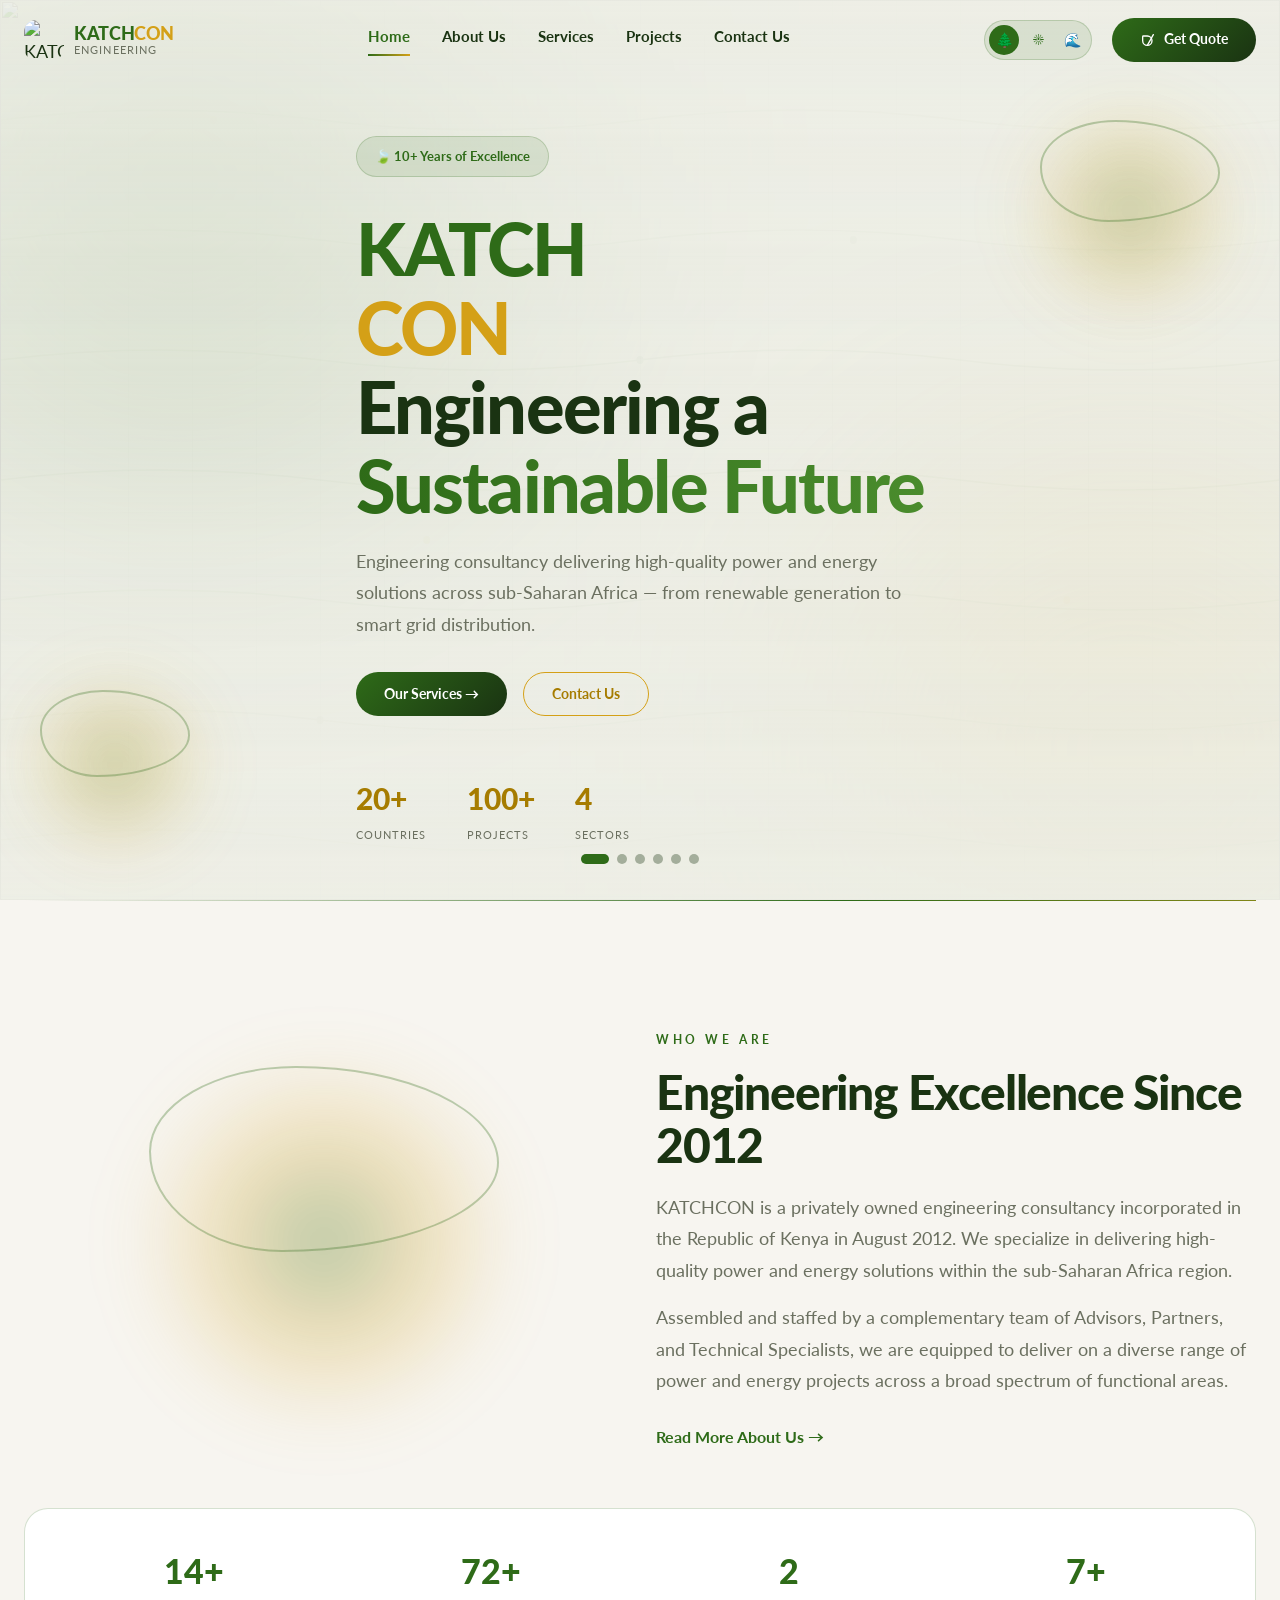
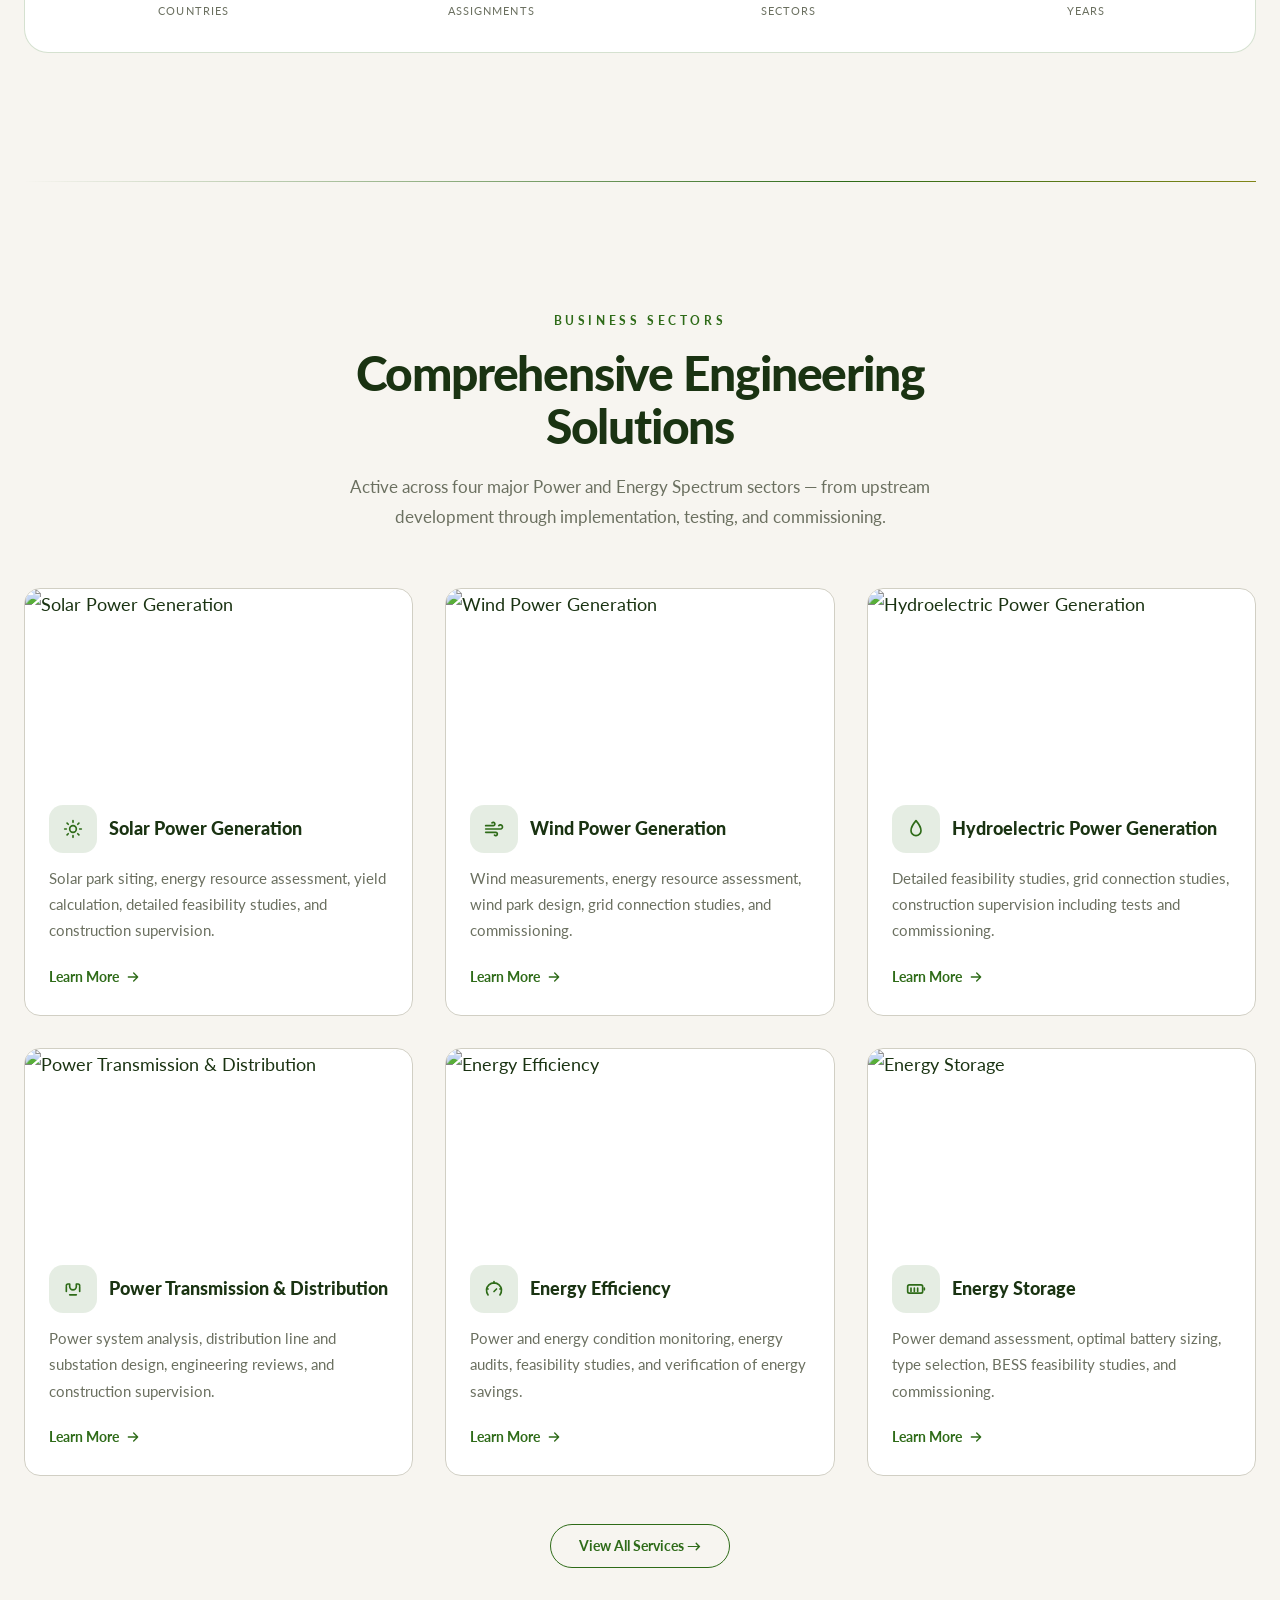
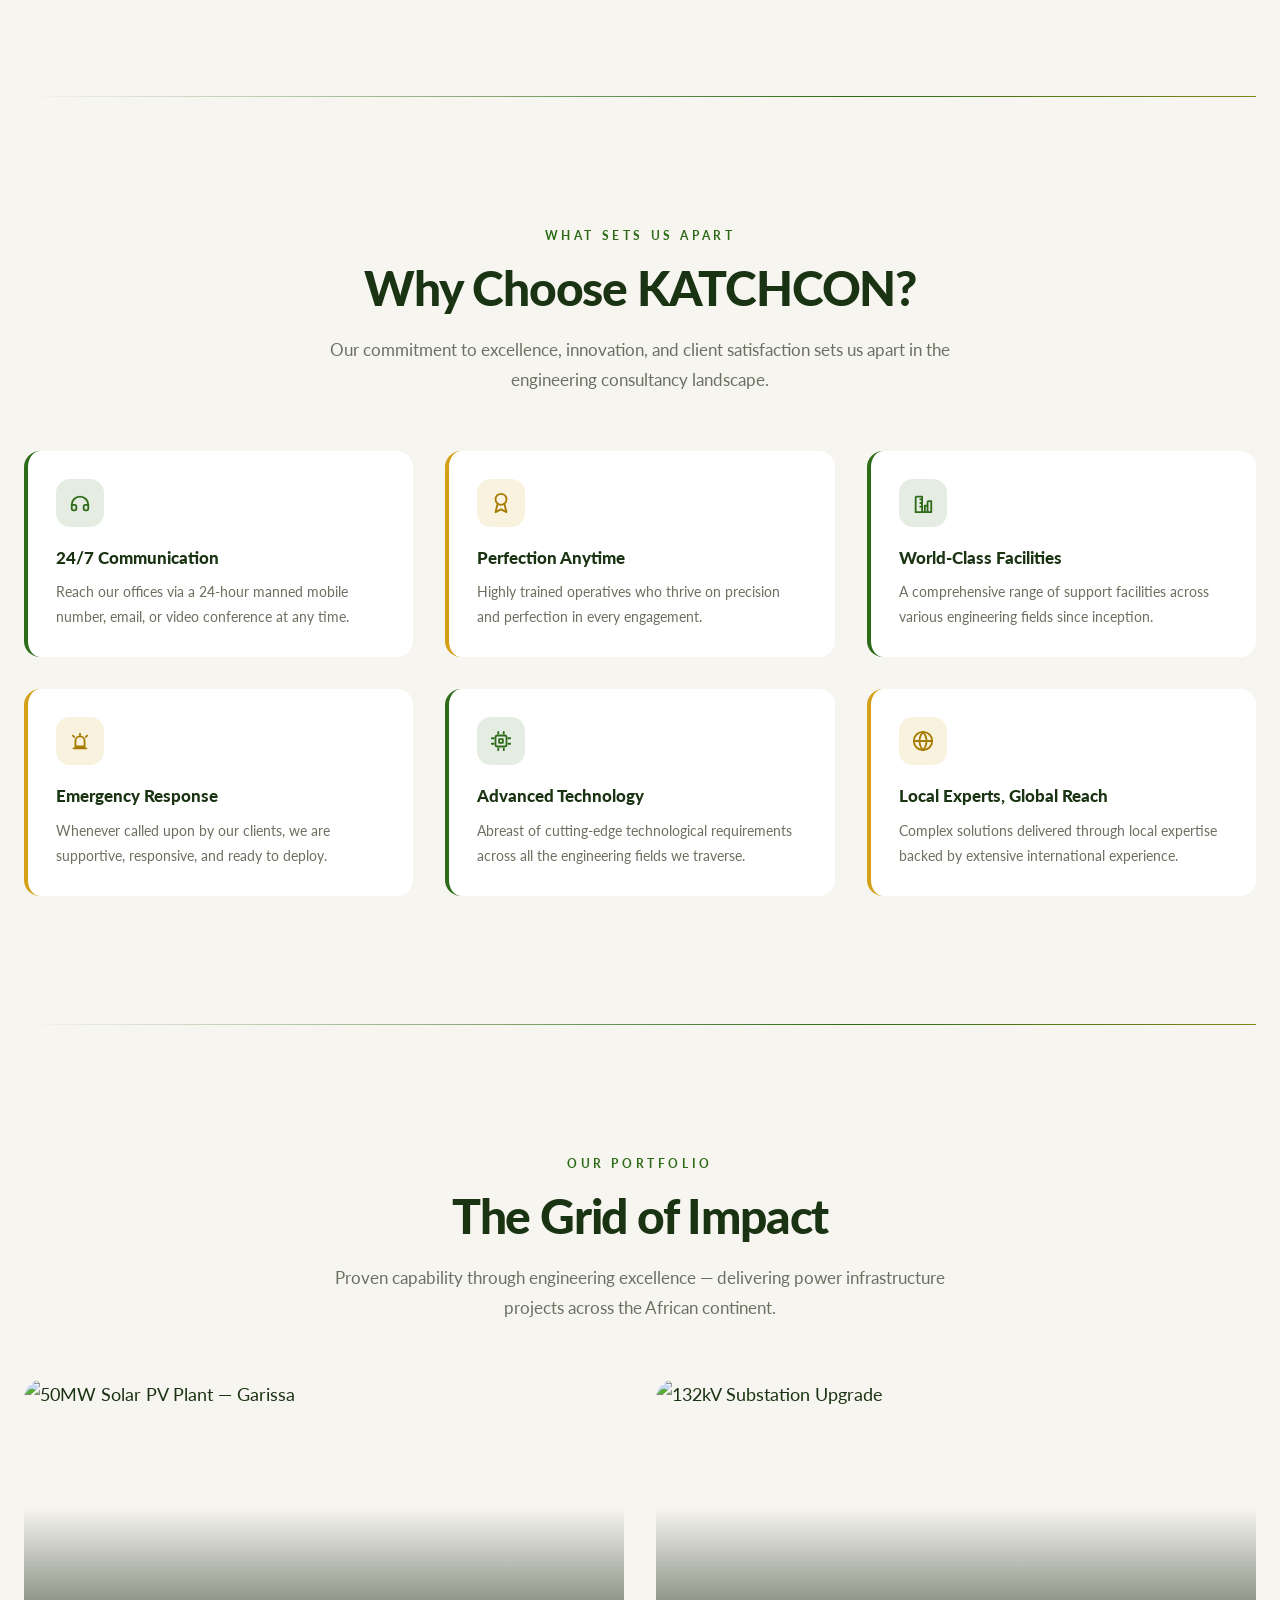
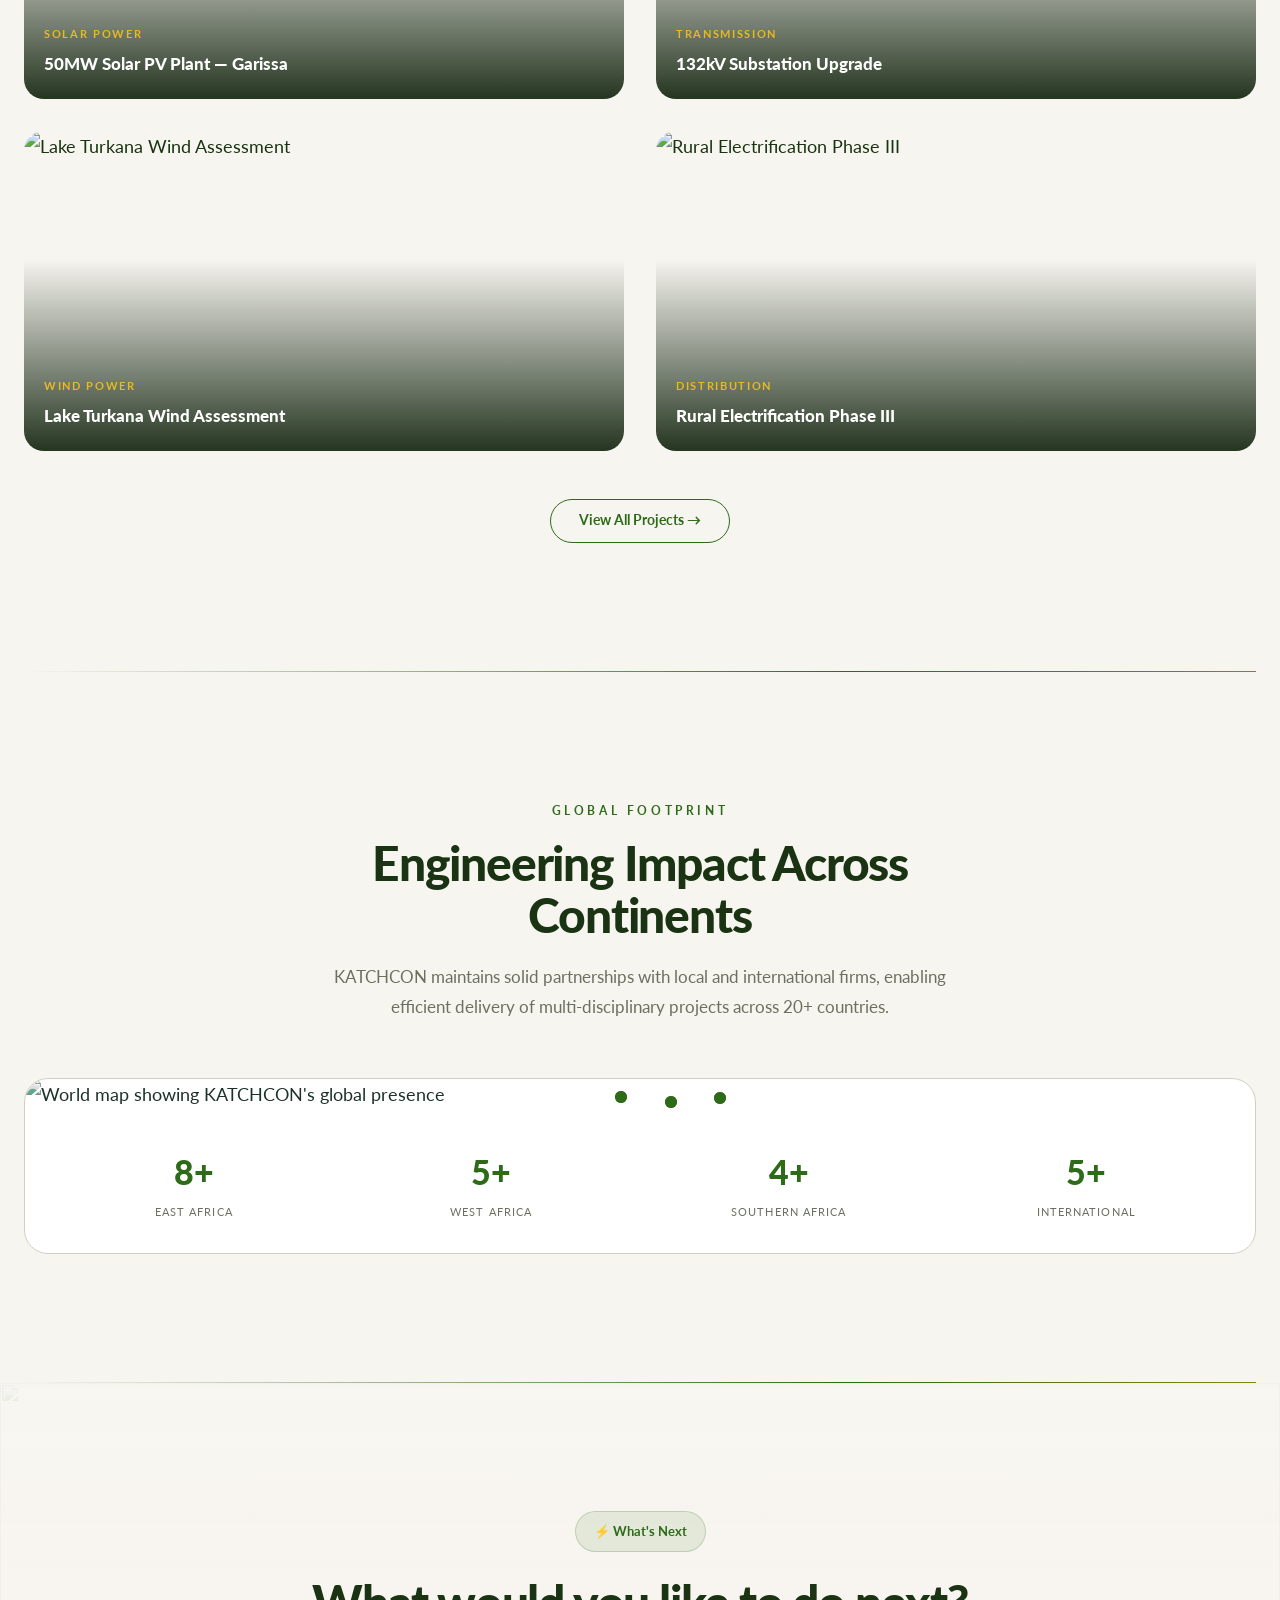
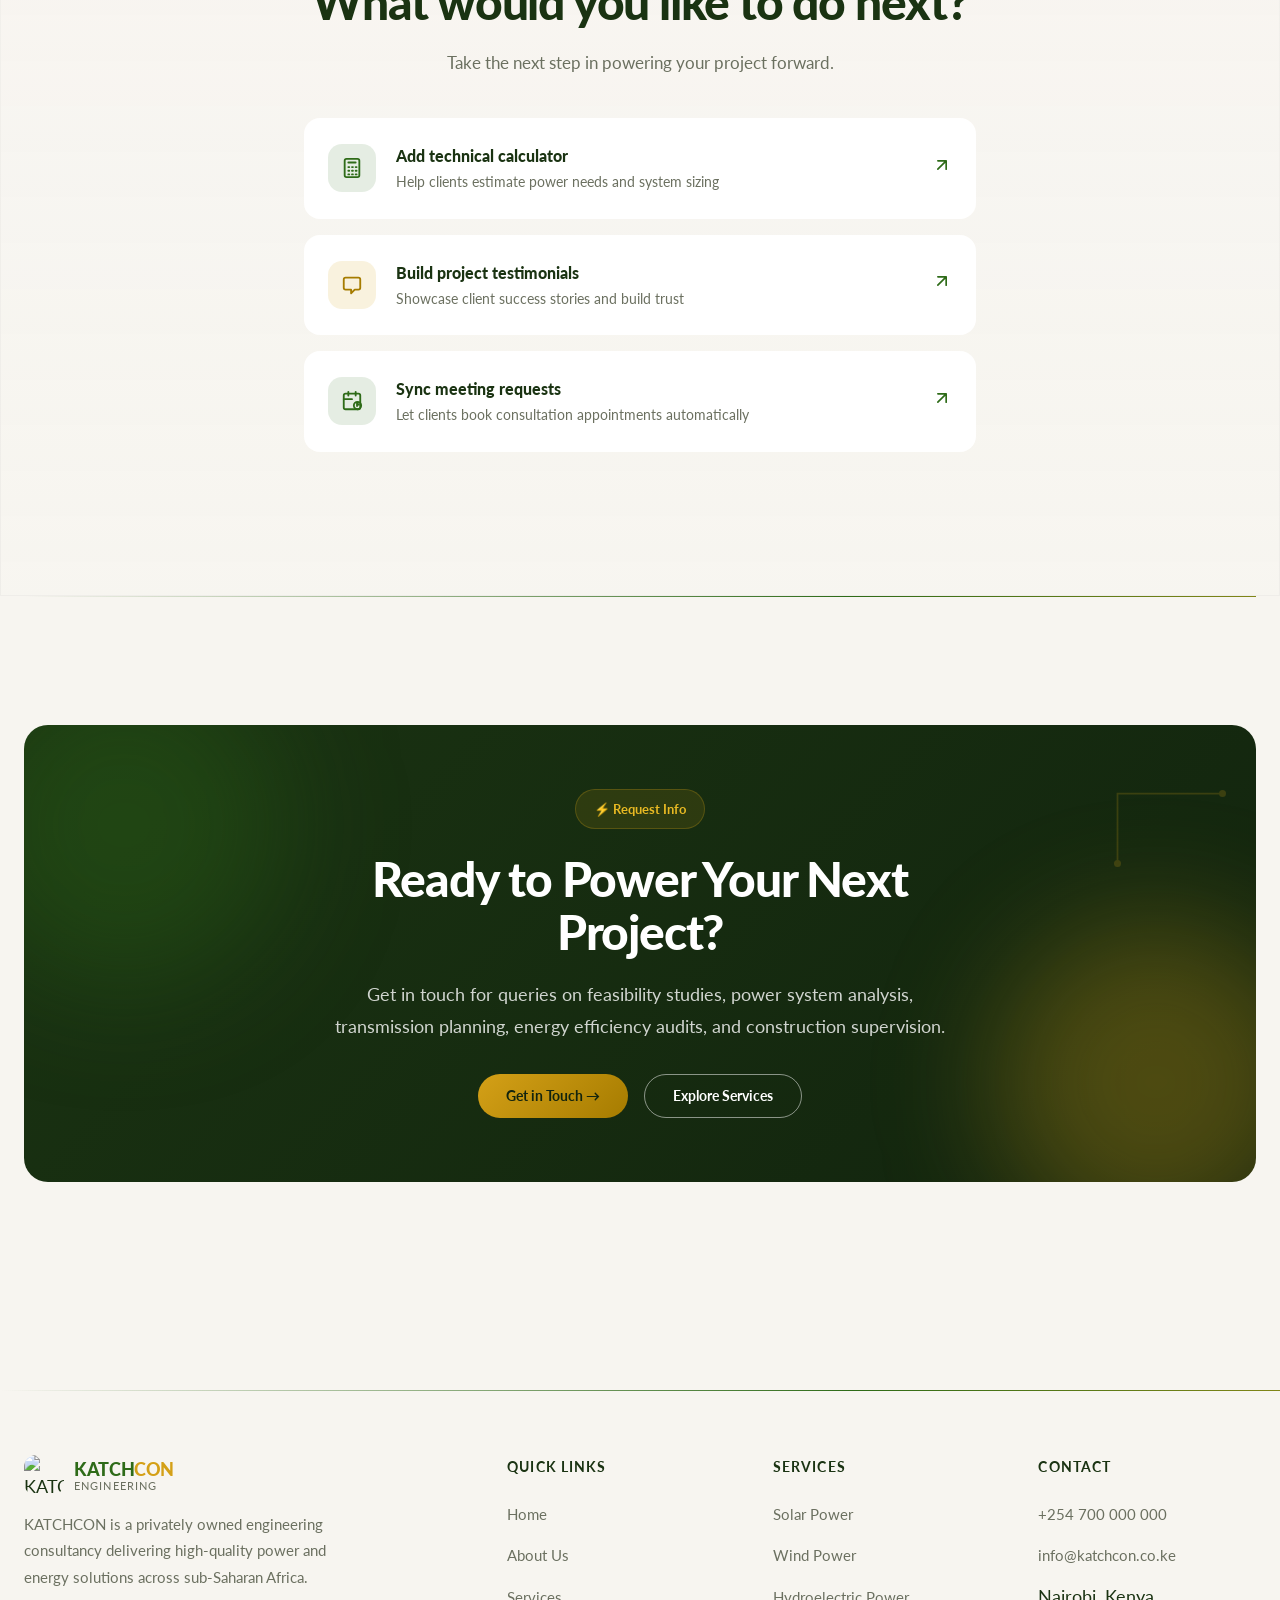
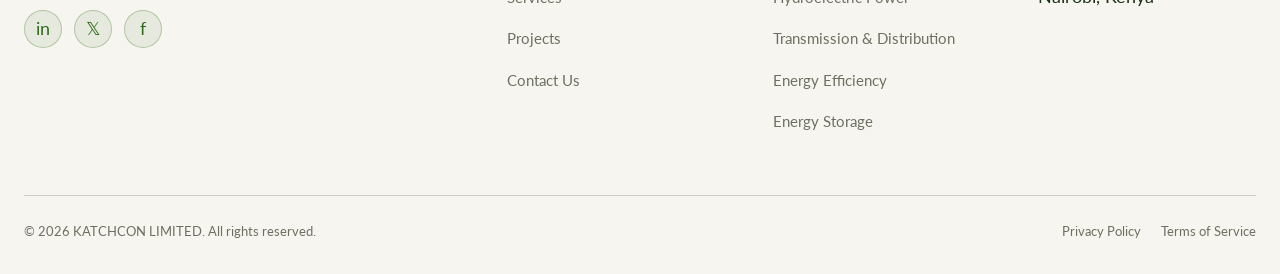
==== index.html @ cfc3e4c9 "Initial commit" ====
<!DOCTYPE html>
<html lang="en" data-theme="forest">
<head>
<meta charset="UTF-8">
<meta name="viewport" content="width=device-width, initial-scale=1.0">
<title>KATCHCON — Engineering a Sustainable Future</title>
<meta name="description" content="KATCHCON is a privately owned engineering consultancy delivering high-quality power and energy solutions across sub-Saharan Africa.">
<link rel="stylesheet" href="css/style.css">
</head>
<body>

<div id="page-backdrop" class="page-backdrop"></div>
<nav id="navbar" class="navbar"></nav>
<div id="mobile-menu" class="mobile-menu"></div>

<main>

  <!-- HERO -->
  <section class="hero" style="padding-bottom:0;">
    <div class="slideshow" data-slideshow data-interval="5000">
      <img src="https://media.base44.com/images/public/6a4498cb9123b20110361f7c/d4a37b3f8_generated_09668dba.png" alt="">
      <img src="https://media.base44.com/images/public/6a4498cb9123b20110361f7c/7ec83d310_generated_da5f3c57.png" alt="">
      <img src="https://media.base44.com/images/public/6a4498cb9123b20110361f7c/d70536437_generated_ffc3ef7c.png" alt="">
      <img src="https://media.base44.com/images/public/6a4498cb9123b20110361f7c/d83329bb3_generated_63a793bb.png" alt="">
      <img src="https://media.base44.com/images/public/6a4498cb9123b20110361f7c/970204ae5_generated_f0fd13a5.png" alt="">
      <img src="https://media.base44.com/images/public/6a452fc525159557dcc0066b/5bc7467ff_image.png" alt="">
    </div>
    <div class="hero-overlay-1"></div>
    <div class="hero-overlay-2"></div>
    <div class="slide-dots" data-slide-dots></div>

    <div class="hero-bubble bl bubble-wrap">
      <div class="bubble-glow"></div>
      <div class="bubble-morph">
        <video autoplay loop muted playsinline src="https://assets.mixkit.co/videos/51447/51447-720.mp4"></video>
      </div>
    </div>
    <div class="hero-bubble tr bubble-wrap">
      <div class="bubble-glow"></div>
      <div class="bubble-morph">
        <video autoplay loop muted playsinline src="https://assets.mixkit.co/active_storage/video_items/100174/1721166924/100174-video-720.mp4"></video>
      </div>
    </div>

    <div class="container">
      <div class="hero-content reveal is-visible">
        <span class="pill-badge">🍃 10+ Years of Excellence</span>
        <h1 class="h1-hero">
          <span><span class="text-teal">KATCH</span><span class="text-amber">CON</span></span>
          <span>Engineering a</span>
          <span class="text-gradient-teal">Sustainable Future</span>
        </h1>
        <p class="lead">Engineering consultancy delivering high-quality power and energy solutions across sub-Saharan Africa — from renewable generation to smart grid distribution.</p>
        <div class="hero-buttons">
          <a href="services.html" class="btn btn-primary">Our Services &rarr;</a>
          <a href="contact.html" class="btn btn-outline-amber">Contact Us</a>
        </div>
        <div class="hero-stats">
          <div class="stat-item" style="text-align:left;"><div class="stat-num">20+</div><div class="caption">Countries</div></div>
          <div class="stat-item" style="text-align:left;"><div class="stat-num">100+</div><div class="caption">Projects</div></div>
          <div class="stat-item" style="text-align:left;"><div class="stat-num">4</div><div class="caption">Sectors</div></div>
        </div>
      </div>
    </div>
  </section>
  <div class="container"><div class="spark-line"></div></div>

  <!-- ABOUT PREVIEW -->
  <section>
    <div class="container">
      <div class="grid grid-2" style="align-items:center;">
        <div class="bubble-wrap reveal" style="width:350px;height:350px;margin:0 auto;">
          <div class="bubble-glow"></div>
          <div class="bubble-morph">
            <video autoplay loop muted playsinline src="https://assets.mixkit.co/videos/2213/2213-720.mp4"></video>
          </div>
        </div>
        <div class="reveal">
          <span class="mono-label">Who We Are</span>
          <h2 class="h2-section">Engineering Excellence Since 2012</h2>
          <p style="margin-bottom:16px;color:var(--muted-foreground);">KATCHCON is a privately owned engineering consultancy incorporated in the Republic of Kenya in August 2012. We specialize in delivering high-quality power and energy solutions within the sub-Saharan Africa region.</p>
          <p style="margin-bottom:24px;color:var(--muted-foreground);">Assembled and staffed by a complementary team of Advisors, Partners, and Technical Specialists, we are equipped to deliver on a diverse range of power and energy projects across a broad spectrum of functional areas.</p>
          <a href="about.html" class="learn-more" style="font-size:16px;">Read More About Us &rarr;</a>
        </div>
      </div>

      <div class="stat-card reveal">
        <div class="grid grid-4" style="gap:24px;">
          <div class="stat-item"><div class="stat-num" data-counter="20" data-suffix="+">0+</div><div class="caption">Countries</div></div>
          <div class="stat-item"><div class="stat-num" data-counter="100" data-suffix="+">0+</div><div class="caption">Assignments</div></div>
          <div class="stat-item"><div class="stat-num" data-counter="4" data-suffix="">0</div><div class="caption">Sectors</div></div>
          <div class="stat-item"><div class="stat-num" data-counter="10" data-suffix="+">0+</div><div class="caption">Years</div></div>
        </div>
      </div>
    </div>
  </section>
  <div class="container"><div class="spark-line"></div></div>

  <!-- SERVICES PREVIEW -->
  <section>
    <div class="container">
      <div class="section-eyebrow-block reveal">
        <span class="mono-label">Business Sectors</span>
        <h2 class="h2-section">Comprehensive Engineering Solutions</h2>
        <p class="section-desc" style="margin:0 auto;">Active across four major Power and Energy Spectrum sectors — from upstream development through implementation, testing, and commissioning.</p>
      </div>
      <div class="grid grid-3" id="home-services-grid"></div>
      <div class="text-center" style="margin-top:48px;">
        <a href="services.html" class="btn btn-outline-teal">View All Services &rarr;</a>
      </div>
    </div>
  </section>
  <div class="container"><div class="spark-line"></div></div>

  <!-- WHY CHOOSE -->
  <section>
    <div class="container">
      <div class="section-eyebrow-block reveal">
        <span class="mono-label">What Sets Us Apart</span>
        <h2 class="h2-section">Why Choose KATCHCON?</h2>
        <p class="section-desc" style="margin:0 auto;">Our commitment to excellence, innovation, and client satisfaction sets us apart in the engineering consultancy landscape.</p>
      </div>
      <div class="grid grid-3">
        <div class="why-card reveal">
          <div class="icon-box"></div>
          <h3>24/7 Communication</h3>
          <p>Reach our offices via a 24-hour manned mobile number, email, or video conference at any time.</p>
        </div>
        <div class="why-card amber reveal">
          <div class="icon-box amber"></div>
          <h3>Perfection Anytime</h3>
          <p>Highly trained operatives who thrive on precision and perfection in every engagement.</p>
        </div>
        <div class="why-card reveal">
          <div class="icon-box"></div>
          <h3>World-Class Facilities</h3>
          <p>A comprehensive range of support facilities across various engineering fields since inception.</p>
        </div>
        <div class="why-card amber reveal">
          <div class="icon-box amber"></div>
          <h3>Emergency Response</h3>
          <p>Whenever called upon by our clients, we are supportive, responsive, and ready to deploy.</p>
        </div>
        <div class="why-card reveal">
          <div class="icon-box"></div>
          <h3>Advanced Technology</h3>
          <p>Abreast of cutting-edge technological requirements across all the engineering fields we traverse.</p>
        </div>
        <div class="why-card amber reveal">
          <div class="icon-box amber"></div>
          <h3>Local Experts, Global Reach</h3>
          <p>Complex solutions delivered through local expertise backed by extensive international experience.</p>
        </div>
      </div>
    </div>
  </section>
  <div class="container"><div class="spark-line"></div></div>

  <!-- PROJECTS PREVIEW -->
  <section>
    <div class="container">
      <div class="section-eyebrow-block reveal">
        <span class="mono-label">Our Portfolio</span>
        <h2 class="h2-section">The Grid of Impact</h2>
        <p class="section-desc" style="margin:0 auto;">Proven capability through engineering excellence — delivering power infrastructure projects across the African continent.</p>
      </div>
      <div class="grid grid-2" id="home-projects-grid"></div>
      <div class="text-center" style="margin-top:48px;">
        <a href="projects.html" class="btn btn-outline-teal">View All Projects &rarr;</a>
      </div>
    </div>
  </section>
  <div class="container"><div class="spark-line"></div></div>

  <!-- GLOBAL PRESENCE -->
  <section>
    <div class="container">
      <div class="section-eyebrow-block reveal">
        <span class="mono-label">Global Footprint</span>
        <h2 class="h2-section">Engineering Impact Across Continents</h2>
        <p class="section-desc" style="margin:0 auto;">KATCHCON maintains solid partnerships with local and international firms, enabling efficient delivery of multi-disciplinary projects across 20+ countries.</p>
      </div>
      <div class="map-card reveal">
        <div class="map-img-wrap">
          <img src="https://media.base44.com/images/public/user_69940e0c1c22747178fc9be6/b13801039_90c0b82c-6672-42cb-bd36-f2db80b11b0f.jpg" alt="World map showing KATCHCON's global presence">
          <div class="map-dot" style="top:42%;left:56%;"></div>
          <div class="map-dot" style="top:55%;left:52%;"></div>
          <div class="map-dot" style="top:38%;left:48%;"></div>
        </div>
        <div class="stat-strip">
          <div class="stat-item"><div class="stat-num">8+</div><div class="caption">East Africa</div></div>
          <div class="stat-item"><div class="stat-num">5+</div><div class="caption">West Africa</div></div>
          <div class="stat-item"><div class="stat-num">4+</div><div class="caption">Southern Africa</div></div>
          <div class="stat-item"><div class="stat-num">5+</div><div class="caption">International</div></div>
        </div>
      </div>
    </div>
  </section>
  <div class="container"><div class="spark-line"></div></div>

  <!-- WHAT'S NEXT -->
  <section class="whatsnext">
    <div class="slideshow" data-slideshow data-interval="4000">
      <img src="https://media.base44.com/images/public/6a4498cb9123b20110361f7c/a88240d4d_generated_image.png" alt="">
      <img src="https://media.base44.com/images/public/6a4498cb9123b20110361f7c/742d67929_generated_44b79995.png" alt="">
      <img src="https://media.base44.com/images/public/6a4498cb9123b20110361f7c/e5f0abab4_generated_138702e0.png" alt="">
      <img src="https://media.base44.com/images/public/6a4498cb9123b20110361f7c/970204ae5_generated_f0fd13a5.png" alt="">
      <img src="https://media.base44.com/images/public/6a4498cb9123b20110361f7c/d83329bb3_generated_63a793bb.png" alt="">
      <img src="https://media.base44.com/images/public/6a4498cb9123b20110361f7c/367742b2c_generated_582930e1.png" alt="">
      <img src="https://media.base44.com/images/public/6a4498cb9123b20110361f7c/d2e6eae6e_generated_d76d0dca.png" alt="">
    </div>
    <div class="overlay"></div>
    <div class="container center-col reveal">
      <span class="pill-badge">⚡ What's Next</span>
      <h2 class="h2-section">What would you like to do next?</h2>
      <p class="section-desc" style="margin:0 auto 40px;">Take the next step in powering your project forward.</p>
      <div style="text-align:left;">
        <a href="calculator.html" class="next-row">
          <div class="icon-box"></div>
          <div><h4>Add technical calculator</h4><p>Help clients estimate power needs and system sizing</p></div>
          <span class="arrow"></span>
        </a>
        <a href="projects.html" class="next-row">
          <div class="icon-box amber"></div>
          <div><h4>Build project testimonials</h4><p>Showcase client success stories and build trust</p></div>
          <span class="arrow"></span>
        </a>
        <a href="contact.html" class="next-row">
          <div class="icon-box"></div>
          <div><h4>Sync meeting requests</h4><p>Let clients book consultation appointments automatically</p></div>
          <span class="arrow"></span>
        </a>
      </div>
    </div>
  </section>
  <div class="container"><div class="spark-line"></div></div>

  <!-- CLOSING CTA -->
  <section>
    <div class="container">
      <div class="cta-dark reveal">
        <div class="glow-blob teal"></div>
        <div class="glow-blob amber"></div>
        <svg class="corner-circuit" viewBox="0 0 160 160" fill="none"><path d="M20 140 V60 H140" stroke="var(--amber)" stroke-width="2"/><circle cx="20" cy="140" r="4" fill="var(--amber)"/><circle cx="140" cy="60" r="4" fill="var(--amber)"/></svg>
        <div class="content">
          <span class="pill-badge amber">⚡ Request Info</span>
          <h2 class="h2-section">Ready to Power Your Next Project?</h2>
          <p>Get in touch for queries on feasibility studies, power system analysis, transmission planning, energy efficiency audits, and construction supervision.</p>
          <div class="buttons">
            <a href="contact.html" class="btn btn-amber">Get in Touch &rarr;</a>
            <a href="services.html" class="btn btn-outline-white">Explore Services</a>
          </div>
        </div>
      </div>
    </div>
  </section>

</main>

<footer id="footer"></footer>

<script src="js/icons.js"></script>
<script src="js/data.js"></script>
<script src="js/layout.js"></script>
<script src="js/theme.js"></script>
<script src="js/main.js"></script>
<script>
  window.ACTIVE_PAGE = "home";

  // populate why-choose icon boxes (in DOM order: teal,amber,teal,amber,teal,amber)
  document.addEventListener("DOMContentLoaded", () => {
    const whyIcons = ["headphones","award","building2","siren","cpu","globe"];
    document.querySelectorAll(".why-card .icon-box").forEach((el, i) => { el.innerHTML = icon(whyIcons[i], 22); });
    document.querySelectorAll(".next-row .icon-box")[0].innerHTML = icon("calculator", 22);
    document.querySelectorAll(".next-row .icon-box")[1].innerHTML = icon("quote", 22);
    document.querySelectorAll(".next-row .icon-box")[2].innerHTML = icon("calendarClock", 22);
    document.querySelectorAll(".next-row .arrow").forEach(el => el.innerHTML = icon("arrowUpRight", 20));

    // Services preview grid
    const grid = document.getElementById("home-services-grid");
    grid.innerHTML = SERVICES.map(s => `
      <div class="card service-card">
        <div class="service-card-img"><img src="${s.image}" alt="${s.title}"></div>
        <div class="service-card-body">
          <div class="title-row"><div class="icon-box">${icon(s.icon, 20)}</div><h3>${s.title}</h3></div>
          <p>${s.preview}</p>
          <a href="service-detail.html?slug=${s.slug}" class="learn-more">Learn More ${icon('arrowRight',16)}</a>
        </div>
      </div>`).join("");

    // Projects preview (first 4)
    const pgrid = document.getElementById("home-projects-grid");
    pgrid.innerHTML = PROJECTS.slice(0,4).map(p => `
      <div class="project-card energy-trace">
        <img src="${p.image}" alt="${p.title}">
        <div class="project-grad"><span class="cat">${p.category}</span><h3>${p.title}</h3></div>
        <div class="project-hover">
          <div class="stat"><div>${icon('zap',18)}</div><div class="num">${p.capacity}</div></div>
          <div class="divider"></div>
          <div class="stat"><div>${icon('mapPin',18)}</div><div class="num" style="font-size:14px;">${p.location} &middot; ${p.year}</div></div>
        </div>
      </div>`).join("");
  });
</script>
</body>
</html>
---- css/style.css ----
/* =========================================================
   KATCHCON — style.css
   ========================================================= */

@import url('https://fonts.googleapis.com/css2?family=Lato:wght@300;400;700;900&display=swap');

/* ---------- Color system / themes ---------- */
:root, [data-theme="forest"] {
  --background:#F7F5F0; --foreground:#1A3312; --surface:#FFFFFF; --obsidian:#12240E;
  --teal:#2E6B18; --teal-light:#4A8C2D; --teal-dark:#1A3312;
  --amber:#D4A017; --amber-light:#E8B923; --amber-dark:#A67C00;
  --muted:#E8E5DC; --muted-foreground:#6B7060; --border:#D1CFC4;
  --destructive:#E5484D; --radius:8px;
}
[data-theme="solar"] {
  --background:#FBF3E7; --foreground:#3B2410; --surface:#FFFFFF; --obsidian:#2B1708;
  --teal:#C1440E; --teal-light:#E0702F; --teal-dark:#7A2E0A;
  --amber:#E8A33D; --amber-light:#F4C267; --amber-dark:#B87A1E;
  --muted:#F0E2CC; --muted-foreground:#8A6B48; --border:#E3CBA5; --destructive:#E5484D;
}
[data-theme="ocean"] {
  --background:#F0F7F7; --foreground:#0B2E3A; --surface:#FFFFFF; --obsidian:#06212B;
  --teal:#0F6E8C; --teal-light:#2E93B0; --teal-dark:#083446;
  --amber:#2FBFA3; --amber-light:#5CD9BE; --amber-dark:#1F8F79;
  --muted:#DCEEF0; --muted-foreground:#547E87; --border:#BFE0E6; --destructive:#E5484D;
}

/* ---------- Reset ---------- */
* { box-sizing: border-box; margin: 0; padding: 0; }
html { scroll-behavior: smooth; }
body {
  font-family: 'Lato', 'Segoe UI', Arial, sans-serif;
  font-size: 18px;
  line-height: 1.75;
  -webkit-font-smoothing: antialiased;
  background: var(--background);
  color: var(--foreground);
  overflow-x: hidden;
  transition: background .4s ease, color .4s ease;
}
img { max-width: 100%; display: block; }
a { color: inherit; text-decoration: none; }
button, input, select, textarea { font-family: inherit; font-size: inherit; color: inherit; }
ul { list-style: none; }
h1,h2,h3,h4 { font-family: 'Lato', 'Segoe UI', Arial, sans-serif; }

/* Scrollbar */
::-webkit-scrollbar { width: 6px; height: 6px; }
::-webkit-scrollbar-track { background: var(--background); }
::-webkit-scrollbar-thumb { background: var(--teal); border-radius: 4px; }

/* ---------- Layout helpers ---------- */
.container { max-width: 1280px; margin: 0 auto; padding: 0 24px; }
.container-sm { max-width: 896px; margin: 0 auto; padding: 0 24px; }
main { position: relative; z-index: 1; }
section { padding: 96px 0; position: relative; }
@media (min-width: 1024px) { section { padding: 128px 0; } }
.section-tight { padding: 64px 0; }
.text-center { text-align: center; }
.grid { display: grid; gap: 32px; }
.grid-2 { grid-template-columns: 1fr; }
.grid-3 { grid-template-columns: 1fr; }
.grid-4 { grid-template-columns: repeat(2, 1fr); }
@media (min-width: 768px) { .grid-4 { grid-template-columns: repeat(4, 1fr); } }
@media (min-width: 1024px) {
  .grid-2 { grid-template-columns: 1fr 1fr; }
  .grid-3 { grid-template-columns: repeat(3, 1fr); }
}
.flex { display: flex; }
.flex-center { display: flex; align-items: center; }
.gap-3 { gap: 12px; } .gap-4 { gap: 16px; } .gap-6 { gap: 24px; }

/* ---------- Utility color classes ---------- */
.text-teal{color:var(--teal);} .text-amber{color:var(--amber);} .text-amber-dark{color:var(--amber-dark);}
.text-obsidian{color:var(--obsidian);} .text-muted-fg{color:var(--muted-foreground);} .text-white{color:#fff;}
.bg-cream{background:var(--background);} .bg-surface{background:var(--surface);} .bg-teal{background:var(--teal);}
.bg-teal-10{background:color-mix(in srgb, var(--teal) 10%, transparent);}
.bg-teal-20{background:color-mix(in srgb, var(--teal) 20%, transparent);}
.bg-amber-10{background:color-mix(in srgb, var(--amber) 10%, transparent);}
.bg-amber-20{background:color-mix(in srgb, var(--amber) 20%, transparent);}
.border-teal-10{border-color:color-mix(in srgb, var(--teal) 10%, transparent);}
.border-teal-20{border-color:color-mix(in srgb, var(--teal) 20%, transparent);}
.border-teal-30{border-color:color-mix(in srgb, var(--teal) 30%, transparent);}
.border-amber-20{border-color:color-mix(in srgb, var(--amber) 20%, transparent);}
.border-amber-40{border-color:color-mix(in srgb, var(--amber) 40%, transparent);}
.text-gradient-teal{background:linear-gradient(90deg,var(--teal),var(--teal-light));-webkit-background-clip:text;background-clip:text;color:transparent;}

/* ---------- Typography ---------- */
.mono-label{font-size:12px;letter-spacing:.3em;text-transform:uppercase;color:var(--teal);font-weight:700;margin-bottom:16px;display:block;}
.caption{font-size:11px;letter-spacing:.1em;text-transform:uppercase;color:var(--muted-foreground);}
.h1-hero{font-size:36px;font-weight:900;line-height:1.1;letter-spacing:-0.025em;}
.h2-section{font-size:30px;font-weight:900;line-height:1.1;letter-spacing:-0.025em;margin-bottom:20px;}
.section-desc{color:var(--muted-foreground);font-size:17px;max-width:640px;}
.section-head{max-width:720px;margin:0 auto 56px;}
@media(min-width:1024px){.h1-hero{font-size:72px;} .h2-section{font-size:48px;}}
p { color: var(--foreground); }

/* ---------- Buttons ---------- */
.btn{
  display:inline-flex;align-items:center;justify-content:center;gap:8px;
  min-height:44px;padding:0 28px;border-radius:9999px;font-weight:700;font-size:14px;
  border:none;cursor:pointer;transition:transform .25s ease, box-shadow .25s ease, opacity .25s ease;
  white-space:nowrap;
}
.btn:hover{ transform: translateY(-1px); }
.btn-primary{ background:linear-gradient(135deg,var(--teal),var(--teal-dark)); color:#fff; }
.btn-primary:hover{ box-shadow:0 8px 24px color-mix(in srgb, var(--teal) 45%, transparent); }
.btn-amber{ background:linear-gradient(135deg,var(--amber),var(--amber-dark)); color:var(--obsidian); }
.btn-amber:hover{ box-shadow:0 8px 24px color-mix(in srgb, var(--amber) 45%, transparent); }
.btn-outline-teal{ background:transparent; border:1.5px solid var(--teal); color:var(--teal); }
.btn-outline-teal:hover{ background:color-mix(in srgb, var(--teal) 10%, transparent); }
.btn-outline-amber{ background:transparent; border:1.5px solid var(--amber); color:var(--amber-dark); }
.btn-outline-amber:hover{ background:color-mix(in srgb, var(--amber) 10%, transparent); }
.btn-outline-white{ background:transparent; border:1.5px solid rgba(255,255,255,.5); color:#fff; }
.btn-outline-white:hover{ background:rgba(255,255,255,.1); }
.btn-block{ width:100%; }

.pill-badge{
  display:inline-flex;align-items:center;gap:8px;padding:8px 18px;border-radius:9999px;
  background:color-mix(in srgb, var(--teal) 10%, transparent);
  border:1px solid color-mix(in srgb, var(--teal) 20%, transparent);
  font-size:13px;font-weight:700;color:var(--teal);margin-bottom:24px;
}
.pill-badge.amber{ background:color-mix(in srgb, var(--amber) 12%, transparent); border-color:color-mix(in srgb, var(--amber) 25%, transparent); color:var(--amber-light); }

.field{
  width:100%;background:var(--muted);border:1px solid var(--border);border-radius:12px;
  padding:12px 16px;transition:box-shadow .2s ease, border-color .2s ease; color:var(--foreground);
}
.field:focus{ outline:none; border-color:var(--teal); box-shadow:0 0 0 3px color-mix(in srgb, var(--teal) 25%, transparent); }
label{ font-size:13px; font-weight:700; margin-bottom:6px; display:block; }

/* ---------- Animations ---------- */
.circuit-grid{
  background-image:
    linear-gradient(color-mix(in srgb, var(--teal) 4%, transparent) 1px, transparent 1px),
    linear-gradient(90deg, color-mix(in srgb, var(--teal) 4%, transparent) 1px, transparent 1px);
  background-size:64px 64px;
}
.spark-line{
  height:1px;width:100%;
  background:linear-gradient(90deg,transparent,var(--teal),var(--amber),transparent);
  background-size:200% 100%;animation:sparkFlow 3s linear infinite;
}
@keyframes sparkFlow{0%{background-position:-200% 0;}100%{background-position:200% 0;}}

.energy-trace{position:relative;}
.energy-trace::after{
  content:"";position:absolute;inset:-2px;border-radius:inherit;
  border:1px solid color-mix(in srgb, var(--amber) 40%, transparent);pointer-events:none;
  animation:energyTrace 3s ease-in-out infinite;
}
@keyframes energyTrace{
  0%,100%{border-color:color-mix(in srgb, var(--amber) 25%, transparent);box-shadow:0 0 0 rgba(0,0,0,0);}
  50%{border-color:color-mix(in srgb, var(--amber) 70%, transparent);box-shadow:0 0 24px color-mix(in srgb, var(--amber) 25%, transparent);}
}

.bubble-morph{
  border-radius:42% 58% 62% 38%/46% 52% 48% 54%;animation:bubbleMorph 8s ease-in-out infinite;
  overflow:hidden; position:relative; border:2px solid color-mix(in srgb, var(--teal) 30%, transparent);
}
@keyframes bubbleMorph{
  0%,100%{border-radius:42% 58% 62% 38%/46% 52% 48% 54%;}
  25%{border-radius:52% 48% 42% 58%/56% 38% 62% 44%;}
  50%{border-radius:38% 62% 52% 48%/44% 58% 42% 56%;}
  75%{border-radius:58% 42% 48% 52%/52% 44% 56% 48%;}
}
.bubble-wrap{ position:relative; }
.bubble-glow{
  position:absolute;inset:-18px;border-radius:50%;
  background:radial-gradient(circle, color-mix(in srgb, var(--teal) 35%, transparent), color-mix(in srgb, var(--amber) 25%, transparent), transparent 70%);
  filter:blur(32px);z-index:-1;
}
.bubble-morph img, .bubble-morph video{ width:100%; height:100%; object-fit:cover; }

.reveal{opacity:0;transform:translateY(30px);transition:opacity .7s cubic-bezier(.16,1,.3,1),transform .7s cubic-bezier(.16,1,.3,1);}
.reveal.is-visible{opacity:1;transform:translateY(0);}

.map-dot{position:absolute;width:12px;height:12px;border-radius:50%;background:var(--teal);}
.map-dot::after{content:"";position:absolute;inset:0;border-radius:50%;background:var(--teal);animation:pingDot 2s ease-out infinite;}
@keyframes pingDot{0%{transform:scale(1);opacity:.7;}100%{transform:scale(3);opacity:0;}}

@media(prefers-reduced-motion:reduce){
  *,*::before,*::after{animation:none!important;transition:none!important;}
  .reveal{opacity:1;transform:none;} html{scroll-behavior:auto;}
}

/* ---------- Page backdrop ---------- */
.page-backdrop{ position:fixed; inset:0; z-index:-1; overflow:hidden; pointer-events:none; }
.page-backdrop .circuit-grid{ position:absolute; inset:0; opacity:.6; }
.glow-blob{ position:absolute; border-radius:50%; filter:blur(140px); }
.glow-blob.teal{ width:600px;height:600px; top:-120px; left:-120px; background:color-mix(in srgb, var(--teal) 35%, transparent); }
.glow-blob.amber{ width:500px;height:500px; bottom:-100px; right:-100px; background:color-mix(in srgb, var(--amber) 30%, transparent); }
.page-backdrop svg{ position:absolute; inset:0; width:100%; height:100%; opacity:.06; }

/* ---------- Navbar ---------- */
nav.navbar{
  position:fixed; top:0; left:0; right:0; height:80px; z-index:50;
  display:flex; align-items:center; background:transparent; transition:background .3s ease, box-shadow .3s ease, border-color .3s ease;
  border-bottom:1px solid transparent;
}
nav.navbar.scrolled{
  background:color-mix(in srgb, var(--background) 95%, transparent);
  backdrop-filter:blur(16px); -webkit-backdrop-filter:blur(16px);
  border-bottom-color:color-mix(in srgb, var(--teal) 20%, transparent);
  box-shadow:0 4px 24px rgba(0,0,0,.05);
}
.navbar .container{ display:flex; align-items:center; justify-content:space-between; width:100%; }
.logo{ display:flex; align-items:center; gap:10px; }
.logo img{ width:40px; height:40px; border-radius:12px; object-fit:cover; }
.logo-text{ display:flex; flex-direction:column; line-height:1; }
.logo-text .name{ font-weight:900; font-size:18px; letter-spacing:-.02em; }
.logo-text .caption{ margin-top:2px; }
.nav-links{ display:none; align-items:center; gap:32px; }
.nav-links a{ position:relative; font-weight:700; font-size:15px; padding-bottom:6px; color:var(--foreground); transition:color .2s ease; }
.nav-links a:hover{ color:var(--teal); }
.nav-links a.active{ color:var(--teal); }
.nav-links a.active::after{
  content:""; position:absolute; left:0; right:0; bottom:0; height:2px;
  background:linear-gradient(90deg,var(--teal),var(--amber));
}
.nav-right{ display:none; align-items:center; gap:20px; }
@media (min-width:768px){ .nav-links{ display:flex; } .nav-right{ display:flex; } }

.theme-switch{
  display:flex; align-items:center; gap:4px; padding:4px; border-radius:9999px;
  background:color-mix(in srgb, var(--teal) 10%, transparent);
  border:1px solid color-mix(in srgb, var(--teal) 20%, transparent);
}
.theme-switch button{
  width:30px;height:30px;border-radius:50%;border:none;background:transparent;cursor:pointer;
  display:flex;align-items:center;justify-content:center;font-size:14px;color:var(--teal);
  transition:background .2s ease, color .2s ease;
}
.theme-switch button.active{ background:var(--teal); color:#fff; }

.hamburger{ display:flex; width:40px; height:40px; align-items:center; justify-content:center; background:none; border:none; cursor:pointer; }
@media (min-width:768px){ .hamburger{ display:none; } }
.hamburger span, .hamburger span::before, .hamburger span::after{
  content:""; display:block; width:22px; height:2px; background:var(--foreground); position:relative; transition:.25s ease;
}
.hamburger span::before{ position:absolute; top:-7px; }
.hamburger span::after{ position:absolute; top:7px; }
.hamburger.open span{ background:transparent; }
.hamburger.open span::before{ top:0; transform:rotate(45deg); }
.hamburger.open span::after{ top:0; transform:rotate(-45deg); }

.mobile-menu{
  position:fixed; top:80px; left:0; right:0; z-index:49; max-height:0; overflow:hidden;
  background:color-mix(in srgb, var(--background) 98%, transparent); backdrop-filter:blur(16px);
  border-bottom:1px solid color-mix(in srgb, var(--teal) 20%, transparent);
  transition:max-height .35s ease;
}
.mobile-menu.open{ max-height:480px; }
.mobile-menu .container{ padding:20px 24px 28px; display:flex; flex-direction:column; gap:18px; }
.mobile-menu a{ font-weight:700; font-size:16px; }
.mobile-menu a.active{ color:var(--teal); }
@media (min-width:768px){ .mobile-menu{ display:none; } }

/* ---------- Footer ---------- */
footer{ padding-top:0; margin-top:80px; }
footer .container{ padding-top:64px; padding-bottom:32px; }
.footer-grid{ display:grid; gap:40px; grid-template-columns:1fr; }
@media (min-width:768px){ .footer-grid{ grid-template-columns:2fr 1fr 1fr 1fr; gap:48px; } }
.footer-grid h4{ font-size:14px; text-transform:uppercase; letter-spacing:.08em; margin-bottom:18px; color:var(--foreground); }
.footer-grid ul li{ margin-bottom:10px; }
.footer-grid ul li a{ color:var(--muted-foreground); font-size:15px; transition:color .2s ease; }
.footer-grid ul li a:hover{ color:var(--teal); }
.footer-about p{ color:var(--muted-foreground); font-size:15px; margin:16px 0 20px; max-width:320px; }
.social-icons{ display:flex; gap:12px; }
.social-icons a{
  width:38px;height:38px;border-radius:50%; display:flex; align-items:center; justify-content:center;
  border:1px solid color-mix(in srgb, var(--teal) 30%, transparent); color:var(--teal);
  background:color-mix(in srgb, var(--teal) 8%, transparent); transition:background .2s ease, color .2s ease;
}
.social-icons a:hover{ background:var(--teal); color:#fff; }
.footer-bottom{
  border-top:1px solid var(--border); margin-top:48px; padding-top:24px;
  display:flex; flex-direction:column; gap:12px; font-size:13px; color:var(--muted-foreground);
}
@media (min-width:640px){ .footer-bottom{ flex-direction:row; justify-content:space-between; } }
.footer-bottom .legal-links{ display:flex; gap:20px; }
.footer-bottom a:hover{ color:var(--teal); }

/* ---------- Icon circle helper ---------- */
.icon-box{
  width:48px;height:48px;border-radius:14px;display:flex;align-items:center;justify-content:center;
  background:color-mix(in srgb, var(--teal) 12%, transparent); color:var(--teal); flex-shrink:0;
}
.icon-box.amber{ background:color-mix(in srgb, var(--amber) 14%, transparent); color:var(--amber-dark); }
.icon-circle{
  width:44px;height:44px;border-radius:50%;display:flex;align-items:center;justify-content:center;
  background:color-mix(in srgb, var(--teal) 12%, transparent); color:var(--teal); flex-shrink:0;
}

/* ---------- Hero (crossfade slideshow) ---------- */
.hero{
  position:relative; min-height:100vh; padding-top:80px; display:flex; align-items:center; overflow:hidden;
}
.slideshow{ position:absolute; inset:0; z-index:0; }
.slideshow img{ position:absolute; inset:0; width:100%; height:100%; object-fit:cover; opacity:0; transition:opacity 2s ease; }
.slideshow img.active{ opacity:1; }
.hero-overlay-1{
  position:absolute; inset:0; z-index:1;
  background:linear-gradient(to bottom, color-mix(in srgb, var(--background) 90%, transparent), color-mix(in srgb, var(--background) 60%, transparent), color-mix(in srgb, var(--background) 92%, transparent));
}
.hero-overlay-2{ position:absolute; inset:0; z-index:1; background:color-mix(in srgb, var(--teal) 5%, transparent); }
.slide-dots{ position:absolute; bottom:36px; left:50%; transform:translateX(-50%); z-index:3; display:flex; gap:8px; }
.slide-dots button{ height:10px; width:10px; border-radius:9999px; background:color-mix(in srgb, var(--foreground) 35%, transparent); border:none; cursor:pointer; transition:all .3s ease; padding:0; }
.slide-dots button.active{ width:28px; background:var(--teal); }
.hero-content{ position:relative; z-index:2; max-width:768px; }
.hero-content .h1-hero{ margin:8px 0 20px; }
.hero-content .h1-hero span{ display:block; }
.hero-content p.lead{ font-size:18px; color:var(--muted-foreground); max-width:560px; margin-bottom:32px; }
.hero-buttons{ display:flex; flex-wrap:wrap; gap:16px; margin-bottom:56px; }
.hero-stats{ display:flex; gap:40px; flex-wrap:wrap; }
.hero-stats .stat-num{ font-size:30px; font-weight:900; color:var(--amber-dark); }
.hero-bubble{ position:absolute; z-index:2; display:none; }
@media (min-width:1024px){ .hero-bubble{ display:block; } }
.hero-bubble.bl{ bottom:60px; left:40px; width:150px; height:150px; }
.hero-bubble.tr{ top:120px; right:60px; width:180px; height:180px; }

/* ---------- Section header ---------- */
.section-eyebrow-block{ text-align:center; max-width:720px; margin:0 auto 56px; }

/* ---------- Stat bar card ---------- */
.stat-card{
  background:var(--surface); border:1px solid color-mix(in srgb, var(--teal) 20%, transparent);
  border-radius:24px; padding:32px; margin-top:56px;
}
.stat-card .stat-num, .stat-strip .stat-num{ font-size:34px; font-weight:900; color:var(--teal); }
.stat-item{ text-align:center; }

/* ---------- Service / capability cards ---------- */
.card{ background:var(--surface); border-radius:16px; overflow:hidden; border:1px solid var(--border); transition:transform .3s ease, box-shadow .3s ease; }
.card:hover{ transform:translateY(-4px); box-shadow:0 16px 40px rgba(0,0,0,.08); }
.service-card-img{ height:192px; overflow:hidden; }
.service-card-img img{ width:100%; height:100%; object-fit:cover; transition:transform .5s ease; }
.card:hover .service-card-img img{ transform:scale(1.1); }
.service-card-body{ padding:24px; }
.service-card-body .title-row{ display:flex; align-items:center; gap:12px; margin-bottom:12px; }
.service-card-body h3{ font-size:18px; font-weight:900; }
.service-card-body p{ color:var(--muted-foreground); font-size:15px; margin-bottom:16px; }
.learn-more{ display:inline-flex; align-items:center; gap:6px; color:var(--teal); font-weight:700; font-size:14px; }
.learn-more svg{ transition:transform .2s ease; }
.card:hover .learn-more svg{ transform:translateX(4px); }

/* ---------- Why choose cards ---------- */
.why-card{ background:var(--surface); border-radius:16px; padding:28px; border-left:4px solid var(--teal); }
.why-card.amber{ border-left-color:var(--amber); }
.why-card h3{ font-size:17px; font-weight:900; margin:16px 0 8px; }
.why-card p{ color:var(--muted-foreground); font-size:14px; }

/* ---------- Global presence ---------- */
.map-card{ background:var(--surface); border:1px solid var(--border); border-radius:24px; overflow:hidden; }
.map-img-wrap{ position:relative; max-height:480px; overflow:hidden; }
.map-img-wrap img{ width:100%; height:100%; object-fit:cover; filter:saturate(.6) sepia(.2) hue-rotate(60deg); }
.stat-strip{ display:grid; grid-template-columns:repeat(2,1fr); gap:24px; padding:32px; }
@media(min-width:768px){ .stat-strip{ grid-template-columns:repeat(4,1fr); } }

/* ---------- What's Next panel ---------- */
.whatsnext{ position:relative; overflow:hidden; }
.whatsnext .slideshow img{ transition:opacity 2s ease; }
.whatsnext .overlay{ position:absolute; inset:0; background:linear-gradient(to bottom, color-mix(in srgb, var(--background) 92%, transparent), color-mix(in srgb, var(--background) 85%, transparent)); z-index:1; }
.whatsnext .container{ position:relative; z-index:2; }
.next-row{
  display:flex; align-items:center; gap:20px; background:var(--surface); border-radius:16px; padding:24px;
  margin-bottom:16px; transition:transform .25s ease, box-shadow .25s ease;
}
.next-row:hover{ transform:translateY(-2px); box-shadow:0 12px 30px rgba(0,0,0,.08); }
.next-row .arrow{ margin-left:auto; transition:transform .25s ease; color:var(--teal); }
.next-row:hover .arrow{ transform:translate(4px,-4px); }
.next-row h4{ font-size:16px; font-weight:900; }
.next-row p{ font-size:14px; color:var(--muted-foreground); }

/* ---------- Closing CTA ---------- */
.cta-dark{
  position:relative; overflow:hidden; border-radius:24px;
  background:linear-gradient(135deg, var(--teal-dark), var(--obsidian));
  padding:64px 32px; text-align:center;
}
.cta-dark .glow-blob.teal{ width:320px;height:320px; top:-60px; left:-60px; filter:blur(60px); }
.cta-dark .glow-blob.amber{ width:320px;height:320px; bottom:-60px; right:-60px; filter:blur(60px); }
.cta-dark .content{ position:relative; z-index:2; max-width:640px; margin:0 auto; }
.cta-dark h2{ color:#fff; }
.cta-dark p{ color:rgba(255,255,255,.8); margin-bottom:32px; }
.cta-dark .buttons{ display:flex; flex-wrap:wrap; gap:16px; justify-content:center; }
.corner-circuit{ position:absolute; top:16px; right:16px; width:140px; height:140px; opacity:.2; z-index:1; }

/* ---------- About page ---------- */
.mission-card{ background:var(--surface); border-radius:20px; padding:32px; border-top:6px solid var(--teal); }
.mission-card.amber{ border-top-color:var(--amber); }
.mission-card h3{ font-size:22px; font-weight:900; margin:16px 0 12px; }
.mission-card p{ color:var(--muted-foreground); }

.value-card{ background:var(--surface); border-radius:16px; padding:28px; text-align:left; }
.value-card h3{ font-size:17px; font-weight:900; margin:16px 0 8px; }
.value-card p{ color:var(--muted-foreground); font-size:14px; }

/* ---------- Services page rows ---------- */
.service-row{ display:grid; grid-template-columns:1fr; gap:40px; align-items:center; margin-bottom:80px; }
@media(min-width:1024px){ .service-row{ grid-template-columns:1fr 1fr; } }
.service-row .img-col img{ width:100%; height:320px; object-fit:cover; border-radius:24px; }
.service-row.reverse .img-col{ order:2; }
.service-row .big-num{ font-size:60px; font-weight:900; color:color-mix(in srgb, var(--teal) 10%, transparent); line-height:1; }
.service-row .title-row{ display:flex; align-items:center; gap:16px; margin:8px 0 16px; }
.service-row h2{ font-size:24px; font-weight:900; }
.service-row p.desc{ color:var(--muted-foreground); margin-bottom:20px; }
.cap-grid{ display:grid; grid-template-columns:1fr; gap:10px; margin-bottom:24px; }
@media(min-width:480px){ .cap-grid{ grid-template-columns:1fr 1fr; } }
.cap-grid li{ display:flex; align-items:center; gap:8px; font-size:14px; color:var(--foreground); }
.cap-dot{ width:6px;height:6px;border-radius:50%;background:var(--amber); flex-shrink:0; }

/* ---------- Service detail ---------- */
.back-link{ display:inline-flex; align-items:center; gap:8px; font-weight:700; color:var(--teal); margin-bottom:32px; }
.detail-hero{ display:grid; grid-template-columns:1fr; gap:40px; align-items:center; }
@media(min-width:1024px){ .detail-hero{ grid-template-columns:1fr 1fr; } }
.detail-num{ font-size:72px; font-weight:900; color:color-mix(in srgb, var(--teal) 10%, transparent); line-height:1; }
.checklist li{ display:flex; gap:12px; align-items:flex-start; margin-bottom:16px; }
.check-badge{ width:24px;height:24px; border-radius:50%; background:color-mix(in srgb, var(--amber) 25%, transparent); color:var(--amber-dark); display:flex; align-items:center; justify-content:center; flex-shrink:0; margin-top:2px; }
.cap-card{ background:var(--surface); border-radius:20px; padding:28px; border:1px solid var(--border); }
.cap-num-list li{ display:flex; align-items:center; gap:14px; padding:10px 0; border-bottom:1px solid var(--border); font-size:15px; }
.cap-num-list li:last-child{ border-bottom:none; }
.cap-num-list .idx{ color:var(--teal); font-weight:900; font-size:13px; }
.prevnext{ display:flex; justify-content:space-between; gap:20px; margin-top:56px; flex-wrap:wrap; }
.prevnext a{ flex:1; min-width:200px; padding:20px; background:var(--surface); border:1px solid var(--border); border-radius:16px; }
.prevnext .pn-cap{ display:block; margin-bottom:6px; }
.prevnext.next-link{ text-align:right; }
.prevnext a:hover{ border-color:var(--teal); }

/* ---------- Projects page ---------- */
.filter-bar{ display:flex; flex-wrap:wrap; gap:10px; justify-content:center; }
.filter-pill{
  padding:8px 18px; border-radius:9999px; font-size:13px; font-weight:700; cursor:pointer;
  border:1px solid var(--border); background:transparent; color:var(--muted-foreground); transition:all .2s ease;
}
.filter-pill.active{ background:var(--teal); border-color:var(--teal); color:#fff; }
.project-grid{ display:grid; grid-template-columns:1fr; gap:28px; }
@media(min-width:640px){ .project-grid{ grid-template-columns:1fr 1fr; } }
@media(min-width:1024px){ .project-grid{ grid-template-columns:repeat(3,1fr); } }
.project-card{ position:relative; border-radius:20px; overflow:hidden; height:320px; }
.project-card img{ width:100%; height:100%; object-fit:cover; transition:transform .5s ease, filter .5s ease; }
.project-card:hover img{ transform:scale(1.05); filter:grayscale(1); }
.project-grad{
  position:absolute; inset:0; display:flex; flex-direction:column; justify-content:flex-end; padding:20px;
  background:linear-gradient(to top, color-mix(in srgb, var(--obsidian) 92%, transparent), transparent 60%);
}
.project-grad .cat{ color:var(--amber-light); font-size:11px; letter-spacing:.15em; text-transform:uppercase; font-weight:700; margin-bottom:6px; }
.project-grad h3{ color:#fff; font-size:17px; font-weight:900; }
.project-hover{
  position:absolute; inset:0; background:color-mix(in srgb, var(--obsidian) 86%, transparent);
  display:flex; align-items:center; justify-content:center; gap:24px; opacity:0; transition:opacity .3s ease;
}
.project-card:hover .project-hover{ opacity:1; }
.project-hover .stat{ text-align:center; color:#fff; }
.project-hover .stat .num{ font-size:22px; font-weight:900; }
.project-hover .divider{ width:1px; height:48px; background:rgba(255,255,255,.3); }

/* ---------- Contact page ---------- */
.contact-row{ display:flex; align-items:center; gap:16px; margin-bottom:20px; }
.contact-row .label-txt{ font-weight:700; }
.form-card{ position:relative; background:var(--surface); border-radius:24px; padding:36px; border:1px solid var(--border); overflow:hidden; }
.form-card svg.corner{ position:absolute; top:16px; right:16px; width:120px; height:120px; opacity:.1; }
.form-grid{ display:grid; grid-template-columns:1fr; gap:20px; margin-bottom:20px; }
@media(min-width:640px){ .form-grid{ grid-template-columns:1fr 1fr; } }
.form-field{ display:flex; flex-direction:column; }
.submit-row{ display:flex; align-items:center; gap:16px; margin-top:8px; }
.submit-line{ flex:1; height:1px; background:linear-gradient(90deg, transparent, var(--amber)); }
.submit-line.right{ background:linear-gradient(90deg, var(--amber), transparent); }
.submit-btn{
  width:56px;height:56px;border-radius:50%; border:none; cursor:pointer; flex-shrink:0;
  display:flex; align-items:center; justify-content:center; background:var(--muted); color:var(--muted-foreground);
  transition:background .3s ease, color .3s ease;
}
.submit-btn.ready{ background:linear-gradient(135deg,var(--teal),var(--teal-dark)); color:#fff; cursor:pointer; }
.helper-text{ text-align:center; font-size:13px; margin-top:14px; color:var(--muted-foreground); }
.helper-text.ready{ color:var(--teal); font-weight:700; }
.spinner{ width:18px;height:18px;border-radius:50%;border:2px solid rgba(255,255,255,.4);border-top-color:#fff;animation:spin .7s linear infinite; }
@keyframes spin{ to{ transform:rotate(360deg); } }
.success-state{ text-align:center; padding:40px 0; }
.success-badge{ width:64px;height:64px;border-radius:50%; background:color-mix(in srgb, var(--teal) 15%, transparent); color:var(--teal); display:flex; align-items:center; justify-content:center; margin:0 auto 20px; }
.toast{
  position:fixed; bottom:24px; right:24px; z-index:60; background:var(--obsidian); color:#fff; border-radius:14px;
  padding:16px 20px; display:flex; align-items:center; gap:14px; transform:translateY(200%); opacity:0;
  transition:transform .4s ease, opacity .4s ease; max-width:320px;
}
.toast.show{ transform:translateY(0); opacity:1; }
.toast .icon{ color:var(--amber-light); flex-shrink:0; }
.toast .msg small{ display:block; color:rgba(255,255,255,.6); font-weight:400; font-size:12px; margin-top:2px; }

/* ---------- Calculator page ---------- */
.calc-grid{ display:grid; grid-template-columns:1fr; gap:32px; align-items:start; }
@media(min-width:1024px){ .calc-grid{ grid-template-columns:2fr 1fr; } }
.calc-card{ background:var(--surface); border:1px solid var(--border); border-radius:20px; padding:28px; margin-bottom:24px; }
.calc-card h2{ font-size:20px; font-weight:900; }
.calc-header-row{ display:flex; align-items:center; justify-content:space-between; margin-bottom:20px; }
.load-table{ width:100%; border-collapse:collapse; }
.load-table th{ text-align:left; font-size:12px; text-transform:uppercase; letter-spacing:.05em; color:var(--muted-foreground); padding:8px 6px; display:none; }
@media(min-width:768px){ .load-table th{ display:table-cell; } }
.load-table td{ padding:8px 6px; vertical-align:middle; }
.load-table input{ width:100%; }
.load-table .total-cell{ font-weight:900; color:var(--teal); white-space:nowrap; }
.load-table .del-btn{ background:none; border:none; cursor:pointer; color:var(--destructive); padding:6px; }
.preset-row{ display:flex; flex-wrap:wrap; gap:8px; margin-top:20px; }
.preset-pill{
  font-size:12px; padding:6px 14px; border-radius:9999px; border:1px solid var(--border); background:var(--muted);
  cursor:pointer; color:var(--foreground); transition:all .2s ease;
}
.preset-pill:hover{ border-color:var(--teal); color:var(--teal); }
.voltage-toggle{ display:flex; gap:10px; margin:10px 0 24px; }
.voltage-toggle button{
  flex:1; padding:10px; border-radius:12px; border:1px solid var(--border); background:var(--muted);
  font-weight:700; cursor:pointer; color:var(--foreground); transition:all .2s ease;
}
.voltage-toggle button.active{ background:var(--teal); border-color:var(--teal); color:#fff; }
input[type=range]{ width:100%; accent-color:var(--teal); }
.results-panel{
  position:sticky; top:100px; background:linear-gradient(160deg,var(--surface), color-mix(in srgb, var(--teal) 4%, transparent));
  border:1px solid color-mix(in srgb, var(--teal) 20%, transparent); border-radius:20px; padding:28px;
}
.result-row{ display:flex; align-items:center; gap:14px; padding:16px 0; border-bottom:1px solid var(--border); }
.result-row:last-of-type{ border-bottom:none; }
.result-row .r-label{ font-size:13px; color:var(--muted-foreground); }
.result-row .r-num{ font-size:22px; font-weight:900; color:var(--teal); }
.result-row .r-sub{ font-size:12px; color:var(--muted-foreground); }
.calc-footnote{ text-align:center; font-size:13px; color:var(--muted-foreground); margin-top:16px; }

/* ---------- Misc ---------- */
.divider-wrap{ padding: 0; }
.center-col{ max-width:720px; margin:0 auto; text-align:center; }
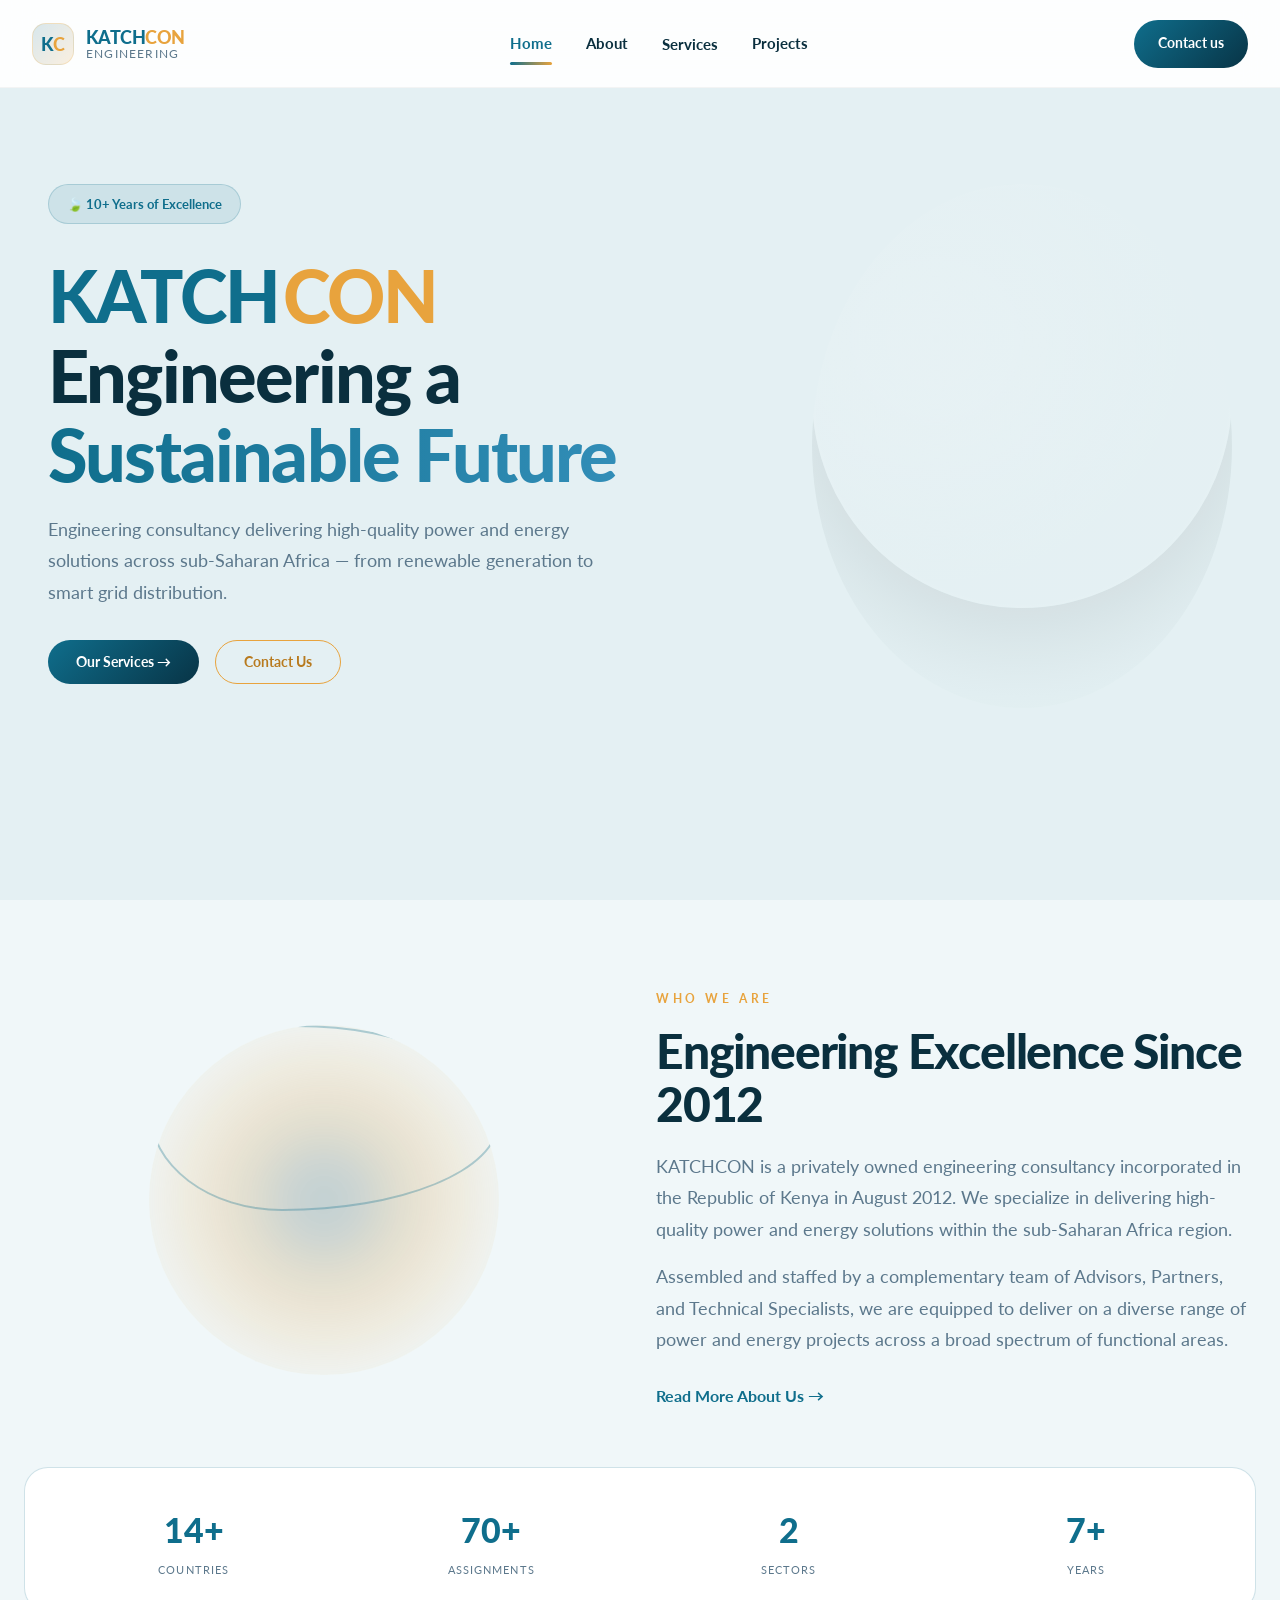
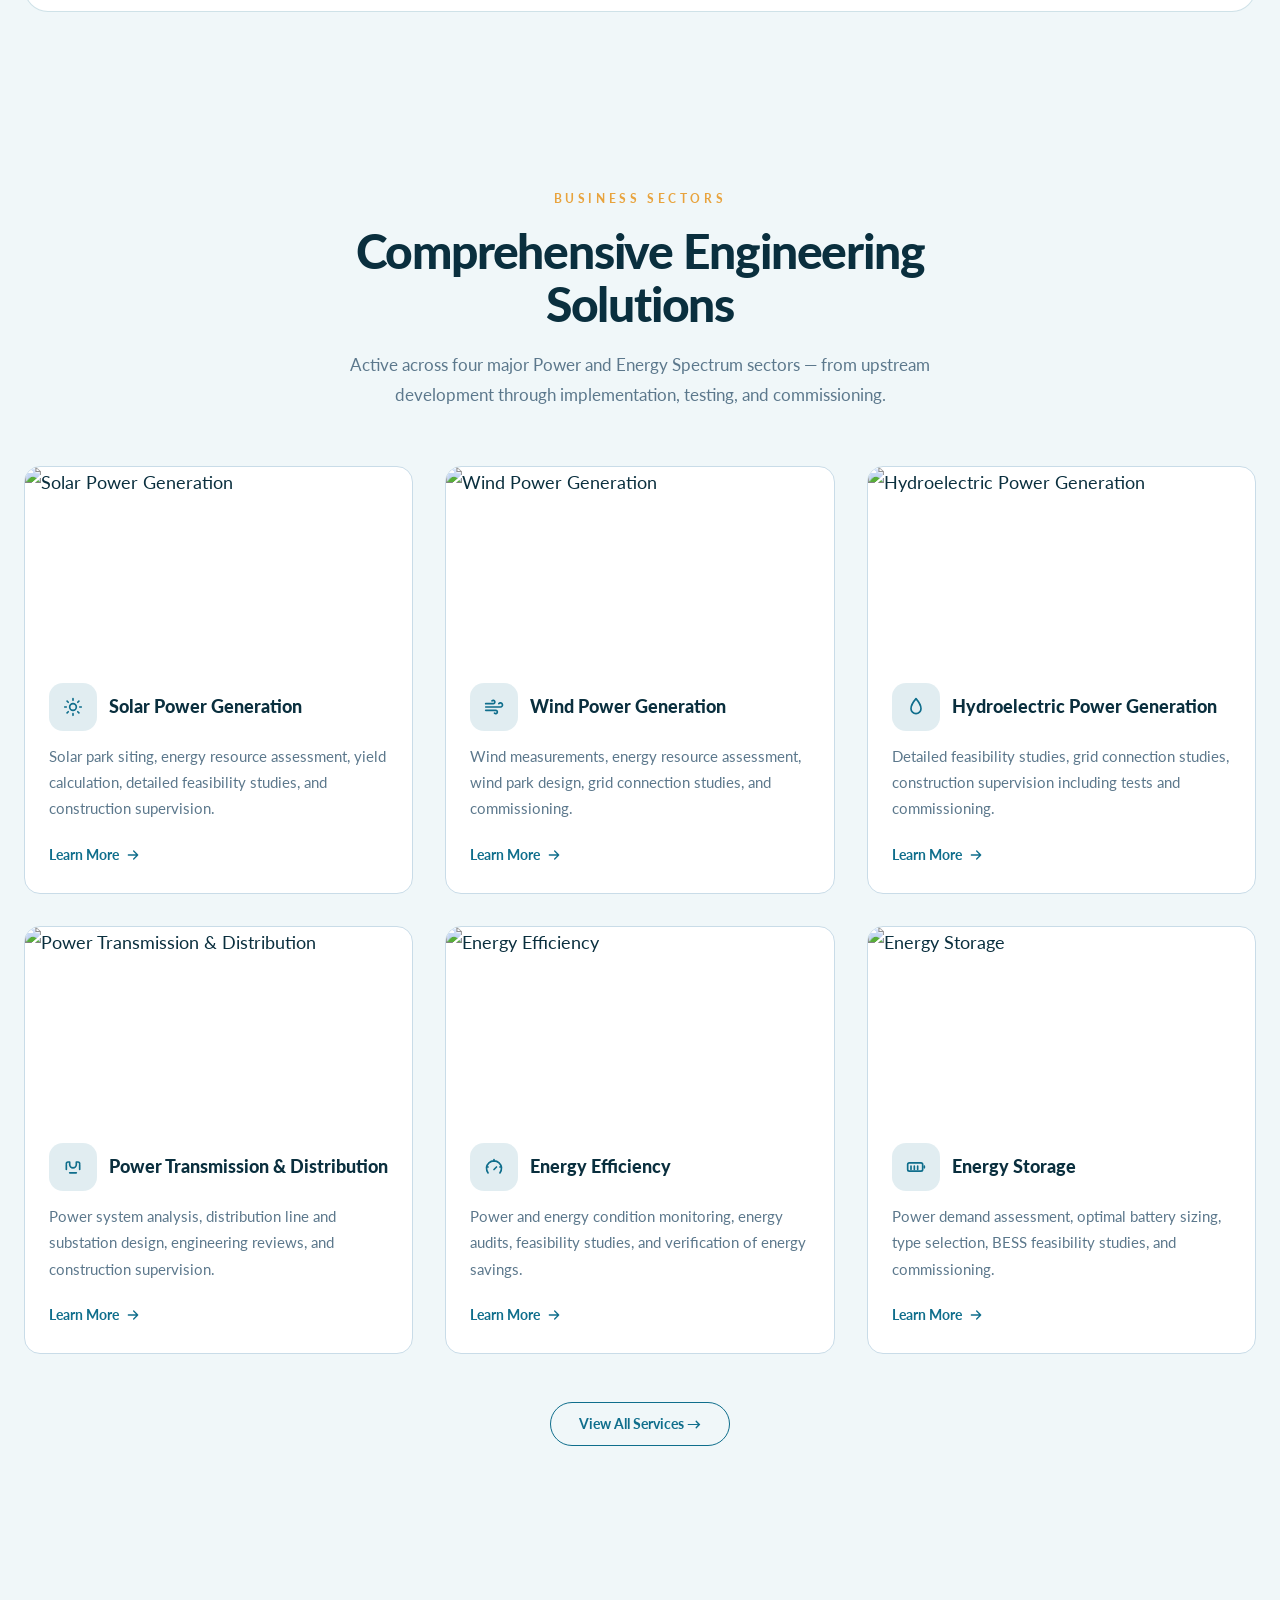
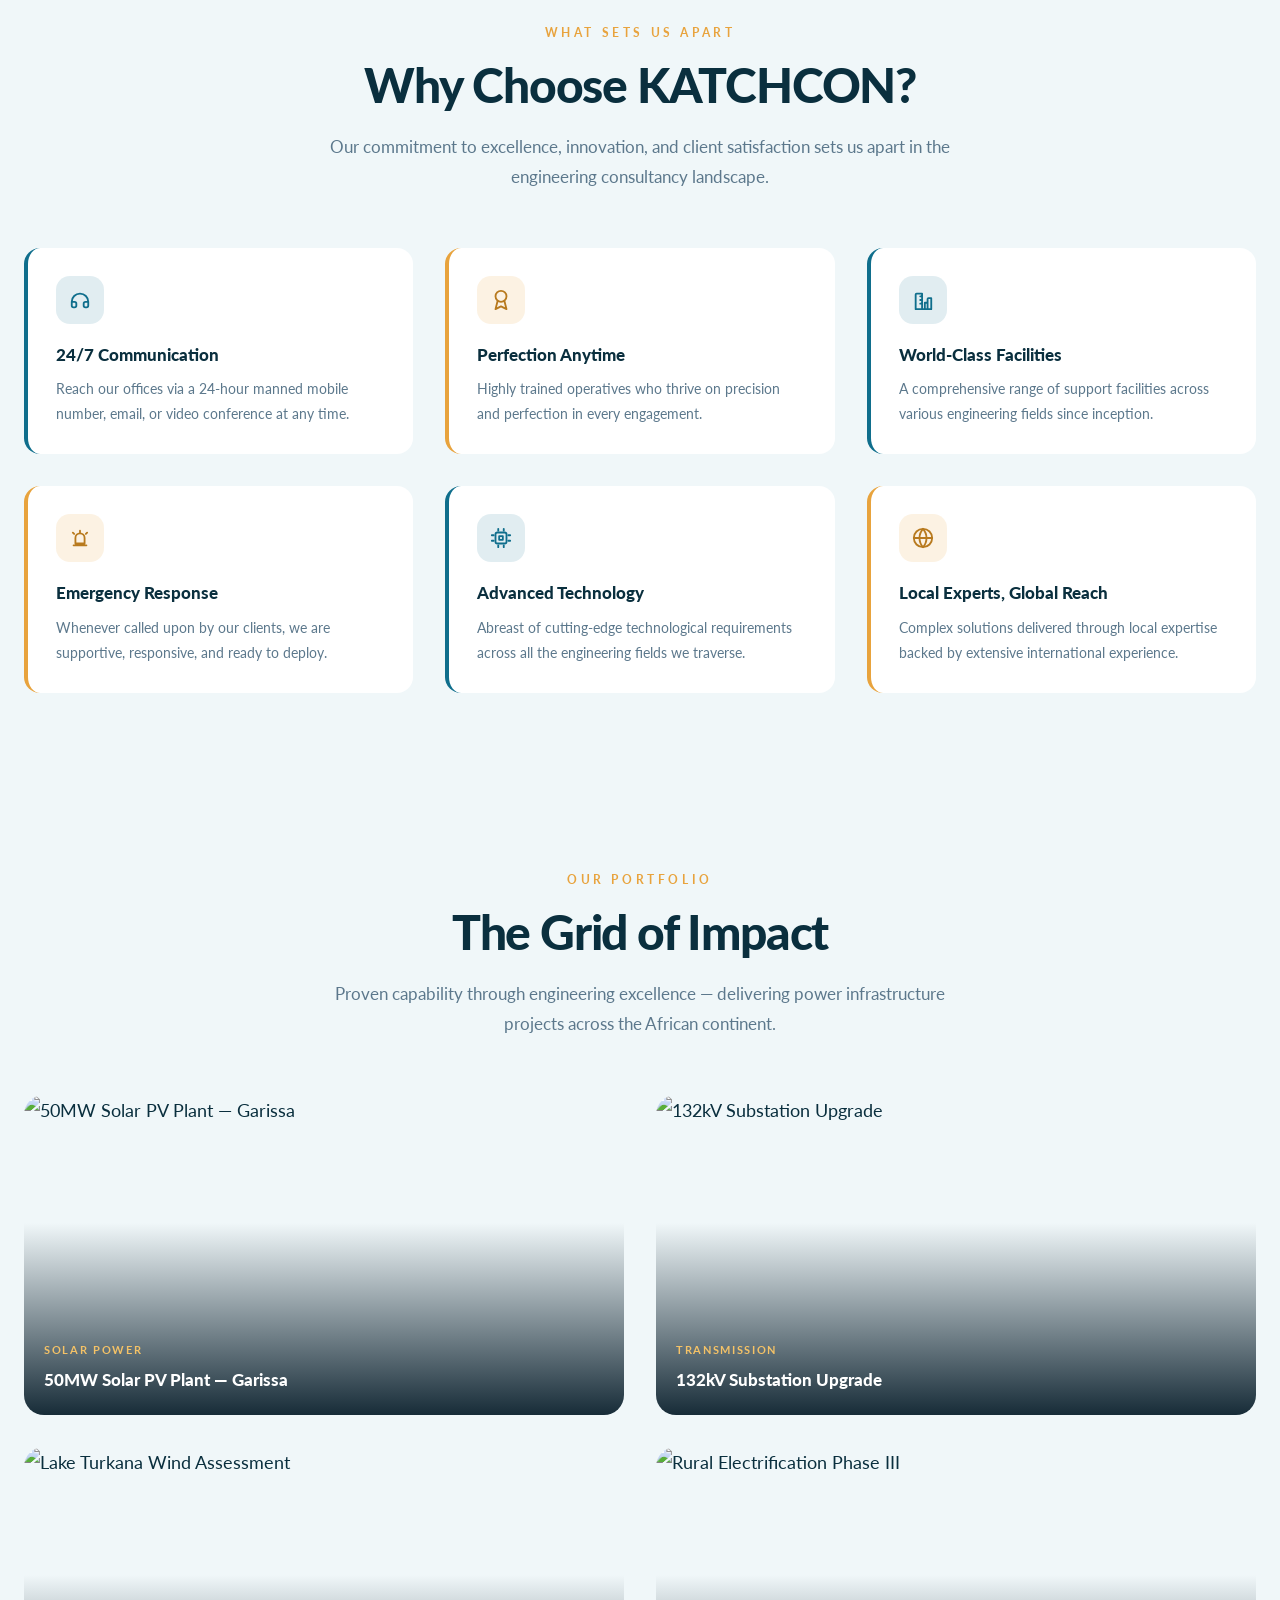
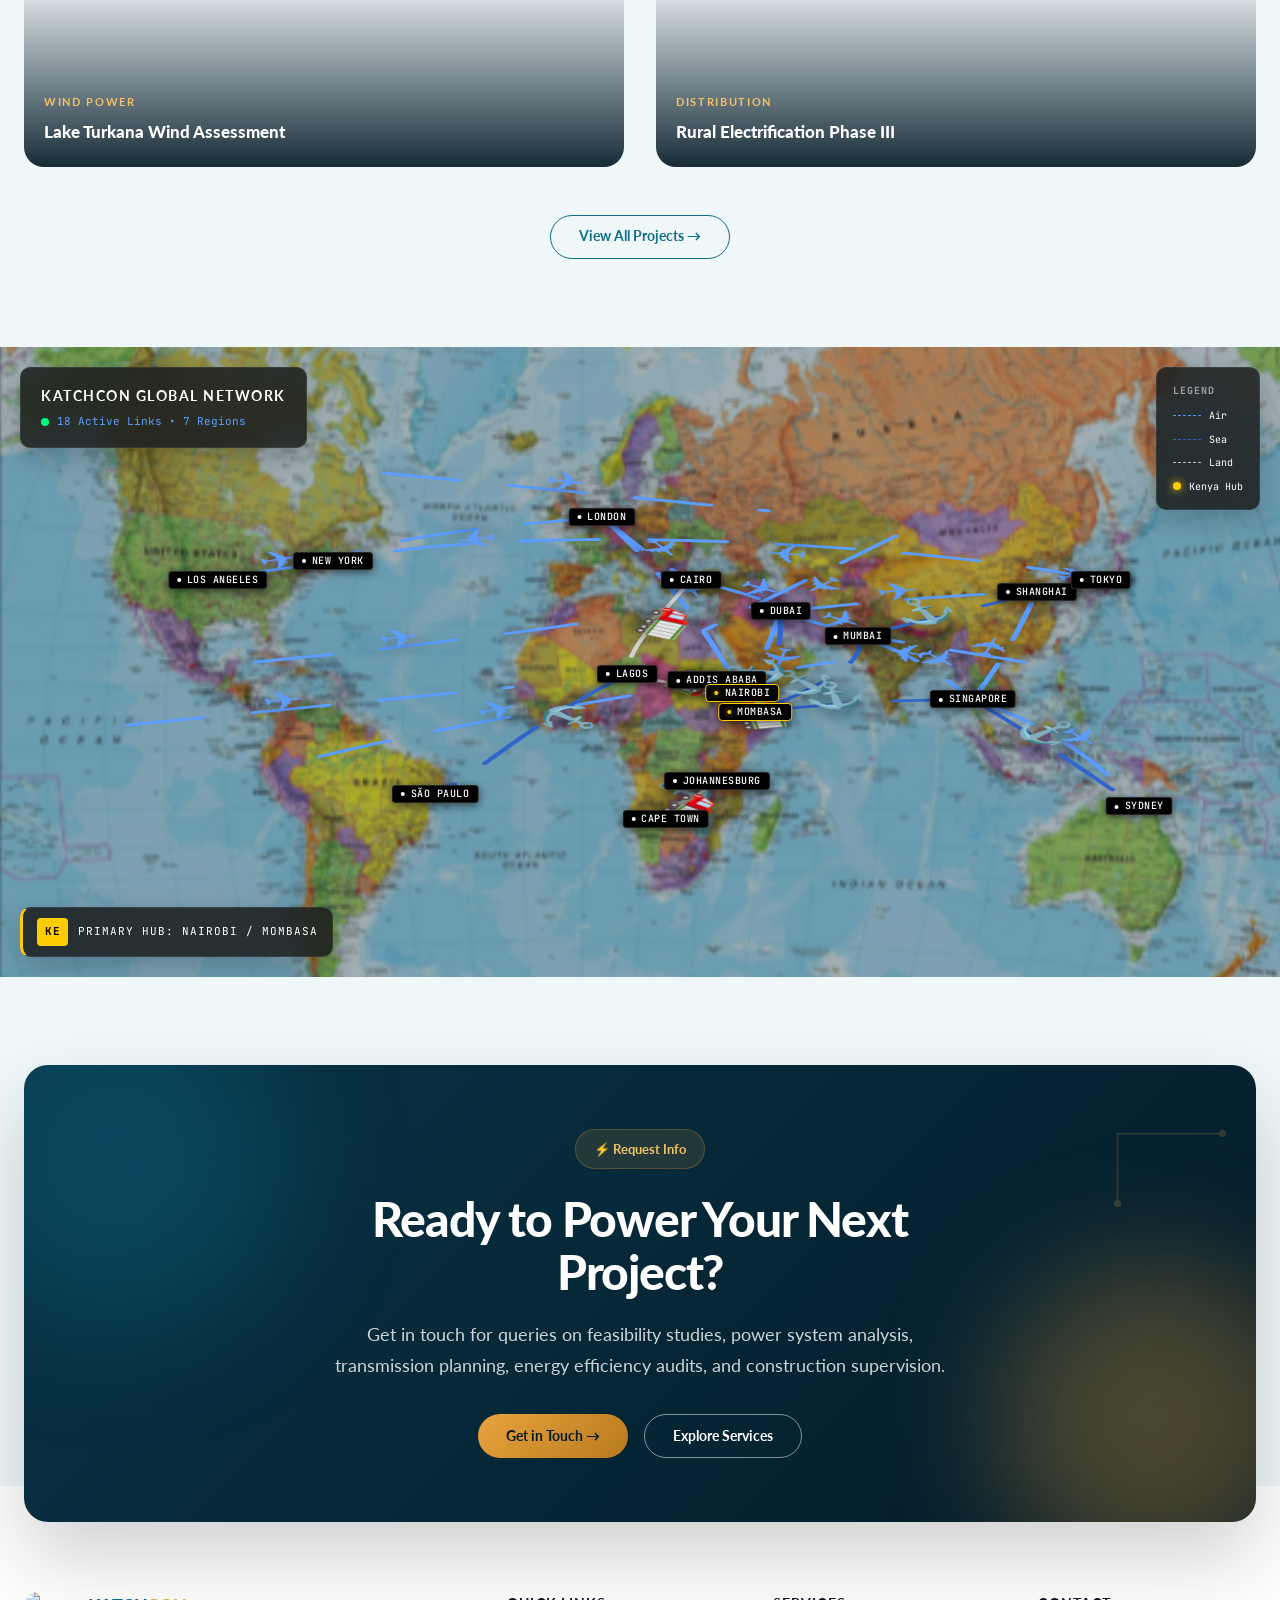
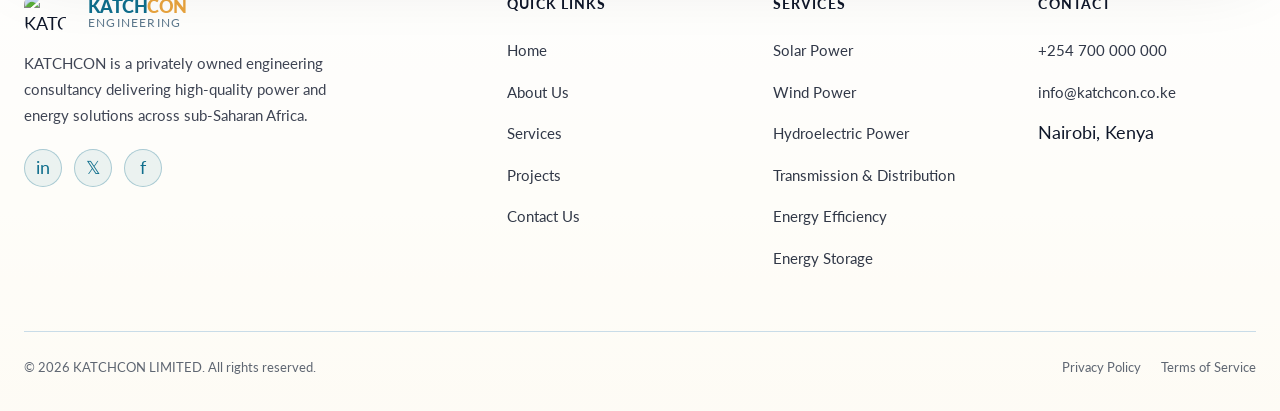
==== commit 703c552d: "Update footer (logo + colors), map background (use map.png), and enhance SVG link animations" ====
--- a/index.html
+++ b/index.html
@@ -1,13 +1,366 @@
 <!DOCTYPE html>
-<html lang="en" data-theme="forest">
+<html lang="en" data-theme="ocean">
 <head>
 <meta charset="UTF-8">
 <meta name="viewport" content="width=device-width, initial-scale=1.0">
 <title>KATCHCON — Engineering a Sustainable Future</title>
 <meta name="description" content="KATCHCON is a privately owned engineering consultancy delivering high-quality power and energy solutions across sub-Saharan Africa.">
 <link rel="stylesheet" href="css/style.css">
+<link href="https://fonts.googleapis.com/css2?family=JetBrains+Mono:wght@400;500;700&display=swap" rel="stylesheet">
+<style>
+  .katchcon-map-demo {
+    font-family: 'JetBrains Mono', 'Fira Code', 'Courier New', monospace;
+    color: #ffffff;
+    background: #0b0d0e;
+    padding: 0;
+    margin: 0;
+  }
+
+  .katchcon-map-demo .map-container {
+    --bg-panel: rgba(26, 29, 29, 0.85);
+    --text-white: #ffffff;
+    --text-muted: #a0a0a0;
+    --link-air: #5c9dff;
+    --link-sea: #3366cc;
+    --link-land: #d1d1d1;
+    --hub-yellow: #ffcc00;
+    --badge-bg: #000000;
+    width: 100vw;
+    height: 70vh;
+    min-height: 500px;
+    position: relative;
+    overflow: hidden;
+    background: #0d1011;
+  }
+
+  .katchcon-map-demo .map-container::before {
+    content: "";
+    position: absolute;
+    inset: 0;
+    background: radial-gradient(circle at 60% 45%, rgba(255, 204, 0, 0.06), transparent 35%);
+    z-index: 0;
+    pointer-events: none;
+  }
+
+  .katchcon-map-demo .map-bg {
+    position: absolute;
+    inset: 0;
+    z-index: 0;
+    /* use the local map image (map.png) in the project root */
+    background-image: url('map.png');
+    background-size: cover;
+    background-position: center;
+    filter: brightness(0.95) contrast(1.02) saturate(1);
+    transform: scale(1.02);
+  }
+
+  .katchcon-map-demo .map-overlay {
+    position: absolute;
+    inset: 0;
+    z-index: 1;
+    /* lighter overlay so the map is visible */
+    background: rgba(10, 10, 15, 0.28);
+  }
+
+  .katchcon-map-demo .links-overlay {
+    position: absolute;
+    inset: 0;
+    width: 100%;
+    height: 100%;
+    z-index: 2;
+    pointer-events: none;
+  }
+
+  .katchcon-map-demo .links-overlay path {
+    fill: none;
+    stroke-linecap: round;
+    stroke-linejoin: round;
+    /* higher contrast but keep strokes thin */
+    opacity: 1;
+  }
+
+  .katchcon-map-demo .link-air {
+    stroke: var(--link-air);
+    stroke-width: 0.45; /* thin */
+    stroke-dasharray: 6 4; /* clear dash spacing */
+    opacity: 1;
+    animation: dashFlow 1.8s linear infinite;
+    filter: drop-shadow(0 1px 2px rgba(92,157,255,0.18));
+  }
+
+  .katchcon-map-demo .link-sea {
+    stroke: var(--link-sea);
+    stroke-width: 0.45;
+    stroke-dasharray: 7 4;
+    opacity: 1;
+    animation: dashFlow 2.8s linear infinite;
+    filter: drop-shadow(0 1px 2px rgba(51,102,204,0.16));
+  }
+
+  .katchcon-map-demo .link-land {
+    stroke: var(--link-land);
+    stroke-width: 0.38;
+    stroke-dasharray: 5 3;
+    opacity: 0.95;
+    animation: dashFlow 2.2s linear infinite;
+    filter: drop-shadow(0 1px 2px rgba(209,209,209,0.12));
+  }
+
+  /* slightly larger emoji markers with subtle shadow for readability */
+  .katchcon-map-demo .links-overlay text { font-size: 4px; filter: drop-shadow(0 1px 1px rgba(0,0,0,0.45)); }
+
+  .katchcon-map-demo .markers {
+    position: absolute;
+    inset: 0;
+    z-index: 3;
+  }
+
+  .katchcon-map-demo .city-marker {
+    position: absolute;
+    transform: translate(-50%, -50%);
+    background: #000000;
+    color: #ffffff;
+    padding: 3px 8px;
+    border-radius: 4px;
+    font-size: 10px;
+    line-height: 1;
+    letter-spacing: 0.5px;
+    text-transform: uppercase;
+    font-weight: 500;
+    white-space: nowrap;
+    border: 1px solid rgba(255, 255, 255, 0.15);
+    box-shadow: 0 2px 8px rgba(0, 0, 0, 0.6);
+    cursor: pointer;
+    transition: transform 0.2s ease, border-color 0.2s ease, box-shadow 0.2s ease;
+    user-select: none;
+  }
+
+  .katchcon-map-demo .city-marker .marker-dot {
+    display: inline-block;
+    width: 4px;
+    height: 4px;
+    border-radius: 50%;
+    background: #ffffff;
+    margin-right: 6px;
+    vertical-align: middle;
+  }
+
+  .katchcon-map-demo .city-marker.hub {
+    border-color: var(--hub-yellow);
+  }
+
+  .katchcon-map-demo .city-marker.hub .marker-dot {
+    background: var(--hub-yellow);
+    box-shadow: 0 0 6px var(--hub-yellow);
+  }
+
+  .katchcon-map-demo .city-marker:hover,
+  .katchcon-map-demo .city-marker.is-active {
+    transform: translate(-50%, -50%) scale(1.1);
+    border-color: var(--hub-yellow);
+    box-shadow: 0 0 0 1px rgba(255, 204, 0, 0.2), 0 2px 8px rgba(0, 0, 0, 0.6);
+  }
+
+  .katchcon-map-demo .city-badge {
+    position: absolute;
+    transform: translate(-50%, -50%);
+    background: var(--badge-bg);
+    color: var(--hub-yellow);
+    font-size: 7px;
+    font-weight: 700;
+    letter-spacing: 1px;
+    padding: 2px 5px;
+    border-radius: 3px;
+    border: 1px solid var(--hub-yellow);
+    white-space: nowrap;
+    pointer-events: none;
+  }
+
+  /* Hide the 'KATCHCON' badges on the map */
+  .katchcon-map-demo .city-badge { display: none !important; }
+
+  .katchcon-map-demo .panel {
+    position: absolute;
+    z-index: 10;
+    background: var(--bg-panel);
+    backdrop-filter: blur(12px);
+    -webkit-backdrop-filter: blur(12px);
+    border: 1px solid rgba(255, 255, 255, 0.08);
+    border-radius: 10px;
+    box-shadow: 0 10px 30px rgba(0, 0, 0, 0.2);
+  }
+
+  .katchcon-map-demo .info-panel {
+    top: 20px;
+    left: 20px;
+    padding: 16px 20px;
+  }
+
+  .katchcon-map-demo .info-panel h3 {
+    margin: 0;
+    font-size: 14px;
+    font-weight: 700;
+    color: var(--text-white);
+    letter-spacing: 1.5px;
+  }
+
+  .katchcon-map-demo .info-panel .subtitle-row {
+    display: flex;
+    align-items: center;
+    gap: 8px;
+    margin-top: 4px;
+    color: var(--link-air);
+    font-size: 11px;
+  }
+
+  .katchcon-map-demo .info-panel .pulse-dot {
+    width: 8px;
+    height: 8px;
+    border-radius: 50%;
+    background: #00ff88;
+    box-shadow: 0 0 0 0 rgba(0, 255, 136, 0.4);
+    animation: pulse 2s infinite;
+  }
+
+  .katchcon-map-demo .legend-panel {
+    top: 20px;
+    right: 20px;
+    padding: 14px 16px;
+  }
+
+  .katchcon-map-demo .legend-panel .legend-title {
+    margin: 0 0 8px;
+    font-size: 10px;
+    font-weight: 700;
+    color: var(--text-muted);
+    letter-spacing: 1px;
+    text-transform: uppercase;
+  }
+
+  .katchcon-map-demo .legend-row {
+    display: flex;
+    align-items: center;
+    gap: 8px;
+    font-size: 10px;
+    color: var(--text-white);
+    margin-bottom: 6px;
+  }
+
+  .katchcon-map-demo .legend-row:last-child {
+    margin-bottom: 0;
+  }
+
+  .katchcon-map-demo .legend-line {
+    width: 28px;
+    height: 1px;
+    display: inline-block;
+    border-top: 1px dashed currentColor;
+    opacity: 0.9;
+  }
+
+  .katchcon-map-demo .legend-dot {
+    width: 8px;
+    height: 8px;
+    border-radius: 50%;
+    background: var(--hub-yellow);
+    box-shadow: 0 0 8px var(--hub-yellow);
+  }
+
+  .katchcon-map-demo .hub-status {
+    left: 20px;
+    bottom: 20px;
+    padding: 10px 14px;
+    border-left: 3px solid var(--hub-yellow);
+    display: flex;
+    align-items: center;
+    gap: 10px;
+  }
+
+  .katchcon-map-demo .ke-badge {
+    background: var(--hub-yellow);
+    color: #000000;
+    font-weight: 700;
+    font-size: 11px;
+    padding: 4px 8px;
+    border-radius: 4px;
+    letter-spacing: 0.5px;
+  }
+
+  .katchcon-map-demo .hub-status span:last-child {
+    color: var(--text-white);
+    font-size: 11px;
+    letter-spacing: 1px;
+    text-transform: uppercase;
+  }
+
+  @keyframes dashFlow {
+    to {
+      stroke-dashoffset: -20;
+    }
+  }
+
+  @keyframes pulse {
+    0%, 100% {
+      opacity: 1;
+      box-shadow: 0 0 0 0 rgba(0, 255, 136, 0.4);
+    }
+    50% {
+      opacity: 0.6;
+      box-shadow: 0 0 0 6px rgba(0, 255, 136, 0);
+    }
+  }
+
+  @media (max-width: 768px) {
+    .katchcon-map-demo .map-container {
+      height: 60vh;
+      min-height: 360px;
+    }
+
+    .katchcon-map-demo .info-panel {
+      top: 12px;
+      left: 12px;
+      padding: 12px 14px;
+    }
+
+    .katchcon-map-demo .info-panel h3 {
+      font-size: 12px;
+    }
+
+    .katchcon-map-demo .info-panel .subtitle-row {
+      font-size: 9px;
+    }
+
+    .katchcon-map-demo .legend-panel {
+      top: 12px;
+      right: 12px;
+      padding: 10px 12px;
+    }
+
+    .katchcon-map-demo .legend-row {
+      font-size: 9px;
+      gap: 6px;
+      margin-bottom: 5px;
+    }
+
+    .katchcon-map-demo .hub-status {
+      left: 12px;
+      bottom: 12px;
+      padding: 8px 10px;
+      gap: 8px;
+    }
+
+    .katchcon-map-demo .hub-status span:last-child {
+      font-size: 9px;
+    }
+
+    .katchcon-map-demo .city-marker {
+      font-size: 8px;
+      padding: 2px 6px;
+    }
+  }
+</style>
 </head>
-<body>
+<body class="home-page">
 
 <div id="page-backdrop" class="page-backdrop"></div>
 <nav id="navbar" class="navbar"></nav>
@@ -16,54 +369,35 @@
 <main>
 
   <!-- HERO -->
-  <section class="hero" style="padding-bottom:0;">
-    <div class="slideshow" data-slideshow data-interval="5000">
-      <img src="https://media.base44.com/images/public/6a4498cb9123b20110361f7c/d4a37b3f8_generated_09668dba.png" alt="">
-      <img src="https://media.base44.com/images/public/6a4498cb9123b20110361f7c/7ec83d310_generated_da5f3c57.png" alt="">
-      <img src="https://media.base44.com/images/public/6a4498cb9123b20110361f7c/d70536437_generated_ffc3ef7c.png" alt="">
-      <img src="https://media.base44.com/images/public/6a4498cb9123b20110361f7c/d83329bb3_generated_63a793bb.png" alt="">
-      <img src="https://media.base44.com/images/public/6a4498cb9123b20110361f7c/970204ae5_generated_f0fd13a5.png" alt="">
-      <img src="https://media.base44.com/images/public/6a452fc525159557dcc0066b/5bc7467ff_image.png" alt="">
-    </div>
+  <section class="hero">
+    <video autoplay loop muted playsinline class="hero-video" src="https://assets.mixkit.co/videos/51447/51447-720.mp4"></video>
     <div class="hero-overlay-1"></div>
     <div class="hero-overlay-2"></div>
-    <div class="slide-dots" data-slide-dots></div>
-
-    <div class="hero-bubble bl bubble-wrap">
-      <div class="bubble-glow"></div>
-      <div class="bubble-morph">
-        <video autoplay loop muted playsinline src="https://assets.mixkit.co/videos/51447/51447-720.mp4"></video>
-      </div>
-    </div>
-    <div class="hero-bubble tr bubble-wrap">
-      <div class="bubble-glow"></div>
-      <div class="bubble-morph">
-        <video autoplay loop muted playsinline src="https://assets.mixkit.co/active_storage/video_items/100174/1721166924/100174-video-720.mp4"></video>
-      </div>
-    </div>
 
     <div class="container">
-      <div class="hero-content reveal is-visible">
-        <span class="pill-badge">🍃 10+ Years of Excellence</span>
-        <h1 class="h1-hero">
-          <span><span class="text-teal">KATCH</span><span class="text-amber">CON</span></span>
-          <span>Engineering a</span>
-          <span class="text-gradient-teal">Sustainable Future</span>
-        </h1>
-        <p class="lead">Engineering consultancy delivering high-quality power and energy solutions across sub-Saharan Africa — from renewable generation to smart grid distribution.</p>
-        <div class="hero-buttons">
-          <a href="services.html" class="btn btn-primary">Our Services &rarr;</a>
-          <a href="contact.html" class="btn btn-outline-amber">Contact Us</a>
-        </div>
-        <div class="hero-stats">
-          <div class="stat-item" style="text-align:left;"><div class="stat-num">20+</div><div class="caption">Countries</div></div>
-          <div class="stat-item" style="text-align:left;"><div class="stat-num">100+</div><div class="caption">Projects</div></div>
-          <div class="stat-item" style="text-align:left;"><div class="stat-num">4</div><div class="caption">Sectors</div></div>
+      <div class="hero-inner">
+        <div class="hero-content reveal is-visible">
+          <span class="pill-badge">🍃 10+ Years of Excellence</span>
+          <h1 class="h1-hero">
+            <span class="brand-word"><span class="text-teal">KATCH</span><span class="text-amber">CON</span></span>
+            <span>Engineering a</span>
+            <span class="text-gradient-teal">Sustainable Future</span>
+          </h1>
+          <p class="lead">Engineering consultancy delivering high-quality power and energy solutions across sub-Saharan Africa — from renewable generation to smart grid distribution.</p>
+          <div class="hero-buttons">
+            <a href="services.html" class="btn btn-primary">Our Services &rarr;</a>
+            <a href="contact.html" class="btn btn-outline-amber">Contact Us</a>
+          </div>
+        </div>
+        <div class="hero-bubble tr bubble-wrap reveal">
+          <div class="bubble-glow"></div>
+          <div class="bubble-morph">
+            <video autoplay loop muted playsinline src="https://assets.mixkit.co/active_storage/video_items/100174/1721166924/100174-video-720.mp4"></video>
+          </div>
         </div>
       </div>
     </div>
   </section>
-  <div class="container"><div class="spark-line"></div></div>
 
   <!-- ABOUT PREVIEW -->
   <section>
@@ -94,7 +428,6 @@
       </div>
     </div>
   </section>
-  <div class="container"><div class="spark-line"></div></div>
 
   <!-- SERVICES PREVIEW -->
   <section>
@@ -110,7 +443,6 @@
       </div>
     </div>
   </section>
-  <div class="container"><div class="spark-line"></div></div>
 
   <!-- WHY CHOOSE -->
   <section>
@@ -154,7 +486,6 @@
       </div>
     </div>
   </section>
-  <div class="container"><div class="spark-line"></div></div>
 
   <!-- PROJECTS PREVIEW -->
   <section>
@@ -170,70 +501,96 @@
       </div>
     </div>
   </section>
-  <div class="container"><div class="spark-line"></div></div>
 
   <!-- GLOBAL PRESENCE -->
-  <section>
-    <div class="container">
-      <div class="section-eyebrow-block reveal">
-        <span class="mono-label">Global Footprint</span>
-        <h2 class="h2-section">Engineering Impact Across Continents</h2>
-        <p class="section-desc" style="margin:0 auto;">KATCHCON maintains solid partnerships with local and international firms, enabling efficient delivery of multi-disciplinary projects across 20+ countries.</p>
-      </div>
-      <div class="map-card reveal">
-        <div class="map-img-wrap">
-          <img src="https://media.base44.com/images/public/user_69940e0c1c22747178fc9be6/b13801039_90c0b82c-6672-42cb-bd36-f2db80b11b0f.jpg" alt="World map showing KATCHCON's global presence">
-          <div class="map-dot" style="top:42%;left:56%;"></div>
-          <div class="map-dot" style="top:55%;left:52%;"></div>
-          <div class="map-dot" style="top:38%;left:48%;"></div>
-        </div>
-        <div class="stat-strip">
-          <div class="stat-item"><div class="stat-num">8+</div><div class="caption">East Africa</div></div>
-          <div class="stat-item"><div class="stat-num">5+</div><div class="caption">West Africa</div></div>
-          <div class="stat-item"><div class="stat-num">4+</div><div class="caption">Southern Africa</div></div>
-          <div class="stat-item"><div class="stat-num">5+</div><div class="caption">International</div></div>
-        </div>
+  <section class="katchcon-map-demo">
+    <div class="map-container">
+      <div class="map-bg"></div>
+      <div class="map-overlay"></div>
+      <svg class="links-overlay" viewBox="0 0 100 100" preserveAspectRatio="none" aria-hidden="true">
+        <path id="air1" class="link-air" d="M47 27 C 35 29, 29 31, 26 34" />
+        <path id="air2" class="link-air" d="M47 27 C 50 32, 52 35, 54 37" />
+        <path id="air3" class="link-air" d="M54 37 C 58 39, 60 40, 61 42" />
+        <path id="air4" class="link-air" d="M61 42 C 64 44, 66 45, 67 46" />
+        <path id="air5" class="link-air" d="M61 42 C 70 40, 77 39, 81 39" />
+        <path id="air6" class="link-air" d="M67 46 C 72 49, 74 53, 76 56" />
+        <path id="air7" class="link-air" d="M76 56 C 79 48, 80 43, 81 39" />
+        <path id="air8" class="link-air" d="M81 39 C 84 38, 85 37, 86 37" />
+        <path id="air9" class="link-air" d="M76 56 C 82 60, 86 66, 89 73" />
+        <path id="air10" class="link-air" d="M86 37 C 75 32, 42 27, 26 34" />
+        <path id="air11" class="link-air" d="M17 37 C 21 35, 24 35, 26 34" />
+        <path id="air12" class="link-air" d="M47 27 C 51 34, 55 44, 58 55" />
+        <path id="air13" class="link-air" d="M58 55 C 56 53, 56 53, 56 53" />
+        <path id="air14" class="link-air" d="M61 42 C 60 48, 59 52, 58 55" />
+        <g><animateMotion dur="6s" repeatCount="indefinite" rotate="auto"><mpath href="#air1"/></animateMotion><text x="0" y="0" font-size="3" fill="#5c9dff">✈</text></g>
+        <g><animateMotion dur="6s" repeatCount="indefinite" rotate="auto"><mpath href="#air2"/></animateMotion><text x="0" y="0" font-size="3" fill="#5c9dff">✈</text></g>
+        <g><animateMotion dur="6s" repeatCount="indefinite" rotate="auto"><mpath href="#air3"/></animateMotion><text x="0" y="0" font-size="3" fill="#5c9dff">✈</text></g>
+        <g><animateMotion dur="6s" repeatCount="indefinite" rotate="auto"><mpath href="#air4"/></animateMotion><text x="0" y="0" font-size="3" fill="#5c9dff">✈</text></g>
+        <g><animateMotion dur="6s" repeatCount="indefinite" rotate="auto"><mpath href="#air5"/></animateMotion><text x="0" y="0" font-size="3" fill="#5c9dff">✈</text></g>
+        <g><animateMotion dur="6s" repeatCount="indefinite" rotate="auto"><mpath href="#air6"/></animateMotion><text x="0" y="0" font-size="3" fill="#5c9dff">✈</text></g>
+        <g><animateMotion dur="6s" repeatCount="indefinite" rotate="auto"><mpath href="#air7"/></animateMotion><text x="0" y="0" font-size="3" fill="#5c9dff">✈</text></g>
+        <g><animateMotion dur="6s" repeatCount="indefinite" rotate="auto"><mpath href="#air8"/></animateMotion><text x="0" y="0" font-size="3" fill="#5c9dff">✈</text></g>
+        <g><animateMotion dur="6s" repeatCount="indefinite" rotate="auto"><mpath href="#air9"/></animateMotion><text x="0" y="0" font-size="3" fill="#5c9dff">✈</text></g>
+        <g><animateMotion dur="6s" repeatCount="indefinite" rotate="auto"><mpath href="#air10"/></animateMotion><text x="0" y="0" font-size="3" fill="#5c9dff">✈</text></g>
+        <g><animateMotion dur="6s" repeatCount="indefinite" rotate="auto"><mpath href="#air11"/></animateMotion><text x="0" y="0" font-size="3" fill="#5c9dff">✈</text></g>
+        <g><animateMotion dur="6s" repeatCount="indefinite" rotate="auto"><mpath href="#air12"/></animateMotion><text x="0" y="0" font-size="3" fill="#5c9dff">✈</text></g>
+        <g><animateMotion dur="6s" repeatCount="indefinite" rotate="auto"><mpath href="#air13"/></animateMotion><text x="0" y="0" font-size="3" fill="#5c9dff">✈</text></g>
+        <g><animateMotion dur="6s" repeatCount="indefinite" rotate="auto"><mpath href="#air14"/></animateMotion><text x="0" y="0" font-size="3" fill="#5c9dff">✈</text></g>
+        <path id="air15" class="link-air" d="M20 50 C 30 48, 38 46, 45 44" />
+        <path id="air16" class="link-air" d="M10 60 C 20 58, 30 56, 40 54" />
+        <path id="air17" class="link-air" d="M30 20 C 40 22, 50 24, 60 26" />
+        <path id="air18" class="link-air" d="M70 30 C 65 35, 60 40, 55 45" />
+        <path id="air19" class="link-air" d="M25 65 C 35 60, 50 55, 65 50" />
+        <path id="air20" class="link-air" d="M80 50 C 74 48, 68 46, 62 44" />
+        <g><animateMotion dur="6s" repeatCount="indefinite" rotate="auto"><mpath href="#air15"/></animateMotion><text x="0" y="0" font-size="3" fill="#5c9dff">✈</text></g>
+        <g><animateMotion dur="6.4s" repeatCount="indefinite" rotate="auto"><mpath href="#air16"/></animateMotion><text x="0" y="0" font-size="3" fill="#5c9dff">✈</text></g>
+        <g><animateMotion dur="5.6s" repeatCount="indefinite" rotate="auto"><mpath href="#air17"/></animateMotion><text x="0" y="0" font-size="3" fill="#5c9dff">✈</text></g>
+        <g><animateMotion dur="6.2s" repeatCount="indefinite" rotate="auto"><mpath href="#air18"/></animateMotion><text x="0" y="0" font-size="3" fill="#5c9dff">✈</text></g>
+        <g><animateMotion dur="7s" repeatCount="indefinite" rotate="auto"><mpath href="#air19"/></animateMotion><text x="0" y="0" font-size="3" fill="#5c9dff">✈</text></g>
+        <g><animateMotion dur="5.8s" repeatCount="indefinite" rotate="auto"><mpath href="#air20"/></animateMotion><text x="0" y="0" font-size="3" fill="#5c9dff">✈</text></g>
+        <path id="sea1" class="link-sea" d="M59 58 C 64 54, 68 50, 67 46" />
+        <path id="sea2" class="link-sea" d="M59 58 C 67 56, 72 56, 76 56" />
+        <path id="sea3" class="link-sea" d="M59 58 C 61 50, 61 46, 61 42" />
+        <path id="sea4" class="link-sea" d="M76 56 C 82 63, 85 68, 89 73" />
+        <path id="sea5" class="link-sea" d="M49 52 C 41 60, 38 67, 34 71" />
+        <path id="sea6" class="link-sea" d="M52 75 C 54 72, 55 71, 56 69" />
+        <path id="sea7" class="link-sea" d="M67 46 C 73 43, 77 41, 81 39" />
+        <g><animateMotion dur="10s" repeatCount="indefinite" rotate="auto"><mpath href="#sea1"/></animateMotion><text x="0" y="0" font-size="3" fill="#3366cc">⚓</text></g>
+        <g><animateMotion dur="10s" repeatCount="indefinite" rotate="auto"><mpath href="#sea2"/></animateMotion><text x="0" y="0" font-size="3" fill="#3366cc">⚓</text></g>
+        <g><animateMotion dur="10s" repeatCount="indefinite" rotate="auto"><mpath href="#sea3"/></animateMotion><text x="0" y="0" font-size="3" fill="#3366cc">⚓</text></g>
+        <g><animateMotion dur="10s" repeatCount="indefinite" rotate="auto"><mpath href="#sea4"/></animateMotion><text x="0" y="0" font-size="3" fill="#3366cc">⚓</text></g>
+        <g><animateMotion dur="10s" repeatCount="indefinite" rotate="auto"><mpath href="#sea5"/></animateMotion><text x="0" y="0" font-size="3" fill="#3366cc">⚓</text></g>
+        <g><animateMotion dur="10s" repeatCount="indefinite" rotate="auto"><mpath href="#sea6"/></animateMotion><text x="0" y="0" font-size="3" fill="#3366cc">⚓</text></g>
+        <g><animateMotion dur="10s" repeatCount="indefinite" rotate="auto"><mpath href="#sea7"/></animateMotion><text x="0" y="0" font-size="3" fill="#3366cc">⚓</text></g>
+        <path id="land1" class="link-land" d="M58 55 C 58 57, 59 58, 59 58" />
+        <path id="land2" class="link-land" d="M58 55 C 56 54, 56 53, 56 53" />
+        <path id="land3" class="link-land" d="M54 37 C 51 44, 49 48, 49 52" />
+        <path id="land4" class="link-land" d="M56 69 C 54 72, 52 74, 52 75" />
+        <path id="land5" class="link-land" d="M49 52 C 54 54, 57 55, 58 55" />
+        <g><animateMotion dur="8s" repeatCount="indefinite" rotate="auto"><mpath href="#land1"/></animateMotion><text x="0" y="0" font-size="2.5" fill="#d1d1d1">🚛</text></g>
+        <g><animateMotion dur="8s" repeatCount="indefinite" rotate="auto"><mpath href="#land2"/></animateMotion><text x="0" y="0" font-size="2.5" fill="#d1d1d1">🚛</text></g>
+        <g><animateMotion dur="8s" repeatCount="indefinite" rotate="auto"><mpath href="#land3"/></animateMotion><text x="0" y="0" font-size="2.5" fill="#d1d1d1">🚛</text></g>
+        <g><animateMotion dur="8s" repeatCount="indefinite" rotate="auto"><mpath href="#land4"/></animateMotion><text x="0" y="0" font-size="2.5" fill="#d1d1d1">🚛</text></g>
+        <g><animateMotion dur="8s" repeatCount="indefinite" rotate="auto"><mpath href="#land5"/></animateMotion><text x="0" y="0" font-size="2.5" fill="#d1d1d1">🚛</text></g>
+      </svg>
+      <div class="markers"></div>
+      <div class="panel info-panel">
+        <h3>KATCHCON GLOBAL NETWORK</h3>
+        <div class="subtitle-row"><span class="pulse-dot"></span><span>18 Active Links • 7 Regions</span></div>
+      </div>
+      <div class="panel legend-panel">
+        <p class="legend-title">Legend</p>
+        <div class="legend-row"><span class="legend-line" style="border-color: #5c9dff;"></span><span>Air</span></div>
+        <div class="legend-row"><span class="legend-line" style="border-color: #3366cc;"></span><span>Sea</span></div>
+        <div class="legend-row"><span class="legend-line" style="border-color: #d1d1d1;"></span><span>Land</span></div>
+        <div class="legend-row"><span class="legend-dot"></span><span>Kenya Hub</span></div>
+      </div>
+      <div class="panel hub-status">
+        <span class="ke-badge">KE</span>
+        <span>Primary Hub: Nairobi / Mombasa</span>
       </div>
     </div>
   </section>
-  <div class="container"><div class="spark-line"></div></div>
-
-  <!-- WHAT'S NEXT -->
-  <section class="whatsnext">
-    <div class="slideshow" data-slideshow data-interval="4000">
-      <img src="https://media.base44.com/images/public/6a4498cb9123b20110361f7c/a88240d4d_generated_image.png" alt="">
-      <img src="https://media.base44.com/images/public/6a4498cb9123b20110361f7c/742d67929_generated_44b79995.png" alt="">
-      <img src="https://media.base44.com/images/public/6a4498cb9123b20110361f7c/e5f0abab4_generated_138702e0.png" alt="">
-      <img src="https://media.base44.com/images/public/6a4498cb9123b20110361f7c/970204ae5_generated_f0fd13a5.png" alt="">
-      <img src="https://media.base44.com/images/public/6a4498cb9123b20110361f7c/d83329bb3_generated_63a793bb.png" alt="">
-      <img src="https://media.base44.com/images/public/6a4498cb9123b20110361f7c/367742b2c_generated_582930e1.png" alt="">
-      <img src="https://media.base44.com/images/public/6a4498cb9123b20110361f7c/d2e6eae6e_generated_d76d0dca.png" alt="">
-    </div>
-    <div class="overlay"></div>
-    <div class="container center-col reveal">
-      <span class="pill-badge">⚡ What's Next</span>
-      <h2 class="h2-section">What would you like to do next?</h2>
-      <p class="section-desc" style="margin:0 auto 40px;">Take the next step in powering your project forward.</p>
-      <div style="text-align:left;">
-        <a href="calculator.html" class="next-row">
-          <div class="icon-box"></div>
-          <div><h4>Add technical calculator</h4><p>Help clients estimate power needs and system sizing</p></div>
-          <span class="arrow"></span>
-        </a>
-        <a href="projects.html" class="next-row">
-          <div class="icon-box amber"></div>
-          <div><h4>Build project testimonials</h4><p>Showcase client success stories and build trust</p></div>
-          <span class="arrow"></span>
-        </a>
-        <a href="contact.html" class="next-row">
-          <div class="icon-box"></div>
-          <div><h4>Sync meeting requests</h4><p>Let clients book consultation appointments automatically</p></div>
-          <span class="arrow"></span>
-        </a>
-      </div>
-    </div>
-  </section>
-  <div class="container"><div class="spark-line"></div></div>
 
   <!-- CLOSING CTA -->
   <section>
@@ -271,10 +628,6 @@
   document.addEventListener("DOMContentLoaded", () => {
     const whyIcons = ["headphones","award","building2","siren","cpu","globe"];
     document.querySelectorAll(".why-card .icon-box").forEach((el, i) => { el.innerHTML = icon(whyIcons[i], 22); });
-    document.querySelectorAll(".next-row .icon-box")[0].innerHTML = icon("calculator", 22);
-    document.querySelectorAll(".next-row .icon-box")[1].innerHTML = icon("quote", 22);
-    document.querySelectorAll(".next-row .icon-box")[2].innerHTML = icon("calendarClock", 22);
-    document.querySelectorAll(".next-row .arrow").forEach(el => el.innerHTML = icon("arrowUpRight", 20));
 
     // Services preview grid
     const grid = document.getElementById("home-services-grid");
@@ -302,5 +655,59 @@
       </div>`).join("");
   });
 </script>
+<script>
+  document.addEventListener('DOMContentLoaded', () => {
+    const markerHost = document.querySelector('.katchcon-map-demo .markers');
+    if (!markerHost) return;
+
+    const cities = [
+      { name: 'Los Angeles', left: 17, top: 37, hub: false, badge: true, badgeLeft: 18.7, badgeTop: 34.8 },
+      { name: 'New York', left: 26, top: 34, hub: false, badge: false, badgeLeft: 0, badgeTop: 0 },
+      { name: 'São Paulo', left: 34, top: 71, hub: false, badge: false, badgeLeft: 0, badgeTop: 0 },
+      { name: 'London', left: 47, top: 27, hub: false, badge: true, badgeLeft: 49.2, badgeTop: 24.8 },
+      { name: 'Lagos', left: 49, top: 52, hub: false, badge: false, badgeLeft: 0, badgeTop: 0 },
+      { name: 'Cairo', left: 54, top: 37, hub: false, badge: false, badgeLeft: 0, badgeTop: 0 },
+      { name: 'Addis Ababa', left: 56, top: 53, hub: false, badge: false, badgeLeft: 0, badgeTop: 0 },
+      { name: 'Cape Town', left: 52, top: 75, hub: false, badge: false, badgeLeft: 0, badgeTop: 0 },
+      { name: 'Johannesburg', left: 56, top: 69, hub: false, badge: false, badgeLeft: 0, badgeTop: 0 },
+      { name: 'Nairobi', left: 58, top: 55, hub: true, badge: true, badgeLeft: 61.3, badgeTop: 53.4 },
+      { name: 'Mombasa', left: 59, top: 58, hub: true, badge: true, badgeLeft: 61.8, badgeTop: 56.2 },
+      { name: 'Dubai', left: 61, top: 42, hub: false, badge: true, badgeLeft: 63.4, badgeTop: 40.0 },
+      { name: 'Mumbai', left: 67, top: 46, hub: false, badge: false, badgeLeft: 0, badgeTop: 0 },
+      { name: 'Singapore', left: 76, top: 56, hub: false, badge: true, badgeLeft: 78.3, badgeTop: 54.4 },
+      { name: 'Shanghai', left: 81, top: 39, hub: false, badge: false, badgeLeft: 0, badgeTop: 0 },
+      { name: 'Tokyo', left: 86, top: 37, hub: false, badge: false, badgeLeft: 0, badgeTop: 0 },
+      { name: 'Sydney', left: 89, top: 73, hub: false, badge: false, badgeLeft: 0, badgeTop: 0 }
+    ];
+
+    cities.forEach((city) => {
+      const marker = document.createElement('div');
+      marker.className = `city-marker${city.hub ? ' hub' : ''}`;
+      marker.style.left = `${city.left}%`;
+      marker.style.top = `${city.top}%`;
+      marker.setAttribute('tabindex', '0');
+      marker.setAttribute('aria-label', city.name);
+      marker.innerHTML = `<span class="marker-dot"></span><span>${city.name}</span>`;
+
+      const activate = () => marker.classList.add('is-active');
+      const deactivate = () => marker.classList.remove('is-active');
+
+      marker.addEventListener('mouseenter', activate);
+      marker.addEventListener('mouseleave', deactivate);
+      marker.addEventListener('focus', activate);
+      marker.addEventListener('blur', deactivate);
+      markerHost.appendChild(marker);
+
+      if (city.badge) {
+        const badge = document.createElement('div');
+        badge.className = 'city-badge';
+        badge.style.left = `${city.badgeLeft}%`;
+        badge.style.top = `${city.badgeTop}%`;
+        badge.textContent = 'KATCHCON';
+        markerHost.appendChild(badge);
+      }
+    });
+  });
+</script>
 </body>
 </html>
--- a/css/style.css
+++ b/css/style.css
@@ -19,10 +19,10 @@
   --muted:#F0E2CC; --muted-foreground:#8A6B48; --border:#E3CBA5; --destructive:#E5484D;
 }
 [data-theme="ocean"] {
-  --background:#F0F7F7; --foreground:#0B2E3A; --surface:#FFFFFF; --obsidian:#06212B;
-  --teal:#0F6E8C; --teal-light:#2E93B0; --teal-dark:#083446;
-  --amber:#2FBFA3; --amber-light:#5CD9BE; --amber-dark:#1F8F79;
-  --muted:#DCEEF0; --muted-foreground:#547E87; --border:#BFE0E6; --destructive:#E5484D;
+  --background:#F0F7F9; --foreground:#0A2F3E; --surface:#FFFFFF; --obsidian:#041A27;
+  --teal:#0F6E8C; --teal-light:#3B96C3; --teal-dark:#083446;
+  --amber:#E8A33D; --amber-light:#F4C267; --amber-dark:#B87A1E;
+  --muted:#E8EFF5; --muted-foreground:#5C788C; --border:#C9DCE8; --destructive:#E5484D;
 }
 
 /* ---------- Reset ---------- */
@@ -53,8 +53,8 @@
 .container { max-width: 1280px; margin: 0 auto; padding: 0 24px; }
 .container-sm { max-width: 896px; margin: 0 auto; padding: 0 24px; }
 main { position: relative; z-index: 1; }
-section { padding: 96px 0; position: relative; }
-@media (min-width: 1024px) { section { padding: 128px 0; } }
+section { padding: 64px 0; position: relative; }
+@media (min-width: 1024px) { section { padding: 88px 0; } }
 .section-tight { padding: 64px 0; }
 .text-center { text-align: center; }
 .grid { display: grid; gap: 32px; }
@@ -86,7 +86,7 @@
 .text-gradient-teal{background:linear-gradient(90deg,var(--teal),var(--teal-light));-webkit-background-clip:text;background-clip:text;color:transparent;}
 
 /* ---------- Typography ---------- */
-.mono-label{font-size:12px;letter-spacing:.3em;text-transform:uppercase;color:var(--teal);font-weight:700;margin-bottom:16px;display:block;}
+.mono-label{font-size:12px;letter-spacing:.3em;text-transform:uppercase;color:var(--amber);font-weight:700;margin-bottom:16px;display:block;}
 .caption{font-size:11px;letter-spacing:.1em;text-transform:uppercase;color:var(--muted-foreground);}
 .h1-hero{font-size:36px;font-weight:900;line-height:1.1;letter-spacing:-0.025em;}
 .h2-section{font-size:30px;font-weight:900;line-height:1.1;letter-spacing:-0.025em;margin-bottom:20px;}
@@ -128,6 +128,7 @@
   padding:12px 16px;transition:box-shadow .2s ease, border-color .2s ease; color:var(--foreground);
 }
 .field:focus{ outline:none; border-color:var(--teal); box-shadow:0 0 0 3px color-mix(in srgb, var(--teal) 25%, transparent); }
+input::placeholder, textarea::placeholder, select::placeholder{ color:#A8B0BC; opacity:1; }
 label{ font-size:13px; font-weight:700; margin-bottom:6px; display:block; }
 
 /* ---------- Animations ---------- */
@@ -137,12 +138,9 @@
     linear-gradient(90deg, color-mix(in srgb, var(--teal) 4%, transparent) 1px, transparent 1px);
   background-size:64px 64px;
 }
-.spark-line{
-  height:1px;width:100%;
-  background:linear-gradient(90deg,transparent,var(--teal),var(--amber),transparent);
-  background-size:200% 100%;animation:sparkFlow 3s linear infinite;
-}
-@keyframes sparkFlow{0%{background-position:-200% 0;}100%{background-position:200% 0;}}
+
+/* Ensure any circuit/grid overlay is hidden (override) */
+.circuit-grid{ display:none !important; background-image:none !important; }
 
 .energy-trace{position:relative;}
 .energy-trace::after{
@@ -187,7 +185,10 @@
 
 /* ---------- Page backdrop ---------- */
 .page-backdrop{ position:fixed; inset:0; z-index:-1; overflow:hidden; pointer-events:none; }
-.page-backdrop .circuit-grid{ position:absolute; inset:0; opacity:.6; }
+.page-backdrop .circuit-grid{ position:absolute; inset:0; opacity:.6; display:none !important; background-image:none !important; }
+
+/* Hide entire page backdrop to ensure map area shows only the map layers */
+#page-backdrop{ display:none !important; }
 .glow-blob{ position:absolute; border-radius:50%; filter:blur(140px); }
 .glow-blob.teal{ width:600px;height:600px; top:-120px; left:-120px; background:color-mix(in srgb, var(--teal) 35%, transparent); }
 .glow-blob.amber{ width:500px;height:500px; bottom:-100px; right:-100px; background:color-mix(in srgb, var(--amber) 30%, transparent); }
@@ -195,32 +196,72 @@
 
 /* ---------- Navbar ---------- */
 nav.navbar{
-  position:fixed; top:0; left:0; right:0; height:80px; z-index:50;
-  display:flex; align-items:center; background:transparent; transition:background .3s ease, box-shadow .3s ease, border-color .3s ease;
-  border-bottom:1px solid transparent;
+  position:fixed; top:0; left:0; right:0; height:88px; z-index:50;
+  display:flex; align-items:center; justify-content:center;
+  background:var(--navbar-bg-color, rgba(255,255,255,0.92));
+  background-image: var(--navbar-bg-image, none);
+  background-size: var(--navbar-bg-size, cover);
+  background-position: var(--navbar-bg-position, center);
+  background-repeat: no-repeat;
+  transition:background .3s ease, box-shadow .3s ease, border-color .3s ease;
+  border-bottom:1px solid rgba(0,0,0,0.04);
+  backdrop-filter:blur(18px); -webkit-backdrop-filter:blur(18px);
+  overflow:visible;
 }
 nav.navbar.scrolled{
-  background:color-mix(in srgb, var(--background) 95%, transparent);
-  backdrop-filter:blur(16px); -webkit-backdrop-filter:blur(16px);
-  border-bottom-color:color-mix(in srgb, var(--teal) 20%, transparent);
-  box-shadow:0 4px 24px rgba(0,0,0,.05);
-}
-.navbar .container{ display:flex; align-items:center; justify-content:space-between; width:100%; }
-.logo{ display:flex; align-items:center; gap:10px; }
-.logo img{ width:40px; height:40px; border-radius:12px; object-fit:cover; }
+  background:var(--navbar-bg-color, rgba(255,255,255,0.98));
+  border-bottom-color:rgba(15,110,140,0.16);
+  box-shadow:0 10px 30px rgba(0,0,0,.08);
+}
+..home-page nav.navbar{
+  --navbar-bg-color: rgba(255,255,255,0.82);
+  --navbar-bg-image: none;
+}
+.home-page nav.navbar.scrolled{
+  --navbar-bg-color: rgba(255,255,255,0.88);
+  --navbar-bg-image: none;
+}
+.navbar .container{ display:flex; align-items:center; justify-content:space-between; width:100%; max-width:1280px; padding:0 32px; }
+.nav-bar-inner{ display:flex; align-items:center; width:100%; gap:24px; }
+.logo{ display:flex; align-items:center; gap:12px; }
+.logo-mark{
+  width:42px; height:42px; display:flex; align-items:center; justify-content:center;
+  border-radius:14px; background:linear-gradient(135deg, rgba(15,110,140,.16), rgba(232,163,61,.16));
+  border:1px solid rgba(232,163,61,0.22);
+}
+
+/* Footer-specific logo image sizing */
+.footer-about .footer-logo-img{ width:42px; height:42px; display:inline-block; object-fit:cover; border-radius:14px; margin-right:10px; }
+.mark-text{ font-weight:900; font-size:18px; line-height:1; }
 .logo-text{ display:flex; flex-direction:column; line-height:1; }
-.logo-text .name{ font-weight:900; font-size:18px; letter-spacing:-.02em; }
-.logo-text .caption{ margin-top:2px; }
-.nav-links{ display:none; align-items:center; gap:32px; }
-.nav-links a{ position:relative; font-weight:700; font-size:15px; padding-bottom:6px; color:var(--foreground); transition:color .2s ease; }
-.nav-links a:hover{ color:var(--teal); }
-.nav-links a.active{ color:var(--teal); }
+.logo-text .name{ font-weight:900; font-size:18px; letter-spacing:-.03em; }
+.logo-text .caption{ margin-top:2px; font-size:12px; color:var(--muted-foreground); }
+.nav-center{ flex:1; display:flex; justify-content:center; }
+.nav-links{ display:flex; align-items:center; gap:34px; position:relative; }
+.nav-links a, .dropdown-toggle{ position:relative; font-weight:700; font-size:15px; color:var(--foreground); transition:color .2s ease; background:none; border:none; cursor:pointer; }
+.nav-links a:hover, .dropdown-toggle:hover{ color:var(--teal); }
+.nav-links a.active, .service-dropdown.active > .dropdown-toggle{ color:var(--teal); }
 .nav-links a.active::after{
-  content:""; position:absolute; left:0; right:0; bottom:0; height:2px;
-  background:linear-gradient(90deg,var(--teal),var(--amber));
-}
-.nav-right{ display:none; align-items:center; gap:20px; }
-@media (min-width:768px){ .nav-links{ display:flex; } .nav-right{ display:flex; } }
+  content:""; position:absolute; left:0; right:0; bottom:-8px; height:3px;
+  border-radius:9999px; background:linear-gradient(90deg,var(--teal),var(--amber));
+}
+.service-dropdown{ position:relative; z-index:999; }
+.service-dropdown .dropdown-menu{
+  position:absolute; top:calc(100% + 12px); left:0;
+  min-width:240px; background:var(--surface); border:1px solid var(--border);
+  border-radius:16px; box-shadow:0 24px 60px rgba(0,0,0,.12);
+  opacity:0; visibility:hidden; transform:translateY(10px); transition:opacity .25s ease, transform .25s ease, visibility .25s ease;
+  z-index:999; padding:14px 0;
+}
+.service-dropdown.open .dropdown-menu{ opacity:1; visibility:visible; transform:translateY(0); }
+.service-dropdown .dropdown-menu a{
+  display:block; padding:12px 20px; color:var(--foreground); font-size:15px; text-decoration:none;
+}
+.service-dropdown .dropdown-menu a:hover{ background:color-mix(in srgb, var(--teal) 10%, transparent); color:var(--teal); }
+.btn-contact{ white-space:nowrap; padding:0 24px; min-height:48px; }
+.hamburger{ display:flex; width:40px; height:40px; align-items:center; justify-content:center; background:none; border:none; cursor:pointer; }
+@media (min-width:768px){ .hamburger{ display:none; } }
+@media (max-width:767px){ .dropdown-toggle{ width:100%; text-align:left; }}
 
 .theme-switch{
   display:flex; align-items:center; gap:4px; padding:4px; border-radius:9999px;
@@ -252,21 +293,28 @@
   transition:max-height .35s ease;
 }
 .mobile-menu.open{ max-height:480px; }
-.mobile-menu .container{ padding:20px 24px 28px; display:flex; flex-direction:column; gap:18px; }
-.mobile-menu a{ font-weight:700; font-size:16px; }
+.mobile-menu .container{ padding:20px 24px 28px; display:flex; flex-direction:column; gap:18px; }  .mobile-submenu-title{ font-weight:900; letter-spacing:.08em; text-transform:uppercase; color:var(--muted-foreground); margin-top:10px; }.mobile-menu a{ font-weight:700; font-size:16px; }
 .mobile-menu a.active{ color:var(--teal); }
 @media (min-width:768px){ .mobile-menu{ display:none; } }
 
 /* ---------- Footer ---------- */
-footer{ padding-top:0; margin-top:80px; }
-footer .container{ padding-top:64px; padding-bottom:32px; }
-.footer-grid{ display:grid; gap:40px; grid-template-columns:1fr; }
+footer{ padding-top:0; margin-top:-72px; position:relative; z-index:0;
+  background:linear-gradient(135deg, #ffffff 0%, #fdf7e6 100%); background-image:none; background-size:cover; background-position:center center; background-repeat:no-repeat; color:#0f172a;
+}
+footer::before{ content:""; position:absolute; inset:0; background:linear-gradient(180deg, rgba(255,255,255,0.98), rgba(253,247,230,0.95)); pointer-events:none; z-index:0; }
+footer .container{ position:relative; z-index:1; padding-top:106px; padding-bottom:32px; }
+.footer-grid h4{ font-size:14px; text-transform:uppercase; letter-spacing:.08em; margin-bottom:18px; color:#0f172a; }
+.footer-grid ul li{ margin-bottom:10px; }
+.footer-grid ul li a{ color:rgba(15,23,42,.86); font-size:15px; transition:color .2s ease; }
+.footer-grid ul li a:hover{ color:var(--amber); }
+.footer-about p{ color:rgba(15,23,42,.8); font-size:15px; margin:16px 0 20px; max-width:320px; }
+footer::after{ content:""; position:absolute; inset:0; background:rgba(255,255,255,0.6); pointer-events:none; z-index:0; }
+.footer-grid{ display:grid; gap:36px; grid-template-columns:1fr; }
 @media (min-width:768px){ .footer-grid{ grid-template-columns:2fr 1fr 1fr 1fr; gap:48px; } }
-.footer-grid h4{ font-size:14px; text-transform:uppercase; letter-spacing:.08em; margin-bottom:18px; color:var(--foreground); }
-.footer-grid ul li{ margin-bottom:10px; }
-.footer-grid ul li a{ color:var(--muted-foreground); font-size:15px; transition:color .2s ease; }
-.footer-grid ul li a:hover{ color:var(--teal); }
-.footer-about p{ color:var(--muted-foreground); font-size:15px; margin:16px 0 20px; max-width:320px; }
+.footer-bottom{
+  border-top:1px solid var(--border); margin-top:48px; padding-top:24px;
+  display:flex; flex-direction:column; gap:12px; font-size:13px; color:rgba(55,65,81,.8);
+}
 .social-icons{ display:flex; gap:12px; }
 .social-icons a{
   width:38px;height:38px;border-radius:50%; display:flex; align-items:center; justify-content:center;
@@ -276,7 +324,7 @@
 .social-icons a:hover{ background:var(--teal); color:#fff; }
 .footer-bottom{
   border-top:1px solid var(--border); margin-top:48px; padding-top:24px;
-  display:flex; flex-direction:column; gap:12px; font-size:13px; color:var(--muted-foreground);
+  display:flex; flex-direction:column; gap:12px; font-size:13px; color:rgba(55,65,81,.8);
 }
 @media (min-width:640px){ .footer-bottom{ flex-direction:row; justify-content:space-between; } }
 .footer-bottom .legal-links{ display:flex; gap:20px; }
@@ -296,29 +344,103 @@
 /* ---------- Hero (crossfade slideshow) ---------- */
 .hero{
   position:relative; min-height:100vh; padding-top:80px; display:flex; align-items:center; overflow:hidden;
-}
-.slideshow{ position:absolute; inset:0; z-index:0; }
-.slideshow img{ position:absolute; inset:0; width:100%; height:100%; object-fit:cover; opacity:0; transition:opacity 2s ease; }
-.slideshow img.active{ opacity:1; }
+  justify-content:flex-start;
+}
+.hero .container{
+  width:100%; max-width:none; margin:0; padding-left:24px; padding-right:24px;
+}
+@media (min-width: 1024px){
+  .hero .container{ padding-left:48px; padding-right:48px; }
+}
+.hero-inner{
+  display:grid;
+  grid-template-columns:1fr;
+  gap:40px;
+  align-items:center;
+}
+@media (min-width: 960px){
+  .hero-inner{ grid-template-columns:minmax(0, 1.2fr) minmax(300px, 420px); }
+}
+.hero-video{ position:absolute; inset:0; width:100%; height:100%; object-fit:cover; z-index:0; }
 .hero-overlay-1{
   position:absolute; inset:0; z-index:1;
   background:linear-gradient(to bottom, color-mix(in srgb, var(--background) 90%, transparent), color-mix(in srgb, var(--background) 60%, transparent), color-mix(in srgb, var(--background) 92%, transparent));
 }
 .hero-overlay-2{ position:absolute; inset:0; z-index:1; background:color-mix(in srgb, var(--teal) 5%, transparent); }
-.slide-dots{ position:absolute; bottom:36px; left:50%; transform:translateX(-50%); z-index:3; display:flex; gap:8px; }
-.slide-dots button{ height:10px; width:10px; border-radius:9999px; background:color-mix(in srgb, var(--foreground) 35%, transparent); border:none; cursor:pointer; transition:all .3s ease; padding:0; }
-.slide-dots button.active{ width:28px; background:var(--teal); }
-.hero-content{ position:relative; z-index:2; max-width:768px; }
+.hero-content{ position:relative; z-index:2; max-width:760px; text-align:left; margin-left:0; }
 .hero-content .h1-hero{ margin:8px 0 20px; }
 .hero-content .h1-hero span{ display:block; }
+.hero-content .h1-hero .brand-word{ display:inline-flex; gap:0.25rem; }
+.hero-content .h1-hero .brand-word span{ display:inline; }
 .hero-content p.lead{ font-size:18px; color:var(--muted-foreground); max-width:560px; margin-bottom:32px; }
-.hero-buttons{ display:flex; flex-wrap:wrap; gap:16px; margin-bottom:56px; }
-.hero-stats{ display:flex; gap:40px; flex-wrap:wrap; }
-.hero-stats .stat-num{ font-size:30px; font-weight:900; color:var(--amber-dark); }
-.hero-bubble{ position:absolute; z-index:2; display:none; }
-@media (min-width:1024px){ .hero-bubble{ display:block; } }
-.hero-bubble.bl{ bottom:60px; left:40px; width:150px; height:150px; }
-.hero-bubble.tr{ top:120px; right:60px; width:180px; height:180px; }
+.hero-buttons{ display:flex; flex-wrap:wrap; gap:16px; margin-bottom:24px; }
+.hero-bubble{
+  display:block;
+  width:100%;
+  max-width:420px;
+  margin:0 auto;
+  position:relative;
+  animation:heroBubbleFloat 10s ease-in-out infinite;
+}
+.hero-bubble .bubble-morph{
+  position:relative;
+  width:100%;
+  padding-top:100%;
+  overflow:hidden;
+  border-radius:50%;
+  box-shadow:0 42px 120px rgba(0,0,0,.3);
+  background:rgba(255,255,255,.08);
+  border:2px solid rgba(255,255,255,.2);
+}
+.hero-bubble .bubble-morph::after{
+  content:"";
+  position:absolute;
+  inset:0;
+  border-radius:50%;
+  box-shadow:inset 0 0 0 1px rgba(255,255,255,.12);
+  pointer-events:none;
+}
+.hero-bubble video{
+  position:absolute;
+  inset:0;
+  width:100%;
+  height:100%;
+  object-fit:cover;
+  opacity:.98;
+  filter:contrast(1.08) saturate(1.18);
+}
+.hero-bubble .bubble-glow{
+  position:absolute;
+  inset:-18%;
+  pointer-events:none;
+  background:radial-gradient(circle at 35% 35%, rgba(255,255,255,.65), transparent 42%);
+  mix-blend-mode:screen;
+  opacity:.92;
+  filter:blur(28px);
+  z-index:0;
+}
+.bubble-wrap{ overflow:hidden; border-radius:50%; width:100%; height:100%; }
+@media (max-width: 959px){
+  .hero-inner{ display:block; }
+  .hero-bubble{ max-width:320px; }
+}
+@keyframes heroBubbleFloat{
+  0%,100%{ transform:translateY(0) rotate(0deg); }
+  50%{ transform:translateY(-14px) rotate(0.35deg); }
+}
+@keyframes heroBubbleMove{
+  0%{ transform:translateY(0) rotate(0.001deg); }
+  100%{ transform:translateY(-12px) rotate(0.25deg); }
+}
+@keyframes heroBubbleZoom{
+  0%{ transform:scale(1) translateY(0); }
+  100%{ transform:scale(1.02) translateY(-6px); }
+}
+@keyframes heroBubbleShift{
+  0%{ object-position:52% 18%; }
+  50%{ object-position:48% 20%; }
+  100%{ object-position:50% 16%; }
+}
 
 /* ---------- Section header ---------- */
 .section-eyebrow-block{ text-align:center; max-width:720px; margin:0 auto 56px; }
@@ -353,10 +475,27 @@
 
 /* ---------- Global presence ---------- */
 .map-card{ background:var(--surface); border:1px solid var(--border); border-radius:24px; overflow:hidden; }
-.map-img-wrap{ position:relative; max-height:480px; overflow:hidden; }
-.map-img-wrap img{ width:100%; height:100%; object-fit:cover; filter:saturate(.6) sepia(.2) hue-rotate(60deg); }
-.stat-strip{ display:grid; grid-template-columns:repeat(2,1fr); gap:24px; padding:32px; }
-@media(min-width:768px){ .stat-strip{ grid-template-columns:repeat(4,1fr); } }
+.map-img-wrap{ position:relative; min-height:480px; overflow:hidden; filter:saturate(1.1) contrast(1.08); }
+.map-img-wrap::after{ content:""; position:absolute; inset:0; background-image:radial-gradient(circle at 24% 36%, rgba(46,107,24,.12) 0%, transparent 22%), radial-gradient(circle at 80% 22%, rgba(232,163,61,.12) 0%, transparent 22%), radial-gradient(circle at 50% 72%, rgba(15,110,140,.12) 0%, transparent 20%); pointer-events:none; }
+.map-img-wrap img{ width:100%; height:100%; object-fit:cover; }
+.map-links{ position:absolute; inset:0; width:100%; height:100%; pointer-events:none; }
+.map-links path{ fill:none; stroke:rgba(17,108,222,.92); stroke-width:2; stroke-linecap:round; stroke-dasharray:4 6; stroke-dashoffset:14; opacity:.9; animation:linkFlow 2.2s linear infinite; }
+.map-links path:nth-of-type(1){ animation-delay:.1s; }
+.map-links path:nth-of-type(2){ animation-delay:.2s; }
+.map-links path:nth-of-type(3){ animation-delay:.3s; }
+.map-links path:nth-of-type(4){ animation-delay:.4s; }
+.map-dot{ position:absolute; width:22px; height:22px; border-radius:50%; border:3px solid rgba(255,255,255,.98); box-shadow:0 22px 42px rgba(0,0,0,.18); }
+.map-dot::after{ content:""; position:absolute; inset:0; border-radius:50%; background:currentColor; opacity:.36; transform:scale(1); animation:pulseDot 2.4s ease-out infinite; pointer-events:none; }
+.map-dot.east{ background:radial-gradient(circle at 35% 35%, #9FD98B 0%, #2E6B18 65%); color:#2E6B18; }
+.map-dot.west{ background:radial-gradient(circle at 35% 35%, #F7C77D 0%, #C16F0A 65%); color:#C16F0A; }
+.map-dot.south{ background:radial-gradient(circle at 35% 35%, #82A9E3 0%, #1F4E7F 65%); color:#1F4E7F; }
+.map-dot.intl{ background:radial-gradient(circle at 35% 35%, #CBB5F0 0%, #6E4DB4 65%); color:#6E4DB4; }
+.map-dot.east::before,
+.map-dot.west::before,
+.map-dot.south::before,
+.map-dot.intl::before{ content:""; position:absolute; inset:4px; border-radius:50%; background:rgba(255,255,255,.4); }
+@keyframes pulseDot{ 0%{ transform:scale(1); opacity:.48; } 100%{ transform:scale(2.5); opacity:0; } }
+@keyframes linkFlow{ to{ stroke-dashoffset:0; } }
 
 /* ---------- What's Next panel ---------- */
 .whatsnext{ position:relative; overflow:hidden; }
@@ -375,9 +514,11 @@
 
 /* ---------- Closing CTA ---------- */
 .cta-dark{
-  position:relative; overflow:hidden; border-radius:24px;
+  position:relative; z-index:20; overflow:hidden; border-radius:24px;
   background:linear-gradient(135deg, var(--teal-dark), var(--obsidian));
   padding:64px 32px; text-align:center;
+  margin-bottom:-52px;
+  box-shadow:0 36px 80px rgba(0,0,0,.18);
 }
 .cta-dark .glow-blob.teal{ width:320px;height:320px; top:-60px; left:-60px; filter:blur(60px); }
 .cta-dark .glow-blob.amber{ width:320px;height:320px; bottom:-60px; right:-60px; filter:blur(60px); }
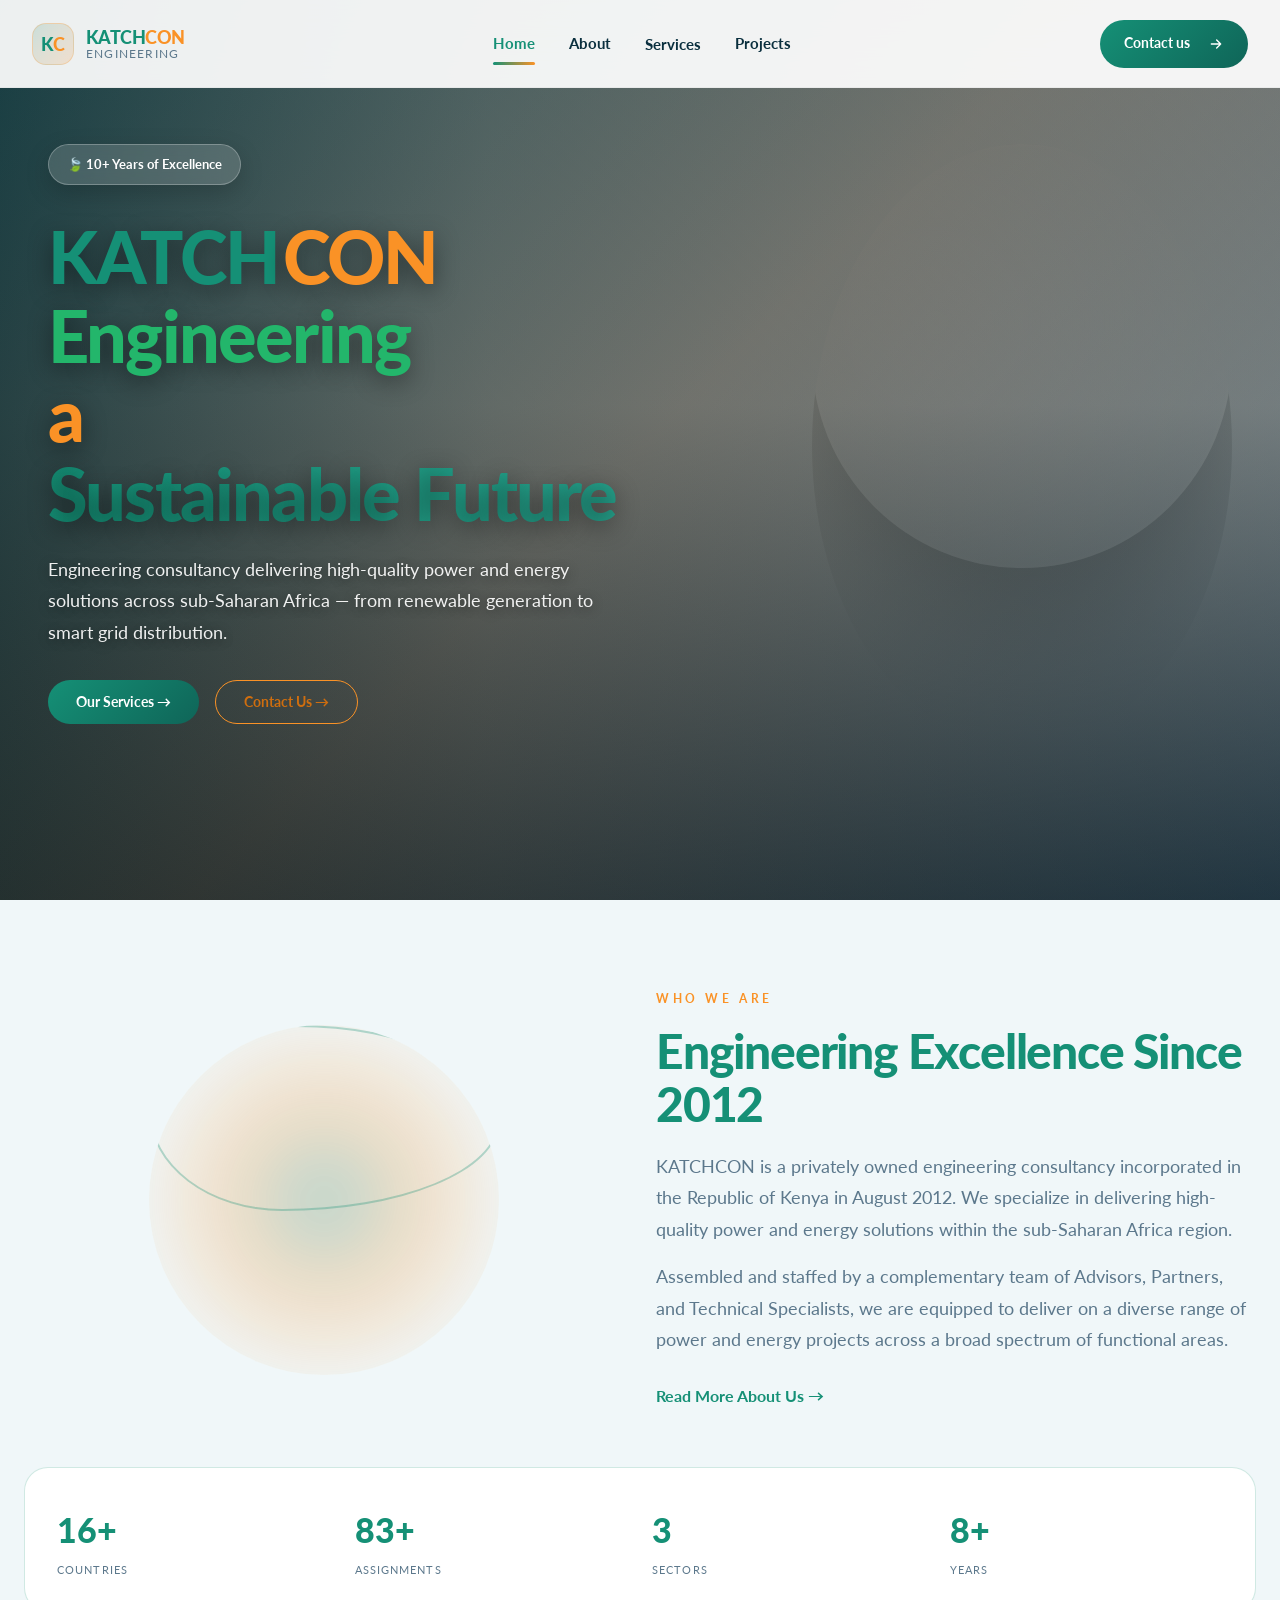
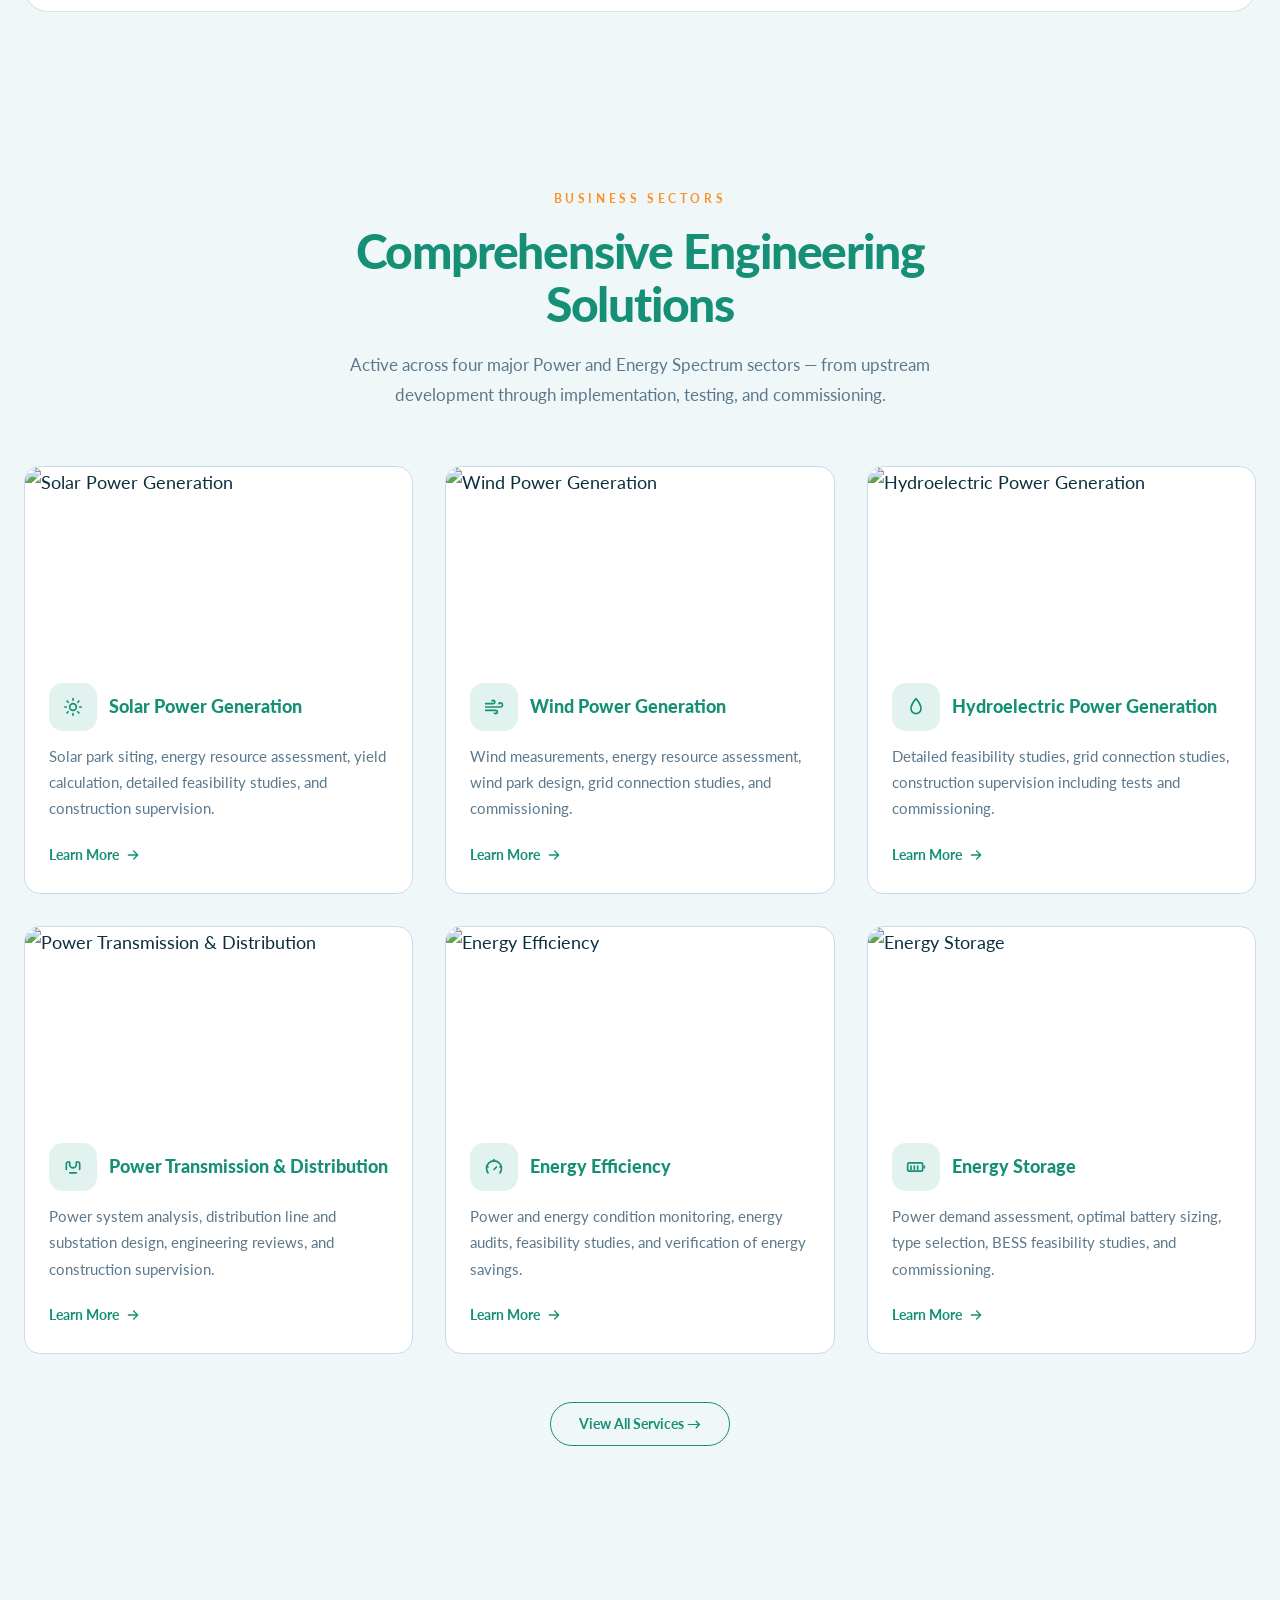
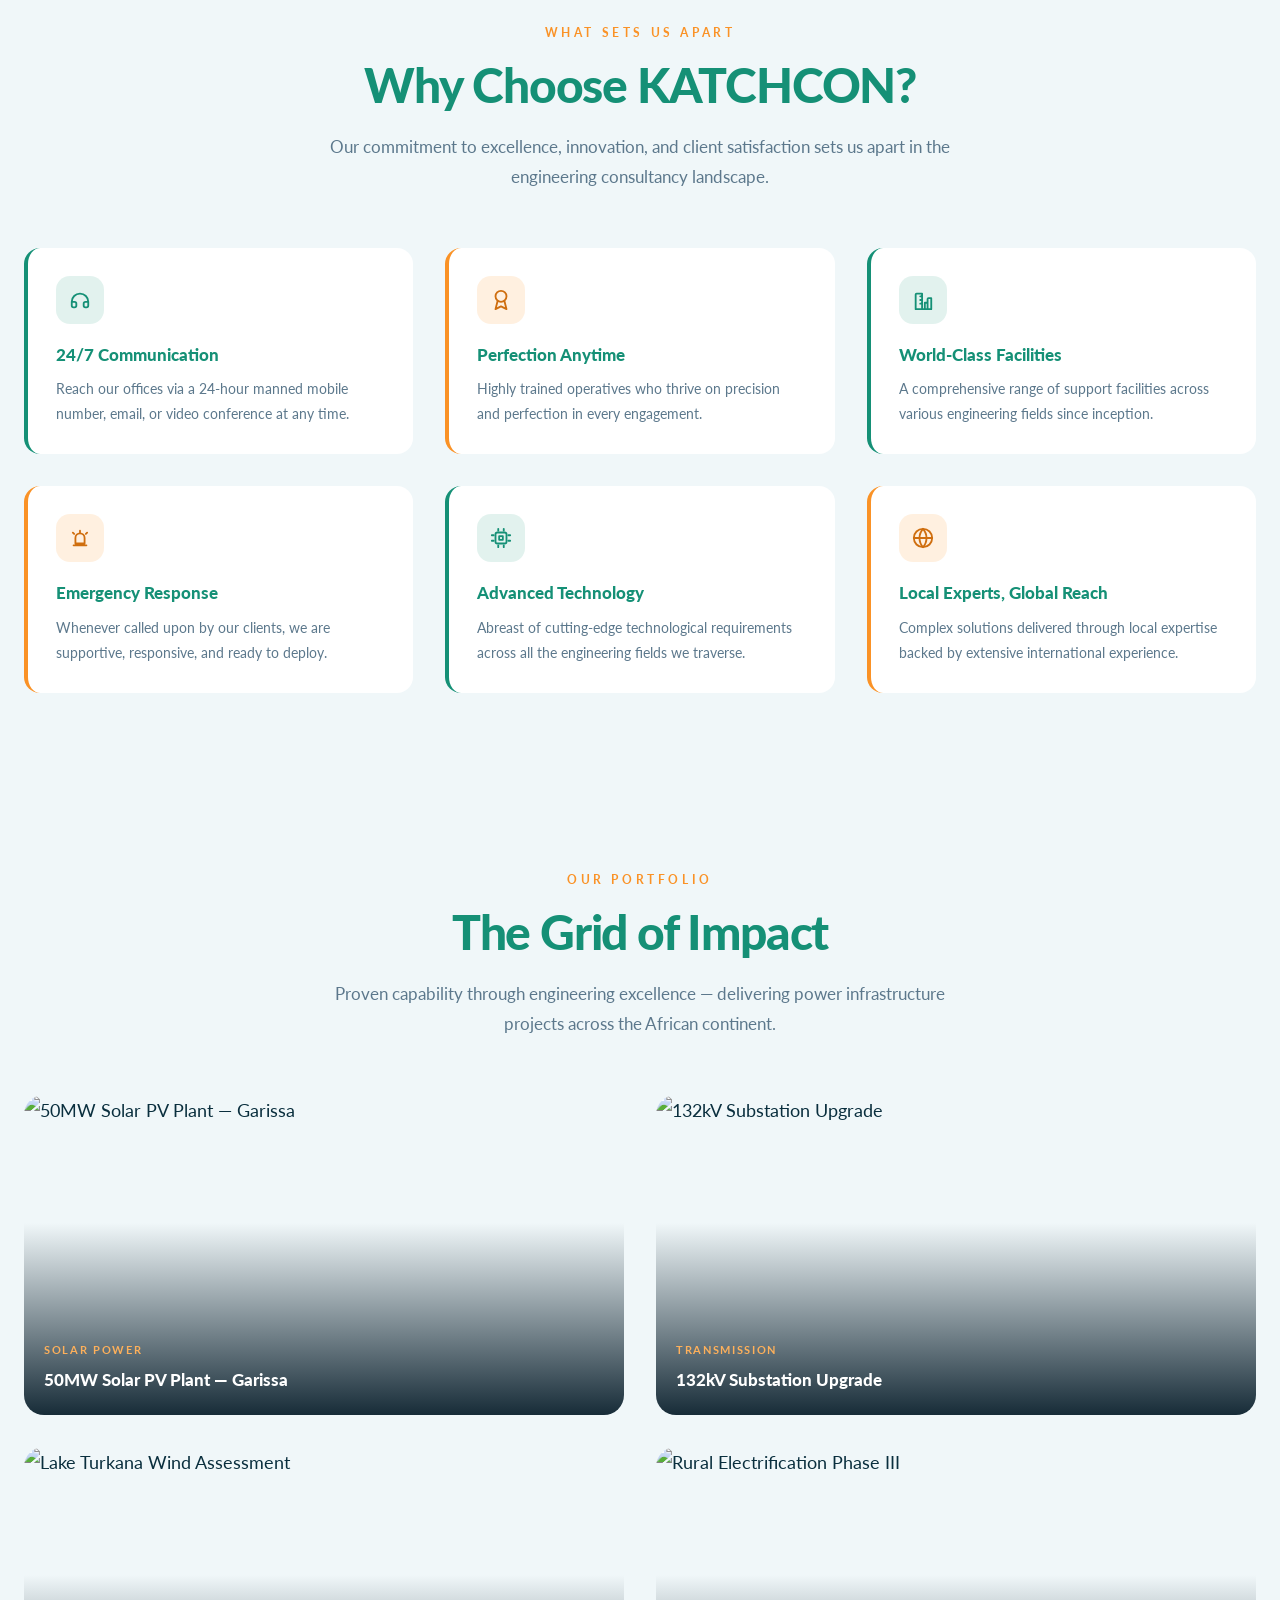
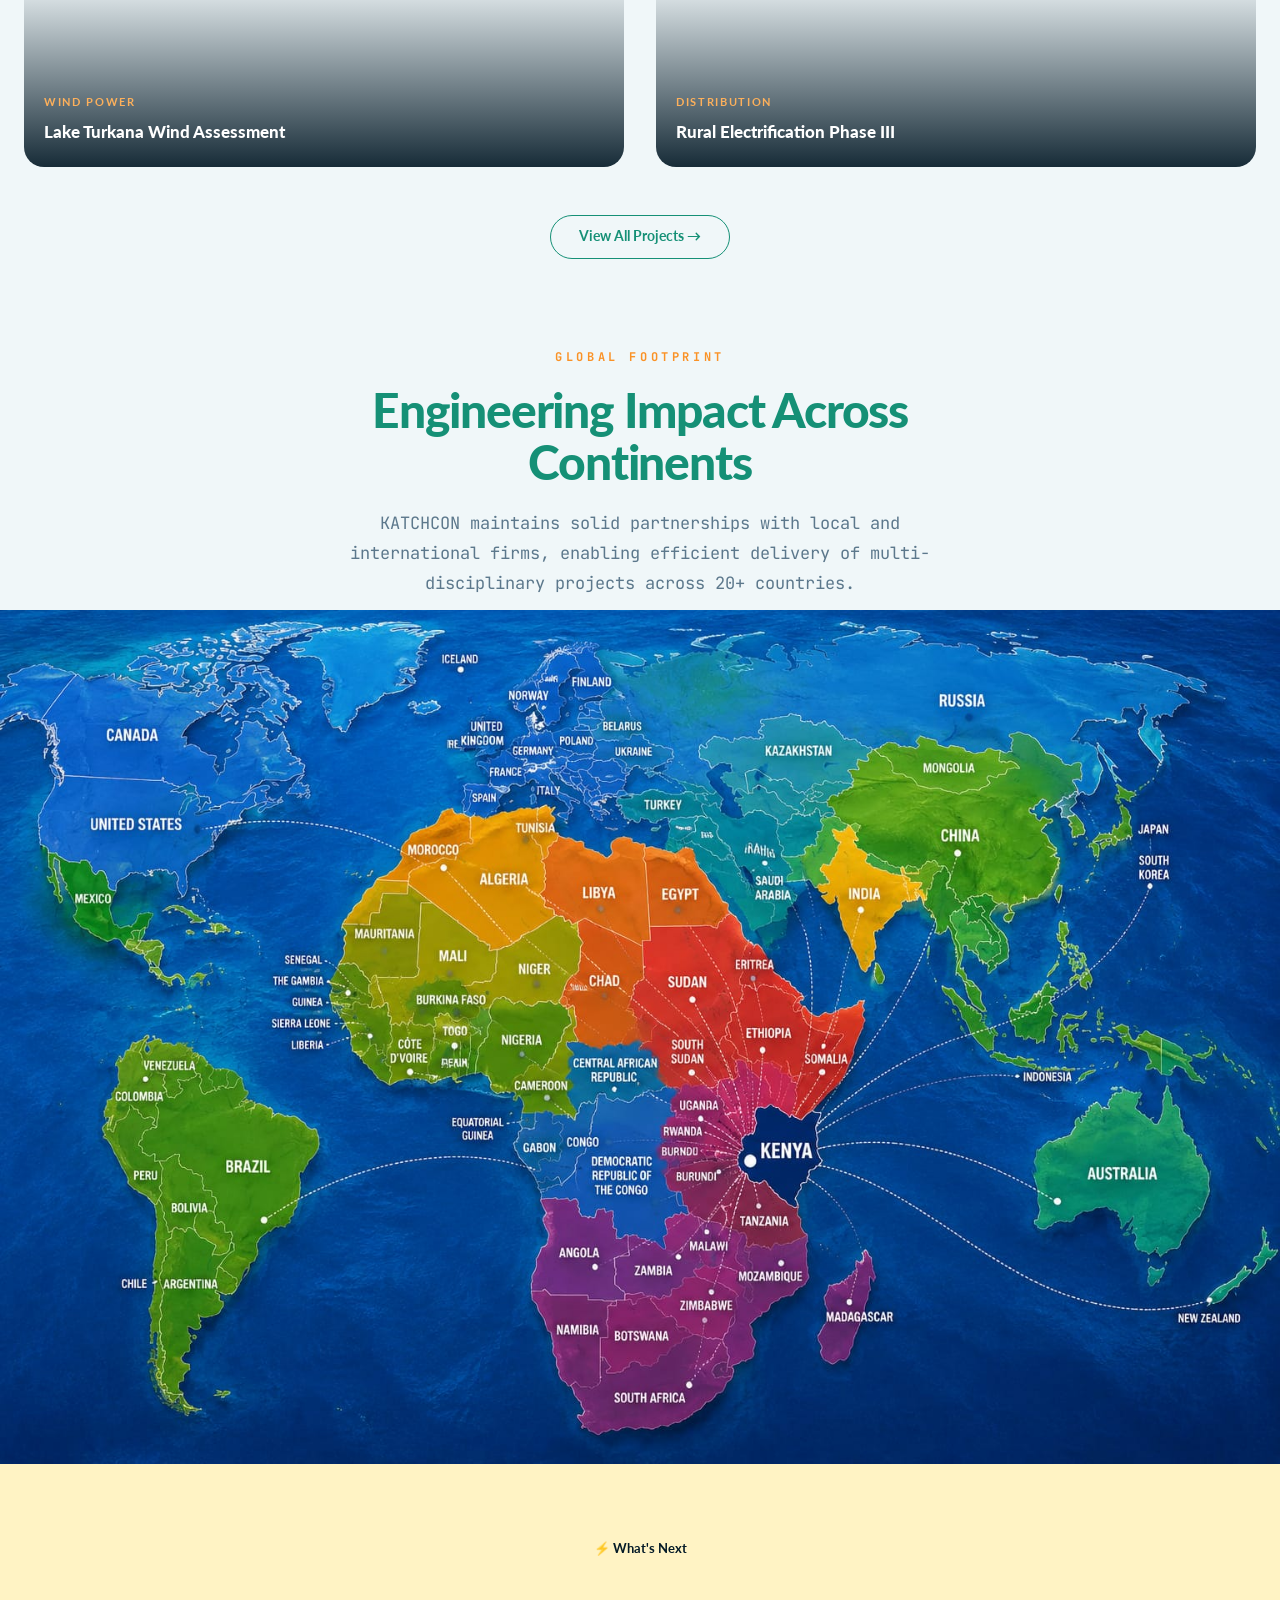
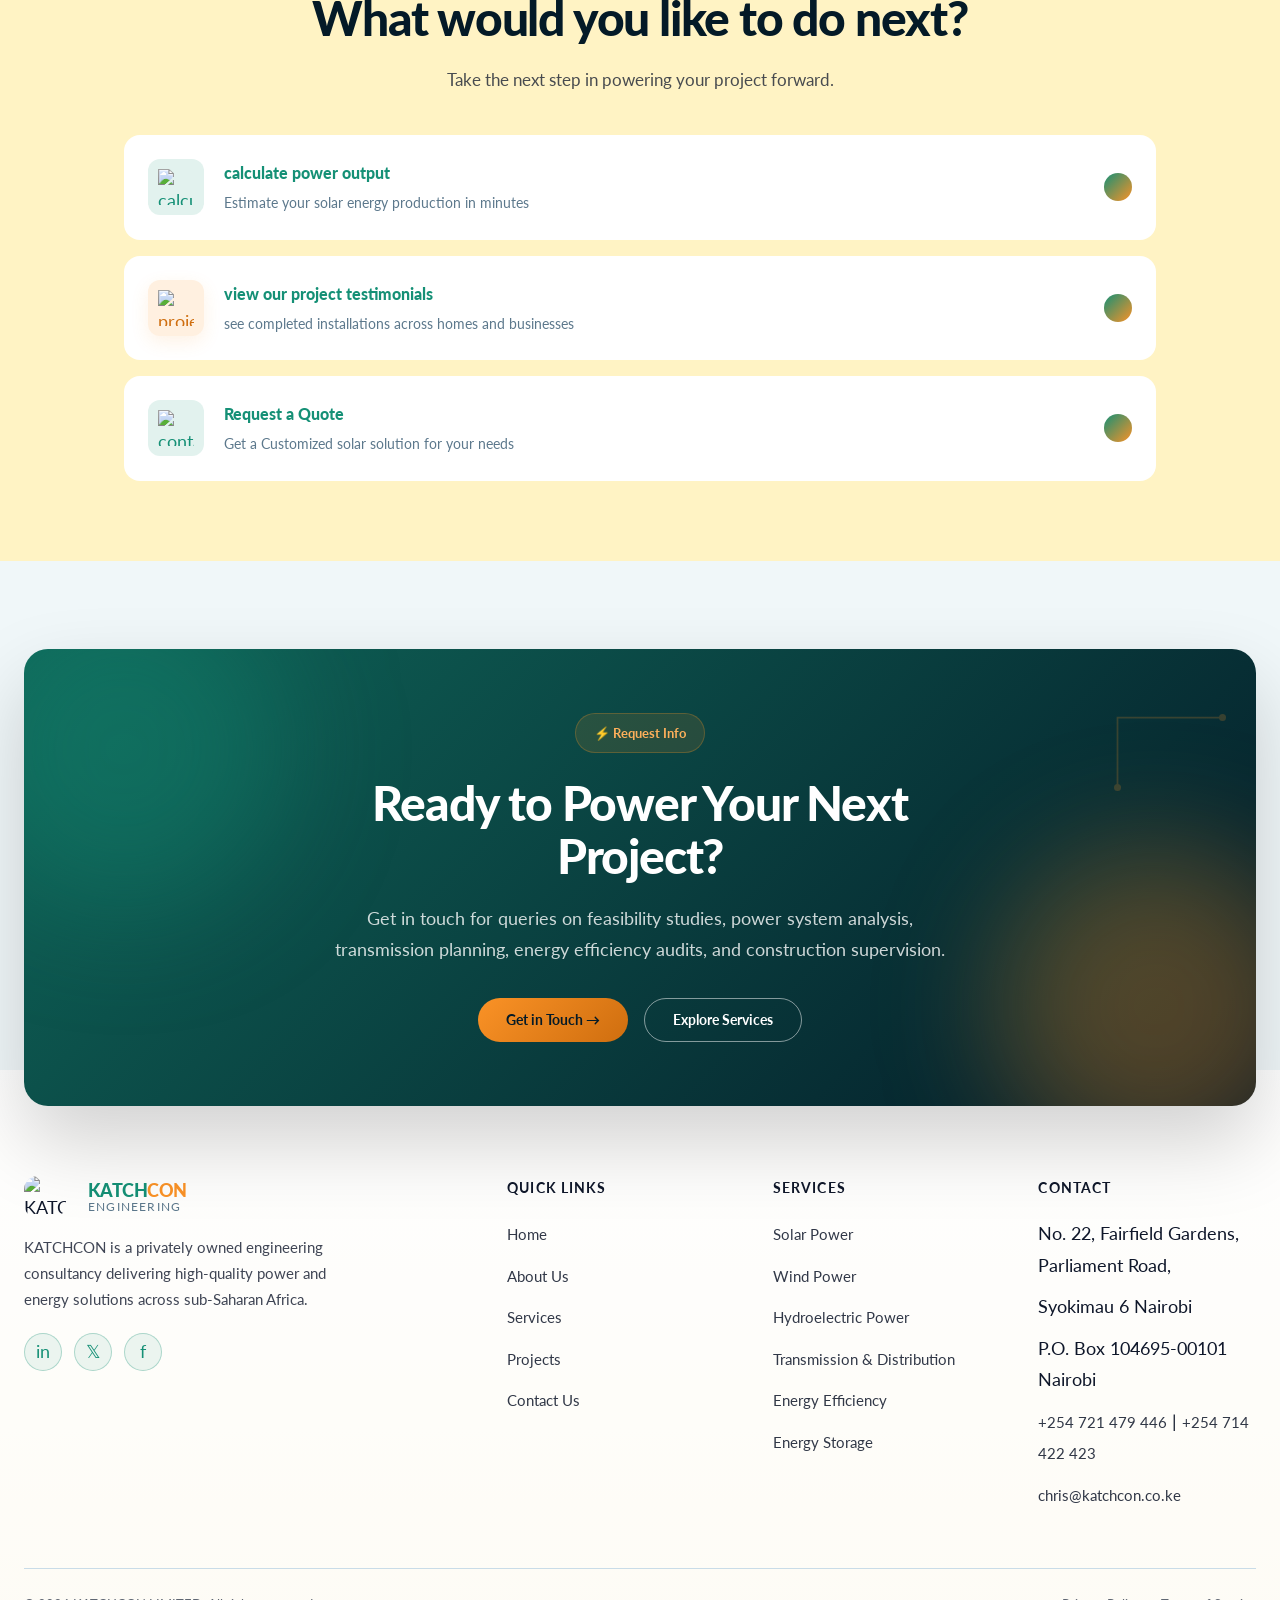
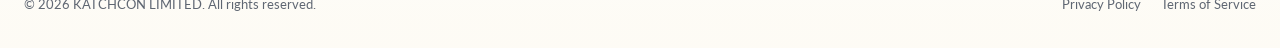
==== commit 6b29d54e: "Update footer, hero stats section, and contact form styling" ====
--- a/index.html
+++ b/index.html
@@ -11,9 +11,14 @@
   .katchcon-map-demo {
     font-family: 'JetBrains Mono', 'Fira Code', 'Courier New', monospace;
     color: #ffffff;
-    background: #0b0d0e;
+    background: transparent; /* use site theme background */
     padding: 0;
     margin: 0;
+  }
+
+  /* Ensure eyebrow heading is visible on the page background */
+  .katchcon-map-demo .h2-section {
+    color: var(--teal) !important;
   }
 
   .katchcon-map-demo .map-container {
@@ -26,32 +31,34 @@
     --hub-yellow: #ffcc00;
     --badge-bg: #000000;
     width: 100vw;
-    height: 70vh;
-    min-height: 500px;
+    /* ensure full-bleed edge-to-edge regardless of parent container */
+    margin-left: calc(50% - 50vw);
+    margin-right: calc(50% - 50vw);
+    /* let the container size itself to the image so nothing is cropped */
     position: relative;
-    overflow: hidden;
-    background: #0d1011;
+    overflow: visible;
+    background: transparent;
   }
 
   .katchcon-map-demo .map-container::before {
     content: "";
     position: absolute;
     inset: 0;
-    background: radial-gradient(circle at 60% 45%, rgba(255, 204, 0, 0.06), transparent 35%);
+    background: none;
     z-index: 0;
     pointer-events: none;
   }
 
-  .katchcon-map-demo .map-bg {
-    position: absolute;
-    inset: 0;
+  .katchcon-map-demo .map-img {
+    display: block;
+    width: 100%;
+    height: auto;
     z-index: 0;
-    /* use the local map image (map.png) in the project root */
-    background-image: url('map.png');
-    background-size: cover;
-    background-position: center;
-    filter: brightness(0.95) contrast(1.02) saturate(1);
-    transform: scale(1.02);
+    position: relative;
+    pointer-events: none;
+    object-fit: contain;
+    object-position: center center;
+    filter: none;
   }
 
   .katchcon-map-demo .map-overlay {
@@ -59,7 +66,7 @@
     inset: 0;
     z-index: 1;
     /* lighter overlay so the map is visible */
-    background: rgba(10, 10, 15, 0.28);
+    background: transparent;
   }
 
   .katchcon-map-demo .links-overlay {
@@ -84,8 +91,8 @@
     stroke-width: 0.45; /* thin */
     stroke-dasharray: 6 4; /* clear dash spacing */
     opacity: 1;
-    animation: dashFlow 1.8s linear infinite;
-    filter: drop-shadow(0 1px 2px rgba(92,157,255,0.18));
+    animation: none !important;
+    filter: none !important;
   }
 
   .katchcon-map-demo .link-sea {
@@ -93,8 +100,8 @@
     stroke-width: 0.45;
     stroke-dasharray: 7 4;
     opacity: 1;
-    animation: dashFlow 2.8s linear infinite;
-    filter: drop-shadow(0 1px 2px rgba(51,102,204,0.16));
+    animation: none !important;
+    filter: none !important;
   }
 
   .katchcon-map-demo .link-land {
@@ -102,12 +109,15 @@
     stroke-width: 0.38;
     stroke-dasharray: 5 3;
     opacity: 0.95;
-    animation: dashFlow 2.2s linear infinite;
-    filter: drop-shadow(0 1px 2px rgba(209,209,209,0.12));
+    animation: none !important;
+    filter: none !important;
   }
 
   /* slightly larger emoji markers with subtle shadow for readability */
-  .katchcon-map-demo .links-overlay text { font-size: 4px; filter: drop-shadow(0 1px 1px rgba(0,0,0,0.45)); }
+  .katchcon-map-demo .links-overlay text { font-size: 4px; filter: none; }
+
+  /* disable all animations and transitions inside the map demo */
+  .katchcon-map-demo, .katchcon-map-demo * { animation: none !important; transition: none !important; }
 
   .katchcon-map-demo .markers {
     position: absolute;
@@ -312,8 +322,7 @@
 
   @media (max-width: 768px) {
     .katchcon-map-demo .map-container {
-      height: 60vh;
-      min-height: 360px;
+      /* allow container to size to the image on small screens */
     }
 
     .katchcon-map-demo .info-panel {
@@ -380,13 +389,12 @@
           <span class="pill-badge">🍃 10+ Years of Excellence</span>
           <h1 class="h1-hero">
             <span class="brand-word"><span class="text-teal">KATCH</span><span class="text-amber">CON</span></span>
-            <span>Engineering a</span>
-            <span class="text-gradient-teal">Sustainable Future</span>
+            <span><span class="engineering">Engineering</span> <span class="text-amber">a&nbsp;</span><span class="text-gradient-teal">Sustainable Future</span></span>
           </h1>
           <p class="lead">Engineering consultancy delivering high-quality power and energy solutions across sub-Saharan Africa — from renewable generation to smart grid distribution.</p>
           <div class="hero-buttons">
             <a href="services.html" class="btn btn-primary">Our Services &rarr;</a>
-            <a href="contact.html" class="btn btn-outline-amber">Contact Us</a>
+          <a href="contact.html" class="btn btn-outline-amber">Contact Us &rarr;</a>
           </div>
         </div>
         <div class="hero-bubble tr bubble-wrap reveal">
@@ -502,92 +510,42 @@
     </div>
   </section>
 
-  <!-- GLOBAL PRESENCE -->
+  <!-- GLOBAL PRESENCE (intro + static JPEG combined) -->
   <section class="katchcon-map-demo">
+    <div class="container">
+      <div class="section-eyebrow-block reveal" style="margin-bottom:12px;">
+        <span class="mono-label">Global Footprint</span>
+        <h2 class="h2-section">Engineering Impact Across Continents</h2>
+        <p class="section-desc" style="margin:0 auto;">KATCHCON maintains solid partnerships with local and international firms, enabling efficient delivery of multi-disciplinary projects across 20+ countries.</p>
+      </div>
+    </div>
     <div class="map-container">
-      <div class="map-bg"></div>
-      <div class="map-overlay"></div>
-      <svg class="links-overlay" viewBox="0 0 100 100" preserveAspectRatio="none" aria-hidden="true">
-        <path id="air1" class="link-air" d="M47 27 C 35 29, 29 31, 26 34" />
-        <path id="air2" class="link-air" d="M47 27 C 50 32, 52 35, 54 37" />
-        <path id="air3" class="link-air" d="M54 37 C 58 39, 60 40, 61 42" />
-        <path id="air4" class="link-air" d="M61 42 C 64 44, 66 45, 67 46" />
-        <path id="air5" class="link-air" d="M61 42 C 70 40, 77 39, 81 39" />
-        <path id="air6" class="link-air" d="M67 46 C 72 49, 74 53, 76 56" />
-        <path id="air7" class="link-air" d="M76 56 C 79 48, 80 43, 81 39" />
-        <path id="air8" class="link-air" d="M81 39 C 84 38, 85 37, 86 37" />
-        <path id="air9" class="link-air" d="M76 56 C 82 60, 86 66, 89 73" />
-        <path id="air10" class="link-air" d="M86 37 C 75 32, 42 27, 26 34" />
-        <path id="air11" class="link-air" d="M17 37 C 21 35, 24 35, 26 34" />
-        <path id="air12" class="link-air" d="M47 27 C 51 34, 55 44, 58 55" />
-        <path id="air13" class="link-air" d="M58 55 C 56 53, 56 53, 56 53" />
-        <path id="air14" class="link-air" d="M61 42 C 60 48, 59 52, 58 55" />
-        <g><animateMotion dur="6s" repeatCount="indefinite" rotate="auto"><mpath href="#air1"/></animateMotion><text x="0" y="0" font-size="3" fill="#5c9dff">✈</text></g>
-        <g><animateMotion dur="6s" repeatCount="indefinite" rotate="auto"><mpath href="#air2"/></animateMotion><text x="0" y="0" font-size="3" fill="#5c9dff">✈</text></g>
-        <g><animateMotion dur="6s" repeatCount="indefinite" rotate="auto"><mpath href="#air3"/></animateMotion><text x="0" y="0" font-size="3" fill="#5c9dff">✈</text></g>
-        <g><animateMotion dur="6s" repeatCount="indefinite" rotate="auto"><mpath href="#air4"/></animateMotion><text x="0" y="0" font-size="3" fill="#5c9dff">✈</text></g>
-        <g><animateMotion dur="6s" repeatCount="indefinite" rotate="auto"><mpath href="#air5"/></animateMotion><text x="0" y="0" font-size="3" fill="#5c9dff">✈</text></g>
-        <g><animateMotion dur="6s" repeatCount="indefinite" rotate="auto"><mpath href="#air6"/></animateMotion><text x="0" y="0" font-size="3" fill="#5c9dff">✈</text></g>
-        <g><animateMotion dur="6s" repeatCount="indefinite" rotate="auto"><mpath href="#air7"/></animateMotion><text x="0" y="0" font-size="3" fill="#5c9dff">✈</text></g>
-        <g><animateMotion dur="6s" repeatCount="indefinite" rotate="auto"><mpath href="#air8"/></animateMotion><text x="0" y="0" font-size="3" fill="#5c9dff">✈</text></g>
-        <g><animateMotion dur="6s" repeatCount="indefinite" rotate="auto"><mpath href="#air9"/></animateMotion><text x="0" y="0" font-size="3" fill="#5c9dff">✈</text></g>
-        <g><animateMotion dur="6s" repeatCount="indefinite" rotate="auto"><mpath href="#air10"/></animateMotion><text x="0" y="0" font-size="3" fill="#5c9dff">✈</text></g>
-        <g><animateMotion dur="6s" repeatCount="indefinite" rotate="auto"><mpath href="#air11"/></animateMotion><text x="0" y="0" font-size="3" fill="#5c9dff">✈</text></g>
-        <g><animateMotion dur="6s" repeatCount="indefinite" rotate="auto"><mpath href="#air12"/></animateMotion><text x="0" y="0" font-size="3" fill="#5c9dff">✈</text></g>
-        <g><animateMotion dur="6s" repeatCount="indefinite" rotate="auto"><mpath href="#air13"/></animateMotion><text x="0" y="0" font-size="3" fill="#5c9dff">✈</text></g>
-        <g><animateMotion dur="6s" repeatCount="indefinite" rotate="auto"><mpath href="#air14"/></animateMotion><text x="0" y="0" font-size="3" fill="#5c9dff">✈</text></g>
-        <path id="air15" class="link-air" d="M20 50 C 30 48, 38 46, 45 44" />
-        <path id="air16" class="link-air" d="M10 60 C 20 58, 30 56, 40 54" />
-        <path id="air17" class="link-air" d="M30 20 C 40 22, 50 24, 60 26" />
-        <path id="air18" class="link-air" d="M70 30 C 65 35, 60 40, 55 45" />
-        <path id="air19" class="link-air" d="M25 65 C 35 60, 50 55, 65 50" />
-        <path id="air20" class="link-air" d="M80 50 C 74 48, 68 46, 62 44" />
-        <g><animateMotion dur="6s" repeatCount="indefinite" rotate="auto"><mpath href="#air15"/></animateMotion><text x="0" y="0" font-size="3" fill="#5c9dff">✈</text></g>
-        <g><animateMotion dur="6.4s" repeatCount="indefinite" rotate="auto"><mpath href="#air16"/></animateMotion><text x="0" y="0" font-size="3" fill="#5c9dff">✈</text></g>
-        <g><animateMotion dur="5.6s" repeatCount="indefinite" rotate="auto"><mpath href="#air17"/></animateMotion><text x="0" y="0" font-size="3" fill="#5c9dff">✈</text></g>
-        <g><animateMotion dur="6.2s" repeatCount="indefinite" rotate="auto"><mpath href="#air18"/></animateMotion><text x="0" y="0" font-size="3" fill="#5c9dff">✈</text></g>
-        <g><animateMotion dur="7s" repeatCount="indefinite" rotate="auto"><mpath href="#air19"/></animateMotion><text x="0" y="0" font-size="3" fill="#5c9dff">✈</text></g>
-        <g><animateMotion dur="5.8s" repeatCount="indefinite" rotate="auto"><mpath href="#air20"/></animateMotion><text x="0" y="0" font-size="3" fill="#5c9dff">✈</text></g>
-        <path id="sea1" class="link-sea" d="M59 58 C 64 54, 68 50, 67 46" />
-        <path id="sea2" class="link-sea" d="M59 58 C 67 56, 72 56, 76 56" />
-        <path id="sea3" class="link-sea" d="M59 58 C 61 50, 61 46, 61 42" />
-        <path id="sea4" class="link-sea" d="M76 56 C 82 63, 85 68, 89 73" />
-        <path id="sea5" class="link-sea" d="M49 52 C 41 60, 38 67, 34 71" />
-        <path id="sea6" class="link-sea" d="M52 75 C 54 72, 55 71, 56 69" />
-        <path id="sea7" class="link-sea" d="M67 46 C 73 43, 77 41, 81 39" />
-        <g><animateMotion dur="10s" repeatCount="indefinite" rotate="auto"><mpath href="#sea1"/></animateMotion><text x="0" y="0" font-size="3" fill="#3366cc">⚓</text></g>
-        <g><animateMotion dur="10s" repeatCount="indefinite" rotate="auto"><mpath href="#sea2"/></animateMotion><text x="0" y="0" font-size="3" fill="#3366cc">⚓</text></g>
-        <g><animateMotion dur="10s" repeatCount="indefinite" rotate="auto"><mpath href="#sea3"/></animateMotion><text x="0" y="0" font-size="3" fill="#3366cc">⚓</text></g>
-        <g><animateMotion dur="10s" repeatCount="indefinite" rotate="auto"><mpath href="#sea4"/></animateMotion><text x="0" y="0" font-size="3" fill="#3366cc">⚓</text></g>
-        <g><animateMotion dur="10s" repeatCount="indefinite" rotate="auto"><mpath href="#sea5"/></animateMotion><text x="0" y="0" font-size="3" fill="#3366cc">⚓</text></g>
-        <g><animateMotion dur="10s" repeatCount="indefinite" rotate="auto"><mpath href="#sea6"/></animateMotion><text x="0" y="0" font-size="3" fill="#3366cc">⚓</text></g>
-        <g><animateMotion dur="10s" repeatCount="indefinite" rotate="auto"><mpath href="#sea7"/></animateMotion><text x="0" y="0" font-size="3" fill="#3366cc">⚓</text></g>
-        <path id="land1" class="link-land" d="M58 55 C 58 57, 59 58, 59 58" />
-        <path id="land2" class="link-land" d="M58 55 C 56 54, 56 53, 56 53" />
-        <path id="land3" class="link-land" d="M54 37 C 51 44, 49 48, 49 52" />
-        <path id="land4" class="link-land" d="M56 69 C 54 72, 52 74, 52 75" />
-        <path id="land5" class="link-land" d="M49 52 C 54 54, 57 55, 58 55" />
-        <g><animateMotion dur="8s" repeatCount="indefinite" rotate="auto"><mpath href="#land1"/></animateMotion><text x="0" y="0" font-size="2.5" fill="#d1d1d1">🚛</text></g>
-        <g><animateMotion dur="8s" repeatCount="indefinite" rotate="auto"><mpath href="#land2"/></animateMotion><text x="0" y="0" font-size="2.5" fill="#d1d1d1">🚛</text></g>
-        <g><animateMotion dur="8s" repeatCount="indefinite" rotate="auto"><mpath href="#land3"/></animateMotion><text x="0" y="0" font-size="2.5" fill="#d1d1d1">🚛</text></g>
-        <g><animateMotion dur="8s" repeatCount="indefinite" rotate="auto"><mpath href="#land4"/></animateMotion><text x="0" y="0" font-size="2.5" fill="#d1d1d1">🚛</text></g>
-        <g><animateMotion dur="8s" repeatCount="indefinite" rotate="auto"><mpath href="#land5"/></animateMotion><text x="0" y="0" font-size="2.5" fill="#d1d1d1">🚛</text></g>
-      </svg>
-      <div class="markers"></div>
-      <div class="panel info-panel">
-        <h3>KATCHCON GLOBAL NETWORK</h3>
-        <div class="subtitle-row"><span class="pulse-dot"></span><span>18 Active Links • 7 Regions</span></div>
-      </div>
-      <div class="panel legend-panel">
-        <p class="legend-title">Legend</p>
-        <div class="legend-row"><span class="legend-line" style="border-color: #5c9dff;"></span><span>Air</span></div>
-        <div class="legend-row"><span class="legend-line" style="border-color: #3366cc;"></span><span>Sea</span></div>
-        <div class="legend-row"><span class="legend-line" style="border-color: #d1d1d1;"></span><span>Land</span></div>
-        <div class="legend-row"><span class="legend-dot"></span><span>Kenya Hub</span></div>
-      </div>
-      <div class="panel hub-status">
-        <span class="ke-badge">KE</span>
-        <span>Primary Hub: Nairobi / Mombasa</span>
+      <img src="map.jpeg" class="map-img" alt="World map" aria-hidden="true">
+    </div>
+  </section>
+  <!-- What's Next (added) -->
+  <section class="whats-next-section">
+    <div class="overlay"></div>
+    <div class="container center-col reveal">
+      <span class="pill-badge">⚡ What's Next</span>
+      <h2 class="h2-section">What would you like to do next?</h2>
+      <p class="section-desc" style="margin:0 auto 40px;">Take the next step in powering your project forward.</p>
+      <div style="text-align:left;">
+        <a href="calculator.html" class="next-row">
+          <div class="icon-box"><img src="https://media.base44.com/images/public/6a4498cb9123b20110361f7c/d83329bb3_generated_63a793bb.png" alt="calculator logo"></div>
+          <div><h4>calculate power output</h4><p>Estimate your solar energy production in minutes</p></div>
+          <span class="arrow"></span>
+        </a>
+        <a href="projects.html" class="next-row">
+          <div class="icon-box amber"><img src="https://media.base44.com/images/public/6a4498cb9123b20110361f7c/367742b2c_generated_582930e1.png" alt="projects logo"></div>
+          <div><h4>view our project testimonials</h4><p>see completed installations across homes and businesses</p></div>
+          <span class="arrow"></span>
+        </a>
+        <a href="contact.html" class="next-row">
+          <div class="icon-box"><img src="https://media.base44.com/images/public/6a4498cb9123b20110361f7c/d2e6eae6e_generated_d76d0dca.png" alt="contact logo"></div>
+          <div><h4>Request a Quote</h4><p>Get a Customized solar solution for your needs</p></div>
+          <span class="arrow"></span>
+        </a>
       </div>
     </div>
   </section>
@@ -655,59 +613,6 @@
       </div>`).join("");
   });
 </script>
-<script>
-  document.addEventListener('DOMContentLoaded', () => {
-    const markerHost = document.querySelector('.katchcon-map-demo .markers');
-    if (!markerHost) return;
-
-    const cities = [
-      { name: 'Los Angeles', left: 17, top: 37, hub: false, badge: true, badgeLeft: 18.7, badgeTop: 34.8 },
-      { name: 'New York', left: 26, top: 34, hub: false, badge: false, badgeLeft: 0, badgeTop: 0 },
-      { name: 'São Paulo', left: 34, top: 71, hub: false, badge: false, badgeLeft: 0, badgeTop: 0 },
-      { name: 'London', left: 47, top: 27, hub: false, badge: true, badgeLeft: 49.2, badgeTop: 24.8 },
-      { name: 'Lagos', left: 49, top: 52, hub: false, badge: false, badgeLeft: 0, badgeTop: 0 },
-      { name: 'Cairo', left: 54, top: 37, hub: false, badge: false, badgeLeft: 0, badgeTop: 0 },
-      { name: 'Addis Ababa', left: 56, top: 53, hub: false, badge: false, badgeLeft: 0, badgeTop: 0 },
-      { name: 'Cape Town', left: 52, top: 75, hub: false, badge: false, badgeLeft: 0, badgeTop: 0 },
-      { name: 'Johannesburg', left: 56, top: 69, hub: false, badge: false, badgeLeft: 0, badgeTop: 0 },
-      { name: 'Nairobi', left: 58, top: 55, hub: true, badge: true, badgeLeft: 61.3, badgeTop: 53.4 },
-      { name: 'Mombasa', left: 59, top: 58, hub: true, badge: true, badgeLeft: 61.8, badgeTop: 56.2 },
-      { name: 'Dubai', left: 61, top: 42, hub: false, badge: true, badgeLeft: 63.4, badgeTop: 40.0 },
-      { name: 'Mumbai', left: 67, top: 46, hub: false, badge: false, badgeLeft: 0, badgeTop: 0 },
-      { name: 'Singapore', left: 76, top: 56, hub: false, badge: true, badgeLeft: 78.3, badgeTop: 54.4 },
-      { name: 'Shanghai', left: 81, top: 39, hub: false, badge: false, badgeLeft: 0, badgeTop: 0 },
-      { name: 'Tokyo', left: 86, top: 37, hub: false, badge: false, badgeLeft: 0, badgeTop: 0 },
-      { name: 'Sydney', left: 89, top: 73, hub: false, badge: false, badgeLeft: 0, badgeTop: 0 }
-    ];
-
-    cities.forEach((city) => {
-      const marker = document.createElement('div');
-      marker.className = `city-marker${city.hub ? ' hub' : ''}`;
-      marker.style.left = `${city.left}%`;
-      marker.style.top = `${city.top}%`;
-      marker.setAttribute('tabindex', '0');
-      marker.setAttribute('aria-label', city.name);
-      marker.innerHTML = `<span class="marker-dot"></span><span>${city.name}</span>`;
-
-      const activate = () => marker.classList.add('is-active');
-      const deactivate = () => marker.classList.remove('is-active');
-
-      marker.addEventListener('mouseenter', activate);
-      marker.addEventListener('mouseleave', deactivate);
-      marker.addEventListener('focus', activate);
-      marker.addEventListener('blur', deactivate);
-      markerHost.appendChild(marker);
-
-      if (city.badge) {
-        const badge = document.createElement('div');
-        badge.className = 'city-badge';
-        badge.style.left = `${city.badgeLeft}%`;
-        badge.style.top = `${city.badgeTop}%`;
-        badge.textContent = 'KATCHCON';
-        markerHost.appendChild(badge);
-      }
-    });
-  });
-</script>
+
 </body>
 </html>
--- a/css/style.css
+++ b/css/style.css
@@ -7,21 +7,21 @@
 /* ---------- Color system / themes ---------- */
 :root, [data-theme="forest"] {
   --background:#F7F5F0; --foreground:#1A3312; --surface:#FFFFFF; --obsidian:#12240E;
-  --teal:#2E6B18; --teal-light:#4A8C2D; --teal-dark:#1A3312;
-  --amber:#D4A017; --amber-light:#E8B923; --amber-dark:#A67C00;
+  --teal:#159076; --teal-light:#2BA792; --teal-dark:#0F6558;
+  --amber:#FA9226; --amber-light:#FDB05B; --amber-dark:#CF6E0F;
   --muted:#E8E5DC; --muted-foreground:#6B7060; --border:#D1CFC4;
   --destructive:#E5484D; --radius:8px;
 }
 [data-theme="solar"] {
   --background:#FBF3E7; --foreground:#3B2410; --surface:#FFFFFF; --obsidian:#2B1708;
-  --teal:#C1440E; --teal-light:#E0702F; --teal-dark:#7A2E0A;
-  --amber:#E8A33D; --amber-light:#F4C267; --amber-dark:#B87A1E;
+  --teal:#159076; --teal-light:#2BA792; --teal-dark:#0F6558;
+  --amber:#FA9226; --amber-light:#FDB05B; --amber-dark:#CF6E0F;
   --muted:#F0E2CC; --muted-foreground:#8A6B48; --border:#E3CBA5; --destructive:#E5484D;
 }
 [data-theme="ocean"] {
   --background:#F0F7F9; --foreground:#0A2F3E; --surface:#FFFFFF; --obsidian:#041A27;
-  --teal:#0F6E8C; --teal-light:#3B96C3; --teal-dark:#083446;
-  --amber:#E8A33D; --amber-light:#F4C267; --amber-dark:#B87A1E;
+  --teal:#159076; --teal-light:#2BA792; --teal-dark:#0F6558;
+  --amber:#FA9226; --amber-light:#FDB05B; --amber-dark:#CF6E0F;
   --muted:#E8EFF5; --muted-foreground:#5C788C; --border:#C9DCE8; --destructive:#E5484D;
 }
 
@@ -42,7 +42,7 @@
 a { color: inherit; text-decoration: none; }
 button, input, select, textarea { font-family: inherit; font-size: inherit; color: inherit; }
 ul { list-style: none; }
-h1,h2,h3,h4 { font-family: 'Lato', 'Segoe UI', Arial, sans-serif; }
+h1,h2,h3,h4 { font-family: 'Lato', 'Segoe UI', Arial, sans-serif; color: var(--teal); }
 
 /* Scrollbar */
 ::-webkit-scrollbar { width: 6px; height: 6px; }
@@ -115,6 +115,9 @@
 .btn-outline-white:hover{ background:rgba(255,255,255,.1); }
 .btn-block{ width:100%; }
 
+.btn-arrow{ display:inline-flex; align-items:center; margin-left:10px; line-height:0; }
+.btn-arrow svg{ display:block; }
+
 .pill-badge{
   display:inline-flex;align-items:center;gap:8px;padding:8px 18px;border-radius:9999px;
   background:color-mix(in srgb, var(--teal) 10%, transparent);
@@ -226,8 +229,8 @@
 .logo{ display:flex; align-items:center; gap:12px; }
 .logo-mark{
   width:42px; height:42px; display:flex; align-items:center; justify-content:center;
-  border-radius:14px; background:linear-gradient(135deg, rgba(15,110,140,.16), rgba(232,163,61,.16));
-  border:1px solid rgba(232,163,61,0.22);
+  border-radius:14px; background:linear-gradient(135deg, color-mix(in srgb, var(--teal) 18%, transparent), color-mix(in srgb, var(--amber) 18%, transparent));
+  border:1px solid color-mix(in srgb, var(--amber) 24%, transparent);
 }
 
 /* Footer-specific logo image sizing */
@@ -341,6 +344,31 @@
   background:color-mix(in srgb, var(--teal) 12%, transparent); color:var(--teal); flex-shrink:0;
 }
 
+/* ---------- What's Next (home) ---------- */
+.whats-next-section{ background:#FFF3C4; /* soft yellow */ padding:64px 0; }
+.whats-next-section .container{ max-width:1080px; }
+.whats-next-section .pill-badge{ background:transparent; border-color:transparent; color:var(--obsidian); }
+.whats-next-section .h2-section{ color:var(--obsidian); }
+.whats-next-section .section-desc{ color:rgba(15,23,42,.76); }
+.next-row{ display:flex; align-items:center; gap:18px; padding:18px 20px; border-radius:12px; background:transparent; color:var(--obsidian); text-decoration:none; margin-bottom:12px; transition:background .18s ease, transform .12s ease; }
+.next-row:hover{ background:rgba(0,0,0,0.04); transform:translateY(-3px); }
+.next-row .icon-box{ width:56px; height:56px; border-radius:12px; flex-shrink:0; }
+.next-row .icon-box.amber{ box-shadow:0 6px 18px rgba(250,146,38,0.12); }
+.next-row h4{ margin:0; font-size:16px; font-weight:800; text-transform:none; }
+.next-row p{ margin:4px 0 0; color:rgba(15,23,42,0.7); font-size:14px; }
+.next-row .arrow{ margin-left:auto; width:28px; height:28px; display:inline-block; border-radius:9999px; background:linear-gradient(135deg,var(--teal),var(--amber)); }
+
+@media (max-width:768px){
+  .whats-next-section{ padding:48px 0; }
+  .next-row{ padding:14px; gap:12px; }
+  .next-row .icon-box{ width:48px;height:48px; }
+}
+
+/* Logo image sizing inside the icon boxes */
+.next-row .icon-box img{
+  width:36px; height:36px; object-fit:contain; display:block;
+}
+
 /* ---------- Hero (crossfade slideshow) ---------- */
 .hero{
   position:relative; min-height:100vh; padding-top:80px; display:flex; align-items:center; overflow:hidden;
@@ -364,15 +392,26 @@
 .hero-video{ position:absolute; inset:0; width:100%; height:100%; object-fit:cover; z-index:0; }
 .hero-overlay-1{
   position:absolute; inset:0; z-index:1;
-  background:linear-gradient(to bottom, color-mix(in srgb, var(--background) 90%, transparent), color-mix(in srgb, var(--background) 60%, transparent), color-mix(in srgb, var(--background) 92%, transparent));
-}
-.hero-overlay-2{ position:absolute; inset:0; z-index:1; background:color-mix(in srgb, var(--teal) 5%, transparent); }
+  background:
+    linear-gradient(90deg, rgba(4, 26, 39, 0.88) 0%, rgba(4, 26, 39, 0.62) 38%, rgba(4, 26, 39, 0.42) 100%),
+    linear-gradient(to bottom, rgba(4, 26, 39, 0.28) 0%, rgba(4, 26, 39, 0.12) 45%, rgba(4, 26, 39, 0.72) 100%);
+}
+.hero-overlay-2{ position:absolute; inset:0; z-index:1; background:linear-gradient(135deg, rgba(21,144,118,0.18), rgba(250,146,38,0.12), rgba(4,26,39,0.24)); }
 .hero-content{ position:relative; z-index:2; max-width:760px; text-align:left; margin-left:0; }
-.hero-content .h1-hero{ margin:8px 0 20px; }
+
+/* Make the word 'Engineering' clearly visible and green in the hero */
+.hero-content .engineering{
+  color: #23b66b; /* vivid green */
+  position:relative;
+  z-index:3; /* ensure it sits above overlays */
+  font-weight:900;
+}
+.hero-content .pill-badge{ background:rgba(255,255,255,0.16); color:#fff; border-color:rgba(255,255,255,0.26); backdrop-filter:blur(10px); box-shadow:0 8px 24px rgba(0,0,0,0.18); }
+.hero-content .h1-hero{ margin:8px 0 20px; text-shadow:0 6px 24px rgba(0,0,0,0.45); }
 .hero-content .h1-hero span{ display:block; }
 .hero-content .h1-hero .brand-word{ display:inline-flex; gap:0.25rem; }
 .hero-content .h1-hero .brand-word span{ display:inline; }
-.hero-content p.lead{ font-size:18px; color:var(--muted-foreground); max-width:560px; margin-bottom:32px; }
+.hero-content p.lead{ font-size:18px; color:rgba(255,255,255,0.92); text-shadow:0 2px 12px rgba(0,0,0,0.45); max-width:560px; margin-bottom:32px; }
 .hero-buttons{ display:flex; flex-wrap:wrap; gap:16px; margin-bottom:24px; }
 .hero-bubble{
   display:block;
@@ -451,7 +490,17 @@
   border-radius:24px; padding:32px; margin-top:56px;
 }
 .stat-card .stat-num, .stat-strip .stat-num{ font-size:34px; font-weight:900; color:var(--teal); }
-.stat-item{ text-align:center; }
+.hero-stats{
+  display:flex;
+  justify-content:center;
+  gap:2.5rem;
+  margin-top:1.5rem;
+  flex-wrap:wrap;
+}
+.hero-stats .stat-item{
+  flex:1 1 160px;
+  text-align:center;
+}
 
 /* ---------- Service / capability cards ---------- */
 .card{ background:var(--surface); border-radius:16px; overflow:hidden; border:1px solid var(--border); transition:transform .3s ease, box-shadow .3s ease; }
@@ -466,6 +515,20 @@
 .learn-more{ display:inline-flex; align-items:center; gap:6px; color:var(--teal); font-weight:700; font-size:14px; }
 .learn-more svg{ transition:transform .2s ease; }
 .card:hover .learn-more svg{ transform:translateX(4px); }
+
+.cta-card{ display:flex; flex-direction:column; justify-content:space-between; min-height:260px; border-radius:20px; overflow:hidden; background:linear-gradient(135deg, var(--teal-dark), var(--teal)); color:#fff; transition:transform .3s ease, box-shadow .3s ease; }
+.cta-card:hover{ transform:translateY(-4px); box-shadow:0 16px 40px rgba(0,0,0,.12); }
+.cta-card .cta-card-body{ padding:28px; display:flex; flex-direction:column; gap:18px; }
+.cta-card .cta-card-top{ display:flex; align-items:center; gap:14px; }
+.cta-card .cta-card-top .icon-box{ width:48px; height:48px; border-radius:14px; display:flex; align-items:center; justify-content:center; background:rgba(255,255,255,.18); color:#fff; }
+.cta-card .cta-card-top.amber .icon-box{ background:rgba(255,255,255,.22); color:#fff; }
+.cta-card h3{ font-size:22px; font-weight:900; color:#fff; }
+.cta-card p{ color:rgba(255,255,255,.85); line-height:1.7; }
+.cta-card .cta-card-actions{ margin-top:auto; display:flex; gap:16px; flex-wrap:wrap; }
+.cta-card .pill-badge{ background:rgba(255,255,255,.12); border-color:rgba(255,255,255,.18); color:#fff; }
+.cta-card .btn{ color:#fff; }
+.cta-card .btn-outline-white{ border-color:rgba(255,255,255,.72); color:#fff; }
+.cta-card .btn-outline-white:hover{ background:rgba(255,255,255,.12); }
 
 /* ---------- Why choose cards ---------- */
 .why-card{ background:var(--surface); border-radius:16px; padding:28px; border-left:4px solid var(--teal); }
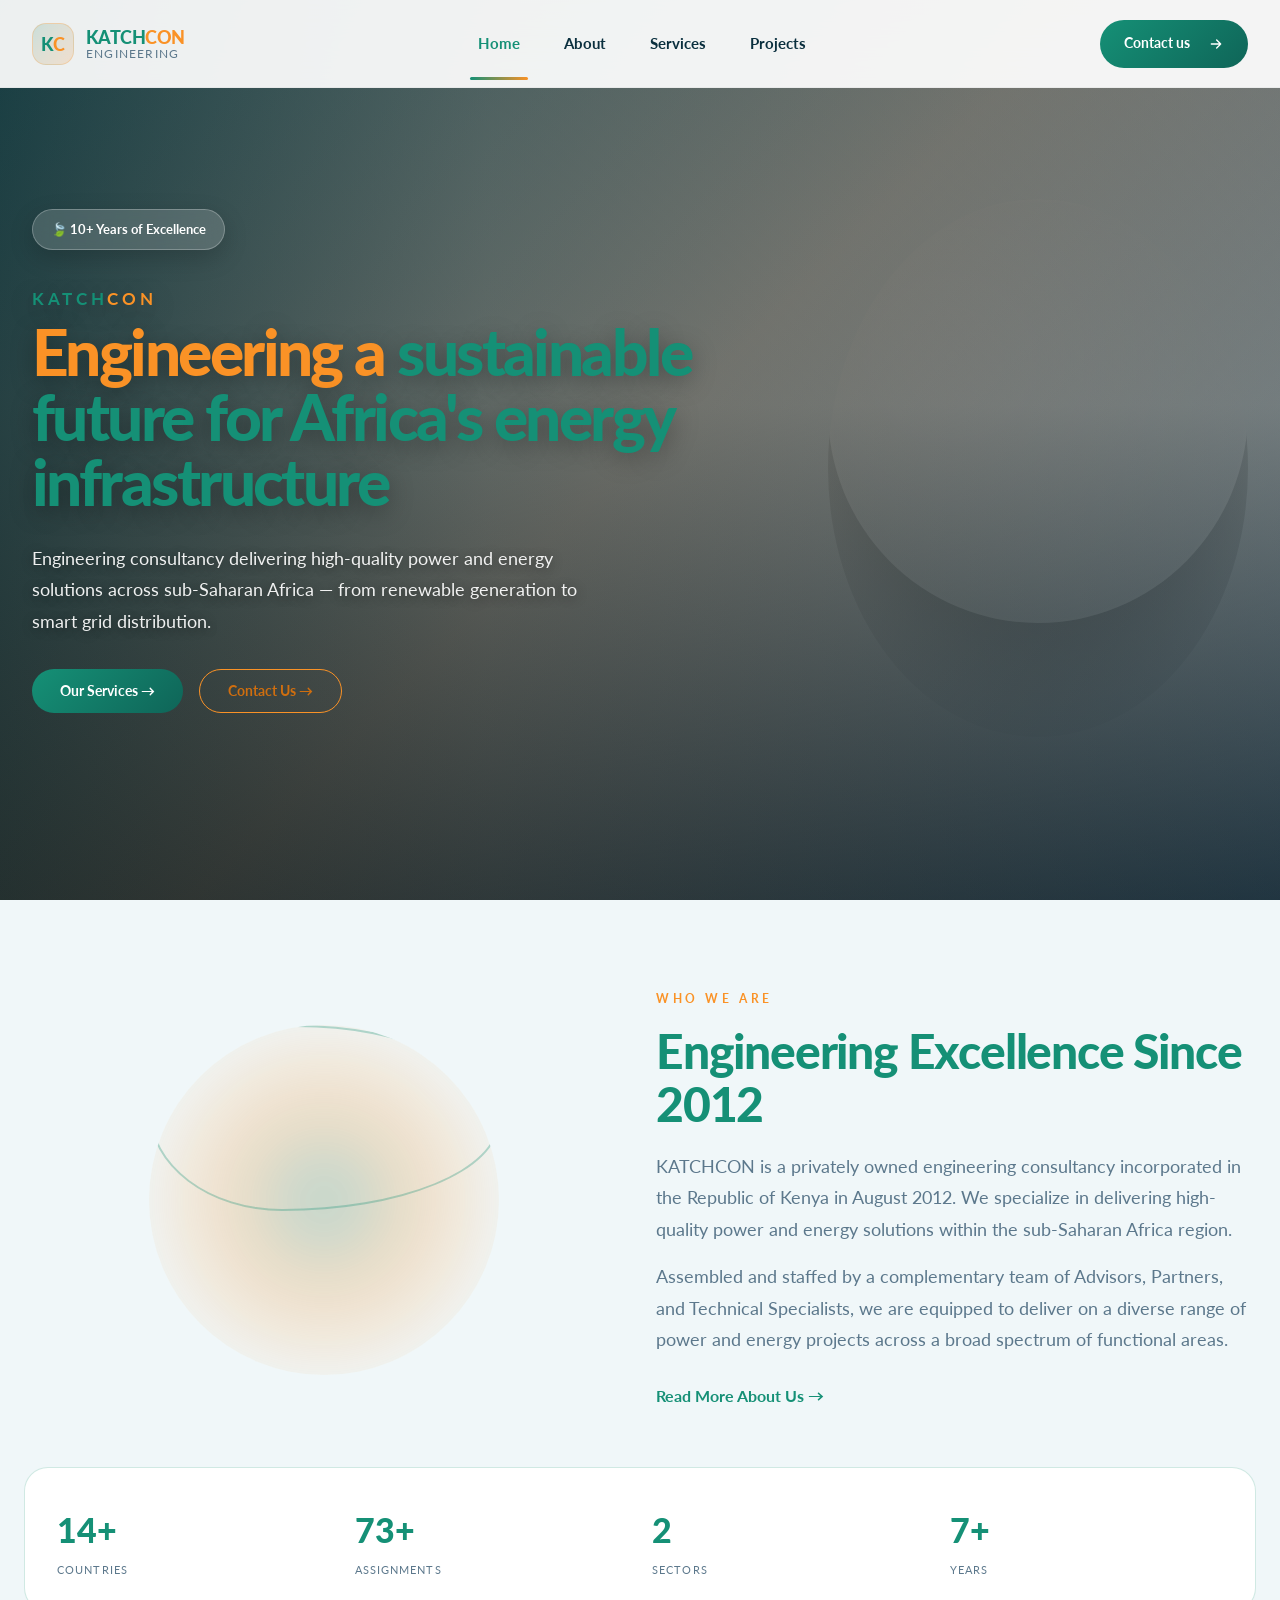
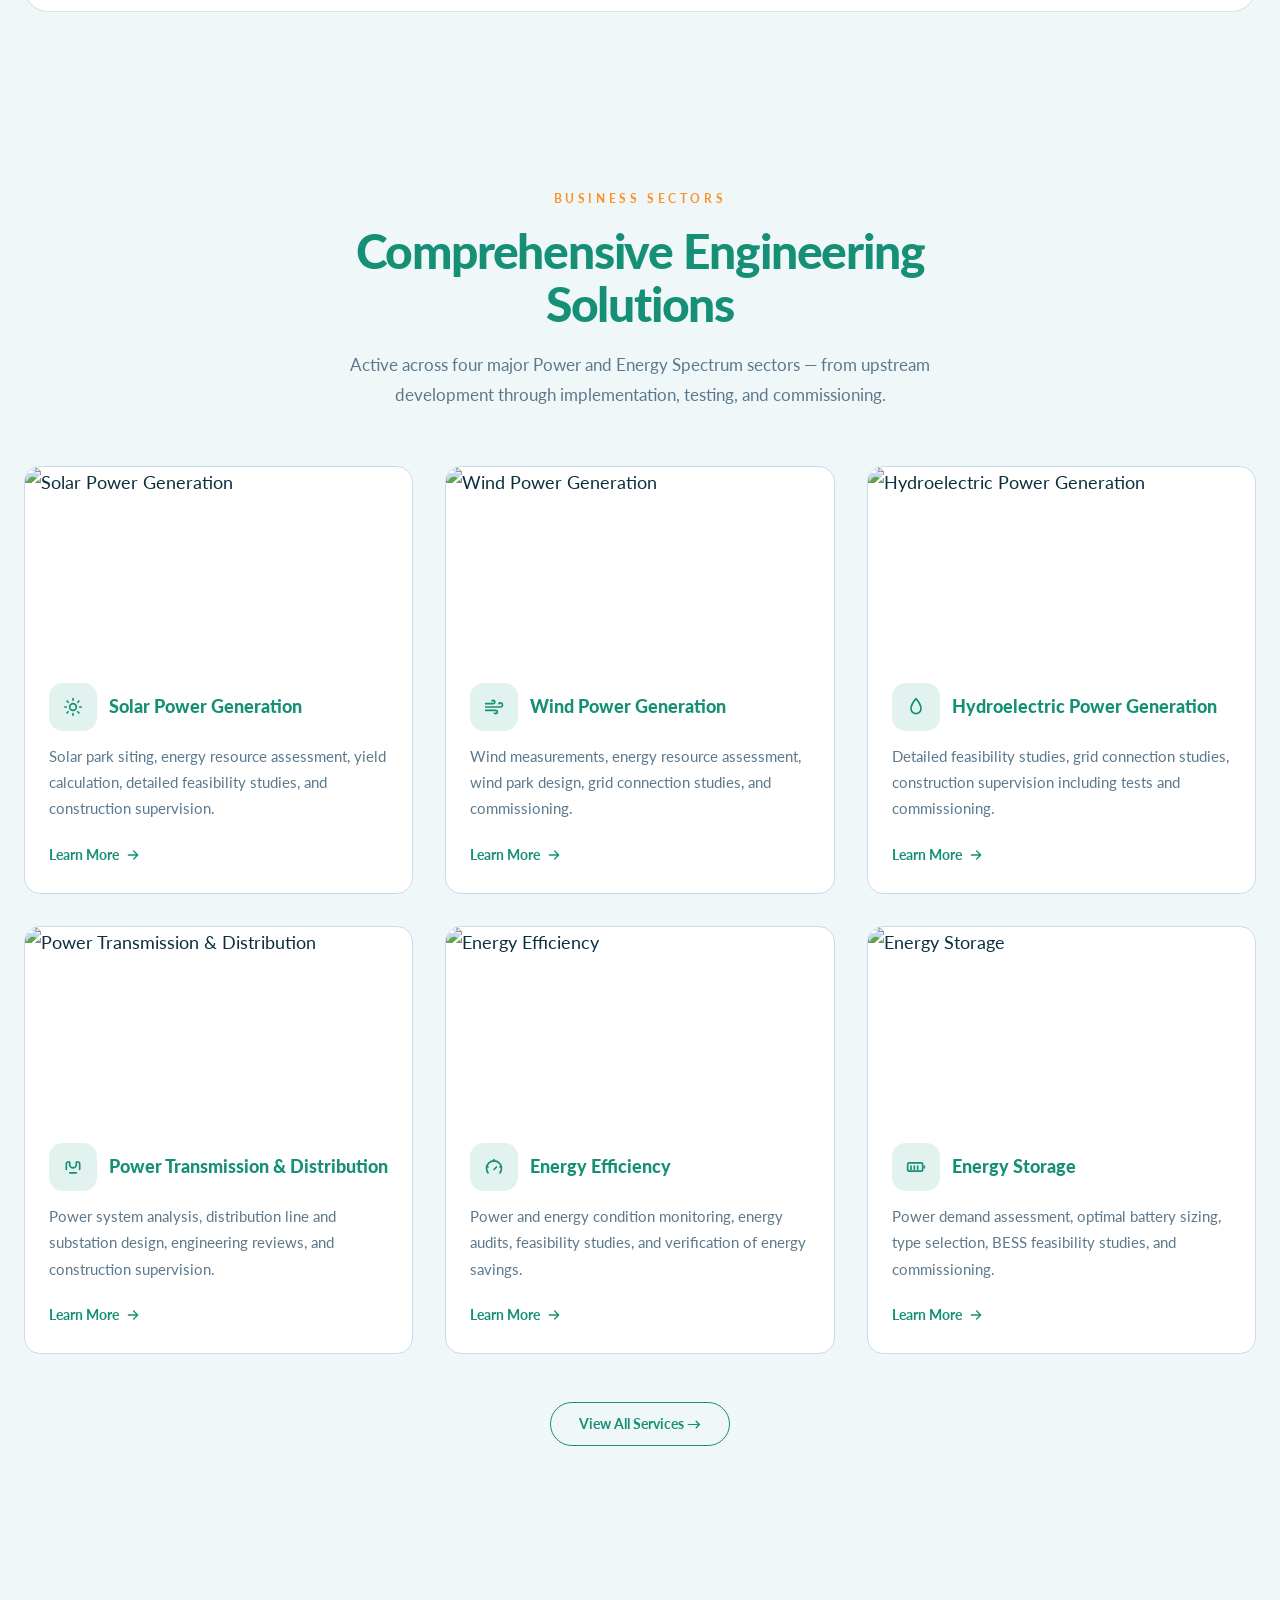
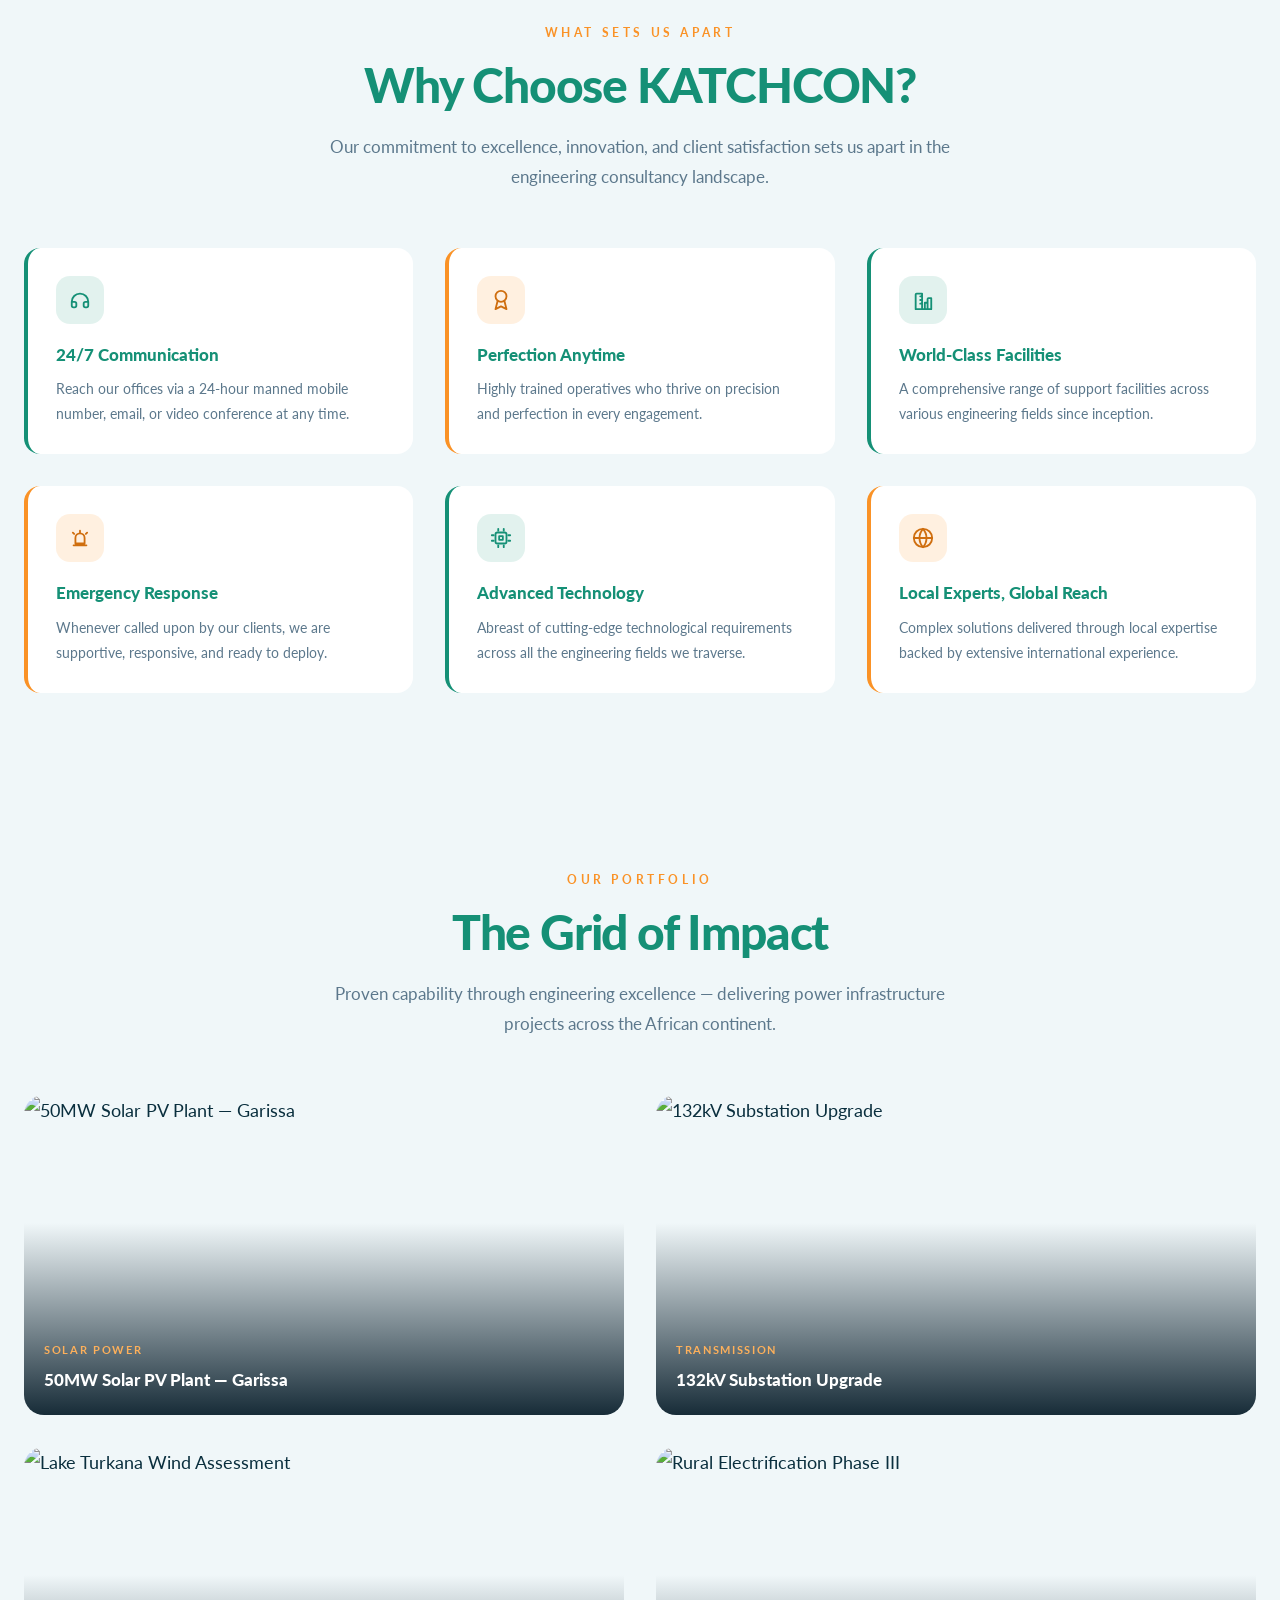
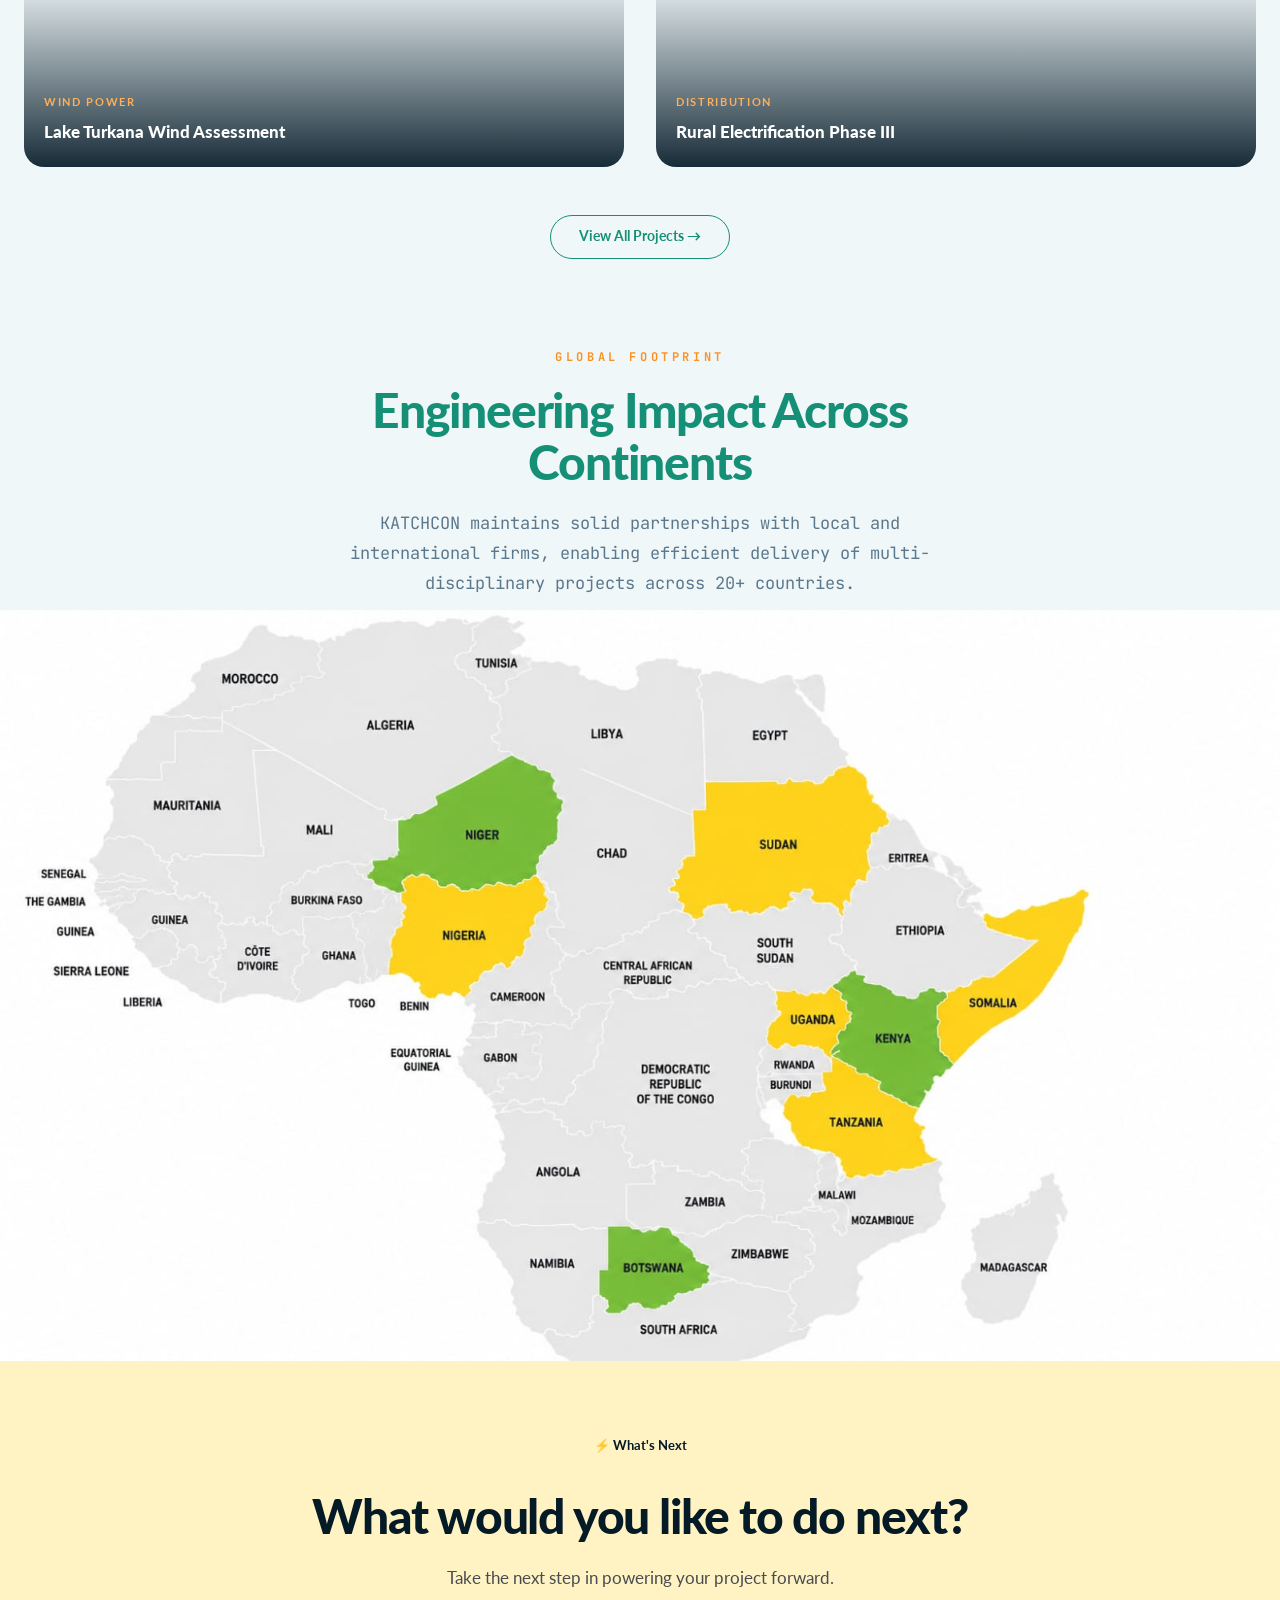
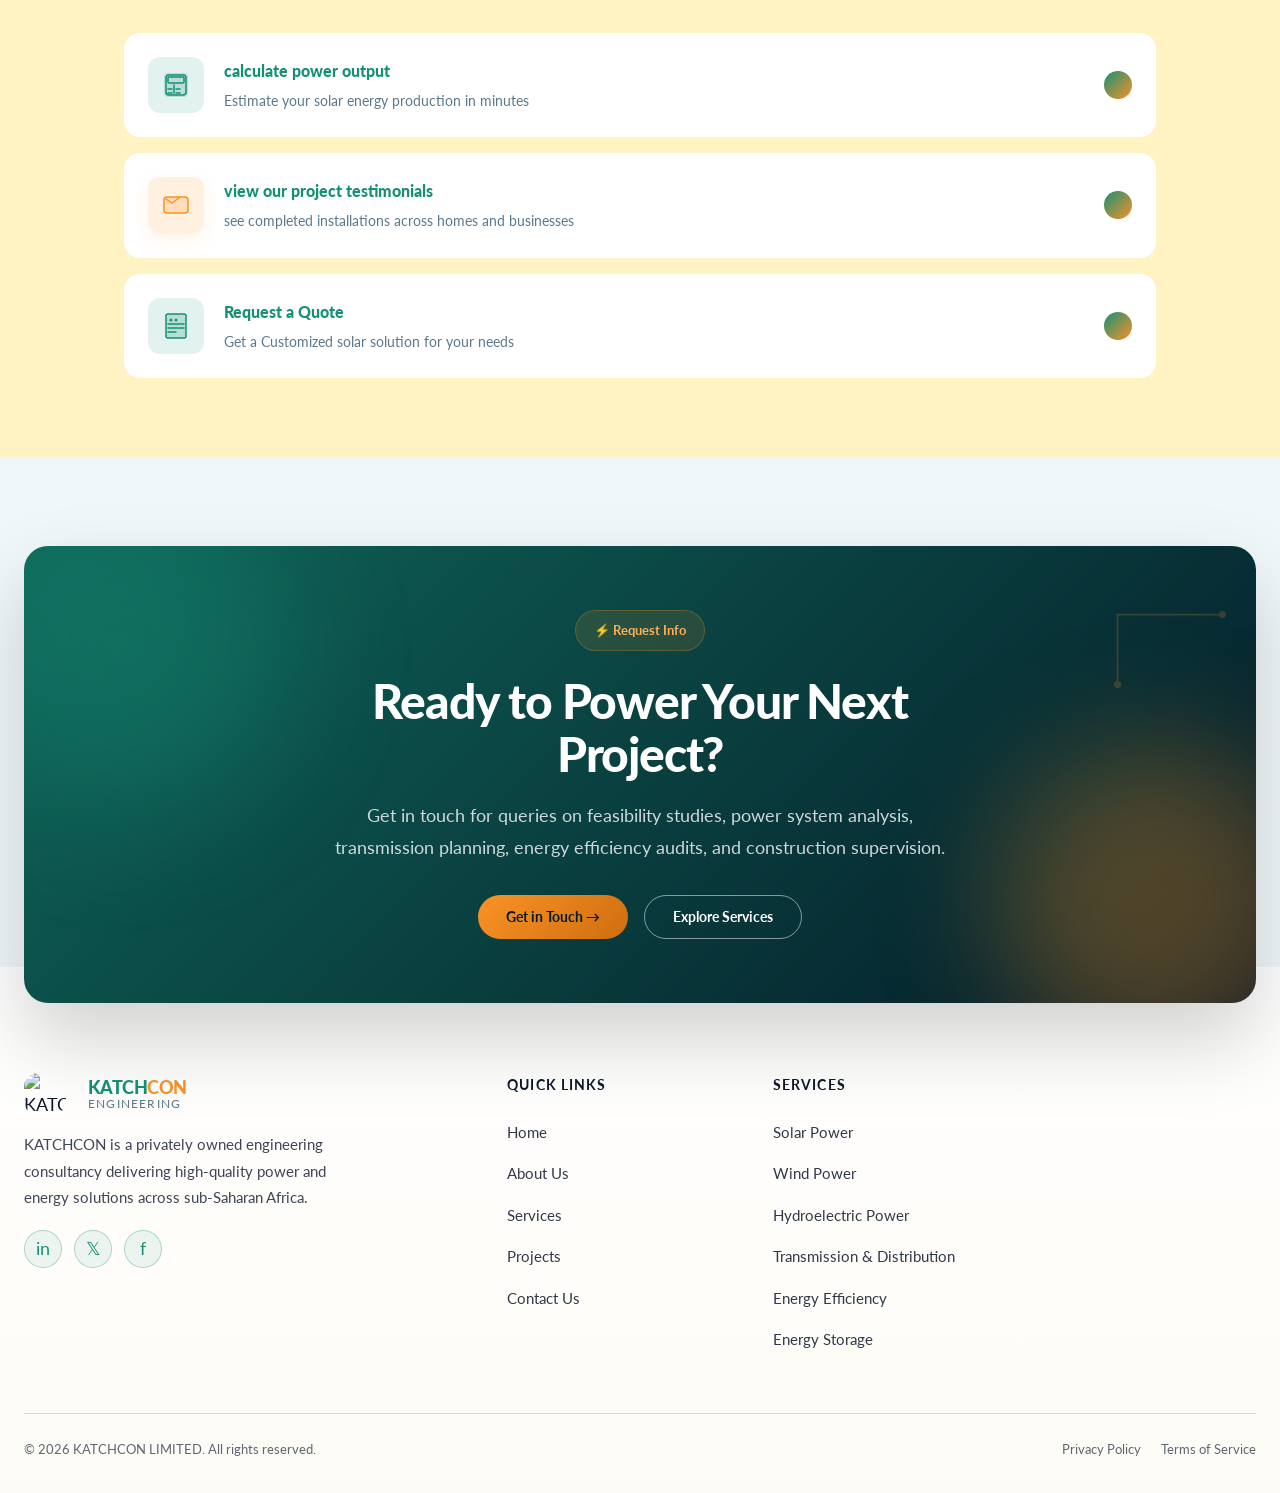
==== commit d6fd6dd6: "Update site content and add new pages" ====
--- a/index.html
+++ b/index.html
@@ -321,10 +321,6 @@
   }
 
   @media (max-width: 768px) {
-    .katchcon-map-demo .map-container {
-      /* allow container to size to the image on small screens */
-    }
-
     .katchcon-map-demo .info-panel {
       top: 12px;
       left: 12px;
@@ -388,13 +384,13 @@
         <div class="hero-content reveal is-visible">
           <span class="pill-badge">🍃 10+ Years of Excellence</span>
           <h1 class="h1-hero">
-            <span class="brand-word"><span class="text-teal">KATCH</span><span class="text-amber">CON</span></span>
-            <span><span class="engineering">Engineering</span> <span class="text-amber">a&nbsp;</span><span class="text-gradient-teal">Sustainable Future</span></span>
+            <span class="hero-brand"><span class="text-teal">KATCH</span><span class="text-amber">CON</span></span>
+            <span class="hero-headline"><span class="text-amber">Engineering a</span> <span class="text-teal">sustainable future</span> for Africa's energy infrastructure</span>
           </h1>
           <p class="lead">Engineering consultancy delivering high-quality power and energy solutions across sub-Saharan Africa — from renewable generation to smart grid distribution.</p>
           <div class="hero-buttons">
             <a href="services.html" class="btn btn-primary">Our Services &rarr;</a>
-          <a href="contact.html" class="btn btn-outline-amber">Contact Us &rarr;</a>
+            <a href="contact.html" class="btn btn-outline-amber">Contact Us &rarr;</a>
           </div>
         </div>
         <div class="hero-bubble tr bubble-wrap reveal">
@@ -532,17 +528,17 @@
       <p class="section-desc" style="margin:0 auto 40px;">Take the next step in powering your project forward.</p>
       <div style="text-align:left;">
         <a href="calculator.html" class="next-row">
-          <div class="icon-box"><img src="https://media.base44.com/images/public/6a4498cb9123b20110361f7c/d83329bb3_generated_63a793bb.png" alt="calculator logo"></div>
+          <div class="icon-box"><svg width="32" height="32" viewBox="0 0 32 32" fill="none" xmlns="http://www.w3.org/2000/svg"><rect x="4" y="4" width="24" height="24" rx="4" fill="var(--teal)" opacity="0.2"/><rect x="6" y="6" width="20" height="20" rx="3" fill="none" stroke="var(--teal)" stroke-width="1.5"/><rect x="8" y="8" width="16" height="6" rx="1" fill="none" stroke="var(--teal)" stroke-width="1.5"/><line x1="14" y1="16" x2="14" y2="24" stroke="var(--teal)" stroke-width="1.5" stroke-linecap="round"/><line x1="8" y1="20" x2="12" y2="20" stroke="var(--teal)" stroke-width="1.5" stroke-linecap="round"/><line x1="16" y1="20" x2="20" y2="20" stroke="var(--teal)" stroke-width="1.5" stroke-linecap="round"/><line x1="8" y1="24" x2="12" y2="24" stroke="var(--teal)" stroke-width="1.5" stroke-linecap="round"/><line x1="16" y1="24" x2="20" y2="24" stroke="var(--teal)" stroke-width="1.5" stroke-linecap="round"/></svg></div>
           <div><h4>calculate power output</h4><p>Estimate your solar energy production in minutes</p></div>
           <span class="arrow"></span>
         </a>
         <a href="projects.html" class="next-row">
-          <div class="icon-box amber"><img src="https://media.base44.com/images/public/6a4498cb9123b20110361f7c/367742b2c_generated_582930e1.png" alt="projects logo"></div>
+          <div class="icon-box amber"><svg width="32" height="32" viewBox="0 0 32 32" fill="none" xmlns="http://www.w3.org/2000/svg"><rect x="4" y="8" width="24" height="16" rx="3" fill="var(--amber)" opacity="0.2"/><path d="M6 10L12 14L20 8" stroke="var(--amber)" stroke-width="1.5" stroke-linecap="round" stroke-linejoin="round" fill="none"/><rect x="4" y="8" width="24" height="16" rx="3" fill="none" stroke="var(--amber)" stroke-width="1.5"/></svg></div>
           <div><h4>view our project testimonials</h4><p>see completed installations across homes and businesses</p></div>
           <span class="arrow"></span>
         </a>
         <a href="contact.html" class="next-row">
-          <div class="icon-box"><img src="https://media.base44.com/images/public/6a4498cb9123b20110361f7c/d2e6eae6e_generated_d76d0dca.png" alt="contact logo"></div>
+          <div class="icon-box"><svg width="32" height="32" viewBox="0 0 32 32" fill="none" xmlns="http://www.w3.org/2000/svg"><rect x="6" y="4" width="20" height="24" rx="2" fill="var(--teal)" opacity="0.2"/><rect x="6" y="4" width="20" height="24" rx="2" fill="none" stroke="var(--teal)" stroke-width="1.5"/><circle cx="11" cy="10" r="1.5" fill="var(--teal)"/><circle cx="16" cy="10" r="1.5" fill="var(--teal)"/><line x1="8" y1="14" x2="24" y2="14" stroke="var(--teal)" stroke-width="1.5" stroke-linecap="round"/><line x1="8" y1="18" x2="24" y2="18" stroke="var(--teal)" stroke-width="1.5" stroke-linecap="round"/><line x1="8" y1="22" x2="16" y2="22" stroke="var(--teal)" stroke-width="1.5" stroke-linecap="round"/></svg></div>
           <div><h4>Request a Quote</h4><p>Get a Customized solar solution for your needs</p></div>
           <span class="arrow"></span>
         </a>
@@ -595,7 +591,7 @@
         <div class="service-card-body">
           <div class="title-row"><div class="icon-box">${icon(s.icon, 20)}</div><h3>${s.title}</h3></div>
           <p>${s.preview}</p>
-          <a href="service-detail.html?slug=${s.slug}" class="learn-more">Learn More ${icon('arrowRight',16)}</a>
+          <a href="${s.slug}.html" class="learn-more">Learn More ${icon('arrowRight',16)}</a>
         </div>
       </div>`).join("");
 
--- a/css/style.css
+++ b/css/style.css
@@ -54,6 +54,11 @@
 .container-sm { max-width: 896px; margin: 0 auto; padding: 0 24px; }
 main { position: relative; z-index: 1; }
 section { padding: 64px 0; position: relative; }
+@media (max-width: 640px) { 
+  .container { padding: 0 16px; }
+  .container-sm { padding: 0 16px; }
+  section { padding: 48px 0; }
+}
 @media (min-width: 1024px) { section { padding: 88px 0; } }
 .section-tight { padding: 64px 0; }
 .text-center { text-align: center; }
@@ -68,6 +73,9 @@
 }
 .flex { display: flex; }
 .flex-center { display: flex; align-items: center; }
+.align-center { align-items: center; }
+.page-hero { padding-top: 140px; }
+@media (max-width: 640px) { .page-hero { padding-top: 100px; } }
 .gap-3 { gap: 12px; } .gap-4 { gap: 16px; } .gap-6 { gap: 24px; }
 
 /* ---------- Utility color classes ---------- */
@@ -92,6 +100,12 @@
 .h2-section{font-size:30px;font-weight:900;line-height:1.1;letter-spacing:-0.025em;margin-bottom:20px;}
 .section-desc{color:var(--muted-foreground);font-size:17px;max-width:640px;}
 .section-head{max-width:720px;margin:0 auto 56px;}
+@media (max-width: 640px) {
+  .h1-hero{font-size:28px;}
+  .h2-section{font-size:24px;}
+  .section-desc{font-size:15px;}
+  body{font-size:16px;}
+}
 @media(min-width:1024px){.h1-hero{font-size:72px;} .h2-section{font-size:48px;}}
 p { color: var(--foreground); }
 
@@ -216,16 +230,17 @@
   border-bottom-color:rgba(15,110,140,0.16);
   box-shadow:0 10px 30px rgba(0,0,0,.08);
 }
-..home-page nav.navbar{
-  --navbar-bg-color: rgba(255,255,255,0.82);
-  --navbar-bg-image: none;
-}
+body:not(.home-page) nav.navbar{ background:var(--navbar-bg-color, rgba(255,255,255,0.96)); }
 .home-page nav.navbar.scrolled{
   --navbar-bg-color: rgba(255,255,255,0.88);
   --navbar-bg-image: none;
 }
 .navbar .container{ display:flex; align-items:center; justify-content:space-between; width:100%; max-width:1280px; padding:0 32px; }
 .nav-bar-inner{ display:flex; align-items:center; width:100%; gap:24px; }
+@media (max-width:767px) {
+  .navbar .container{ padding:0 16px; }
+  .nav-bar-inner{ gap:12px; }
+}
 .logo{ display:flex; align-items:center; gap:12px; }
 .logo-mark{
   width:42px; height:42px; display:flex; align-items:center; justify-content:center;
@@ -240,8 +255,8 @@
 .logo-text .name{ font-weight:900; font-size:18px; letter-spacing:-.03em; }
 .logo-text .caption{ margin-top:2px; font-size:12px; color:var(--muted-foreground); }
 .nav-center{ flex:1; display:flex; justify-content:center; }
-.nav-links{ display:flex; align-items:center; gap:34px; position:relative; }
-.nav-links a, .dropdown-toggle{ position:relative; font-weight:700; font-size:15px; color:var(--foreground); transition:color .2s ease; background:none; border:none; cursor:pointer; }
+.nav-links{ display:flex; align-items:center; gap:28px; position:relative; }
+.nav-links a, .dropdown-toggle{ display:inline-flex; align-items:center; justify-content:center; position:relative; min-height:56px; padding:0 8px; font-weight:700; font-size:15px; line-height:1.1; color:var(--foreground); transition:color .2s ease; background:none; border:none; cursor:pointer; }
 .nav-links a:hover, .dropdown-toggle:hover{ color:var(--teal); }
 .nav-links a.active, .service-dropdown.active > .dropdown-toggle{ color:var(--teal); }
 .nav-links a.active::after{
@@ -250,7 +265,7 @@
 }
 .service-dropdown{ position:relative; z-index:999; }
 .service-dropdown .dropdown-menu{
-  position:absolute; top:calc(100% + 12px); left:0;
+  position:absolute; top:calc(100% + 14px); left:0;
   min-width:240px; background:var(--surface); border:1px solid var(--border);
   border-radius:16px; box-shadow:0 24px 60px rgba(0,0,0,.12);
   opacity:0; visibility:hidden; transform:translateY(10px); transition:opacity .25s ease, transform .25s ease, visibility .25s ease;
@@ -263,8 +278,14 @@
 .service-dropdown .dropdown-menu a:hover{ background:color-mix(in srgb, var(--teal) 10%, transparent); color:var(--teal); }
 .btn-contact{ white-space:nowrap; padding:0 24px; min-height:48px; }
 .hamburger{ display:flex; width:40px; height:40px; align-items:center; justify-content:center; background:none; border:none; cursor:pointer; }
-@media (min-width:768px){ .hamburger{ display:none; } }
-@media (max-width:767px){ .dropdown-toggle{ width:100%; text-align:left; }}
+@media (min-width:768px){ .hamburger{ display:none; } .nav-center{ display:flex !important; } .btn-contact{ display:inline-flex !important; } }
+@media (max-width:767px){ 
+  .nav-center{ display:none; }
+  .btn-contact{ display:none; }
+  .navbar .container{ padding:0 16px; }
+  .dropdown-toggle{ width:100%; text-align:left; }
+  .mobile-menu .container{ max-height:calc(100vh - 88px); overflow-y:auto; }
+}
 
 .theme-switch{
   display:flex; align-items:center; gap:4px; padding:4px; border-radius:9999px;
@@ -278,8 +299,6 @@
 }
 .theme-switch button.active{ background:var(--teal); color:#fff; }
 
-.hamburger{ display:flex; width:40px; height:40px; align-items:center; justify-content:center; background:none; border:none; cursor:pointer; }
-@media (min-width:768px){ .hamburger{ display:none; } }
 .hamburger span, .hamburger span::before, .hamburger span::after{
   content:""; display:block; width:22px; height:2px; background:var(--foreground); position:relative; transition:.25s ease;
 }
@@ -290,13 +309,15 @@
 .hamburger.open span::after{ top:0; transform:rotate(-45deg); }
 
 .mobile-menu{
-  position:fixed; top:80px; left:0; right:0; z-index:49; max-height:0; overflow:hidden;
+  position:fixed; top:88px; left:0; right:0; z-index:49; max-height:0; overflow:hidden;
   background:color-mix(in srgb, var(--background) 98%, transparent); backdrop-filter:blur(16px);
   border-bottom:1px solid color-mix(in srgb, var(--teal) 20%, transparent);
   transition:max-height .35s ease;
 }
 .mobile-menu.open{ max-height:480px; }
-.mobile-menu .container{ padding:20px 24px 28px; display:flex; flex-direction:column; gap:18px; }  .mobile-submenu-title{ font-weight:900; letter-spacing:.08em; text-transform:uppercase; color:var(--muted-foreground); margin-top:10px; }.mobile-menu a{ font-weight:700; font-size:16px; }
+.mobile-menu .container{ padding:20px 24px 28px; display:flex; flex-direction:column; gap:18px; }
+.mobile-submenu-title{ font-weight:900; letter-spacing:.08em; text-transform:uppercase; color:var(--muted-foreground); margin-top:10px; }
+.mobile-menu a{ font-weight:700; font-size:16px; }
 .mobile-menu a.active{ color:var(--teal); }
 @media (min-width:768px){ .mobile-menu{ display:none; } }
 
@@ -325,10 +346,6 @@
   background:color-mix(in srgb, var(--teal) 8%, transparent); transition:background .2s ease, color .2s ease;
 }
 .social-icons a:hover{ background:var(--teal); color:#fff; }
-.footer-bottom{
-  border-top:1px solid var(--border); margin-top:48px; padding-top:24px;
-  display:flex; flex-direction:column; gap:12px; font-size:13px; color:rgba(55,65,81,.8);
-}
 @media (min-width:640px){ .footer-bottom{ flex-direction:row; justify-content:space-between; } }
 .footer-bottom .legal-links{ display:flex; gap:20px; }
 .footer-bottom a:hover{ color:var(--teal); }
@@ -371,14 +388,14 @@
 
 /* ---------- Hero (crossfade slideshow) ---------- */
 .hero{
-  position:relative; min-height:100vh; padding-top:80px; display:flex; align-items:center; overflow:hidden;
+  position:relative; min-height:100vh; padding-top:124px; display:flex; align-items:center; overflow:hidden;
   justify-content:flex-start;
 }
 .hero .container{
-  width:100%; max-width:none; margin:0; padding-left:24px; padding-right:24px;
+  width:100%; max-width:1280px; margin:0 auto; padding-left:32px; padding-right:32px;
 }
 @media (min-width: 1024px){
-  .hero .container{ padding-left:48px; padding-right:48px; }
+  .hero .container{ padding-left:32px; padding-right:32px; }
 }
 .hero-inner{
   display:grid;
@@ -397,20 +414,12 @@
     linear-gradient(to bottom, rgba(4, 26, 39, 0.28) 0%, rgba(4, 26, 39, 0.12) 45%, rgba(4, 26, 39, 0.72) 100%);
 }
 .hero-overlay-2{ position:absolute; inset:0; z-index:1; background:linear-gradient(135deg, rgba(21,144,118,0.18), rgba(250,146,38,0.12), rgba(4,26,39,0.24)); }
-.hero-content{ position:relative; z-index:2; max-width:760px; text-align:left; margin-left:0; }
-
-/* Make the word 'Engineering' clearly visible and green in the hero */
-.hero-content .engineering{
-  color: #23b66b; /* vivid green */
-  position:relative;
-  z-index:3; /* ensure it sits above overlays */
-  font-weight:900;
-}
+.hero-content{ position:relative; z-index:2; max-width:720px; text-align:left; margin-left:0; padding-top:10px; }
 .hero-content .pill-badge{ background:rgba(255,255,255,0.16); color:#fff; border-color:rgba(255,255,255,0.26); backdrop-filter:blur(10px); box-shadow:0 8px 24px rgba(0,0,0,0.18); }
-.hero-content .h1-hero{ margin:8px 0 20px; text-shadow:0 6px 24px rgba(0,0,0,0.45); }
-.hero-content .h1-hero span{ display:block; }
-.hero-content .h1-hero .brand-word{ display:inline-flex; gap:0.25rem; }
-.hero-content .h1-hero .brand-word span{ display:inline; }
+.hero-content .h1-hero{ margin:16px 0 28px; text-shadow:0 6px 24px rgba(0,0,0,0.35); font-size:clamp(3rem, 5vw, 4.8rem); line-height:1.02; letter-spacing:-0.04em; }
+.hero-content .h1-hero .hero-brand{ display:block; font-size:1.05rem; font-weight:700; letter-spacing:.22em; text-transform:uppercase; color:rgba(255,255,255,.78); margin-bottom:12px; }
+.hero-content .h1-hero .hero-headline{ display:block; }
+.hero-content .h1-hero .text-teal{ color:var(--teal); }
 .hero-content p.lead{ font-size:18px; color:rgba(255,255,255,0.92); text-shadow:0 2px 12px rgba(0,0,0,0.45); max-width:560px; margin-bottom:32px; }
 .hero-buttons{ display:flex; flex-wrap:wrap; gap:16px; margin-bottom:24px; }
 .hero-bubble{
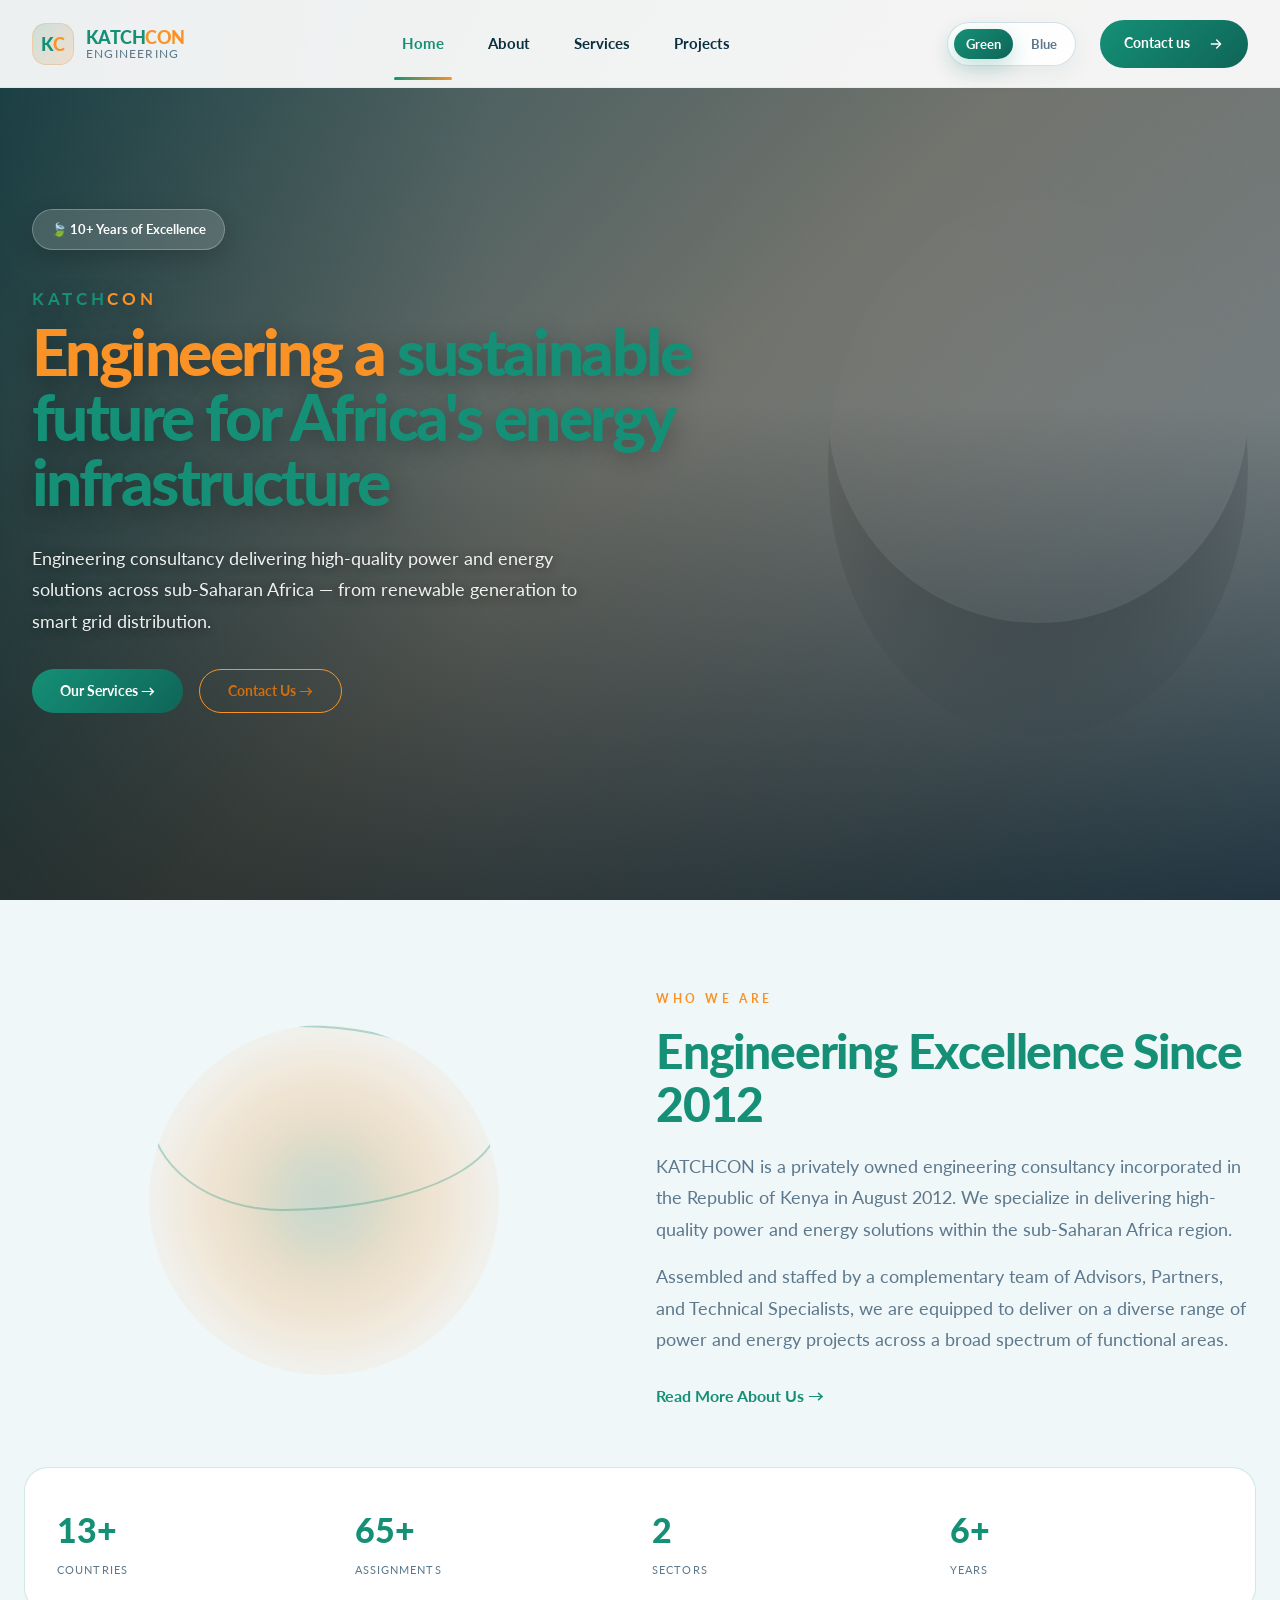
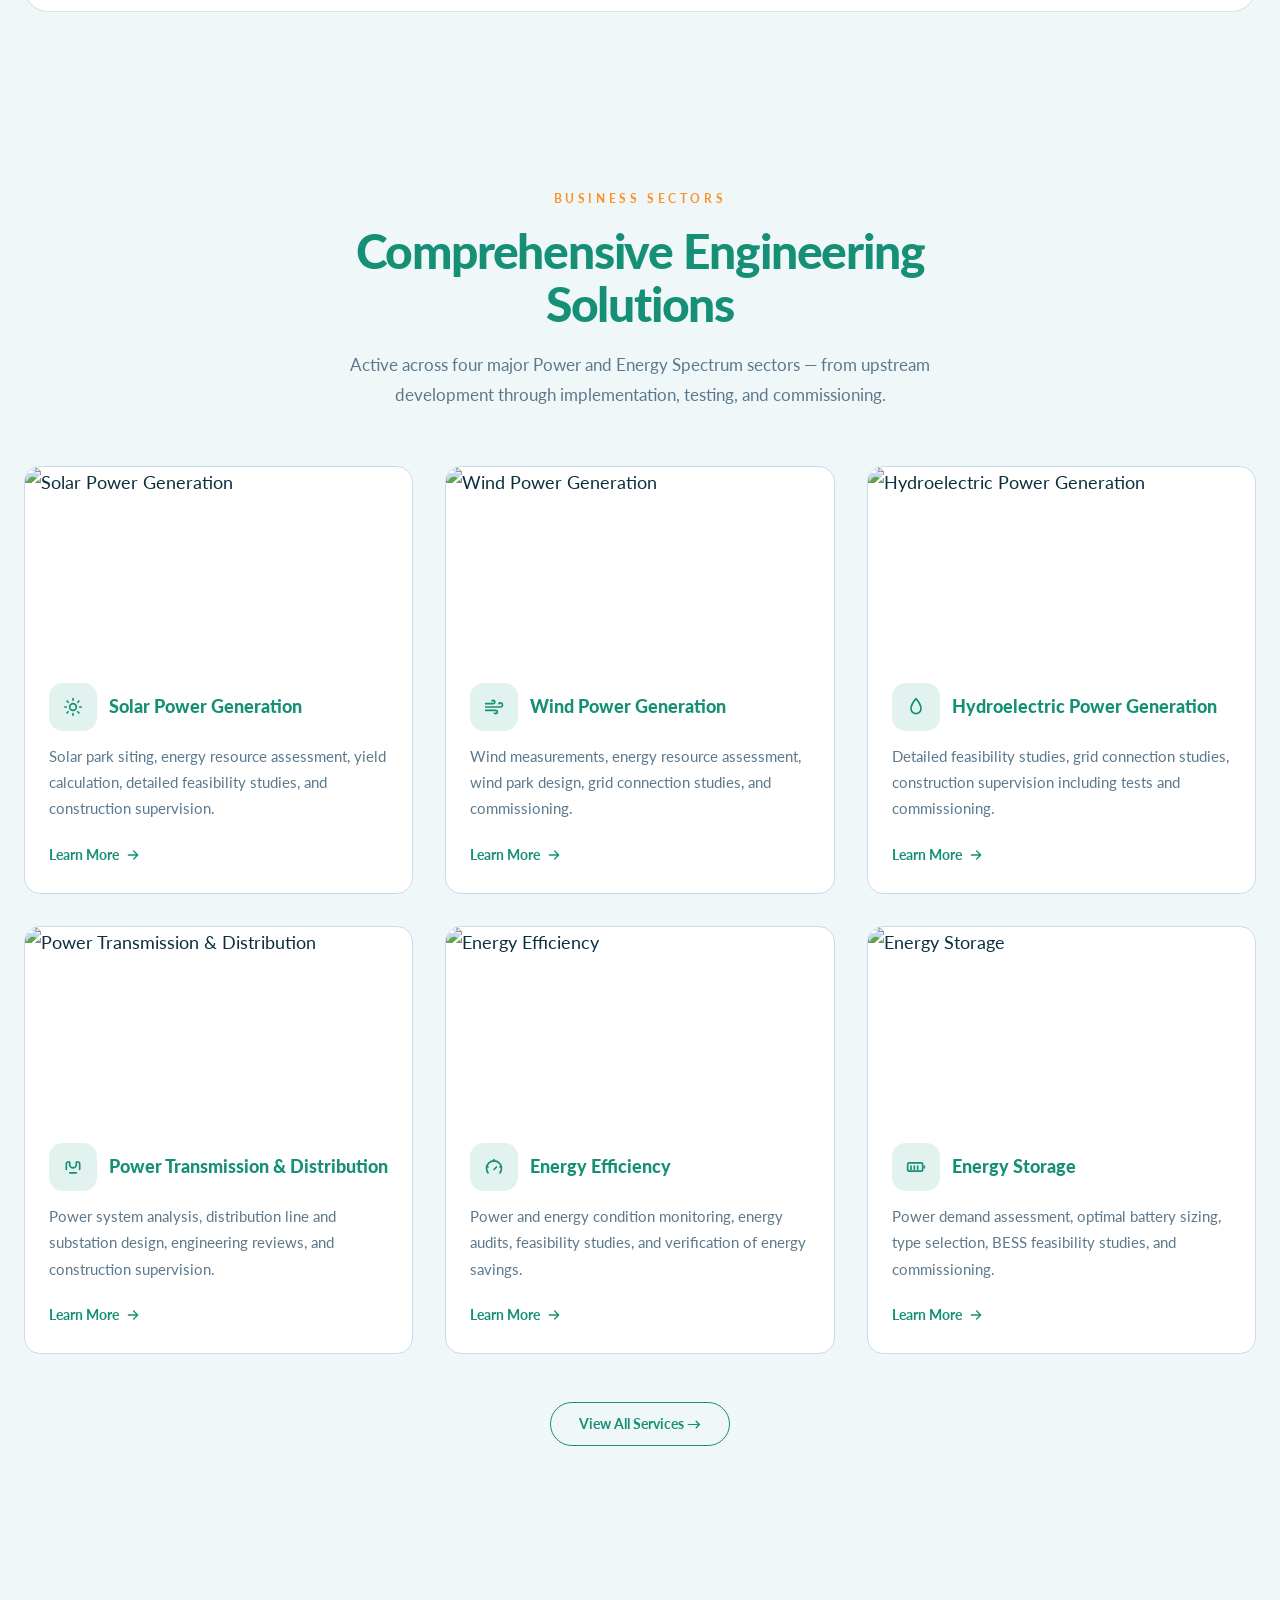
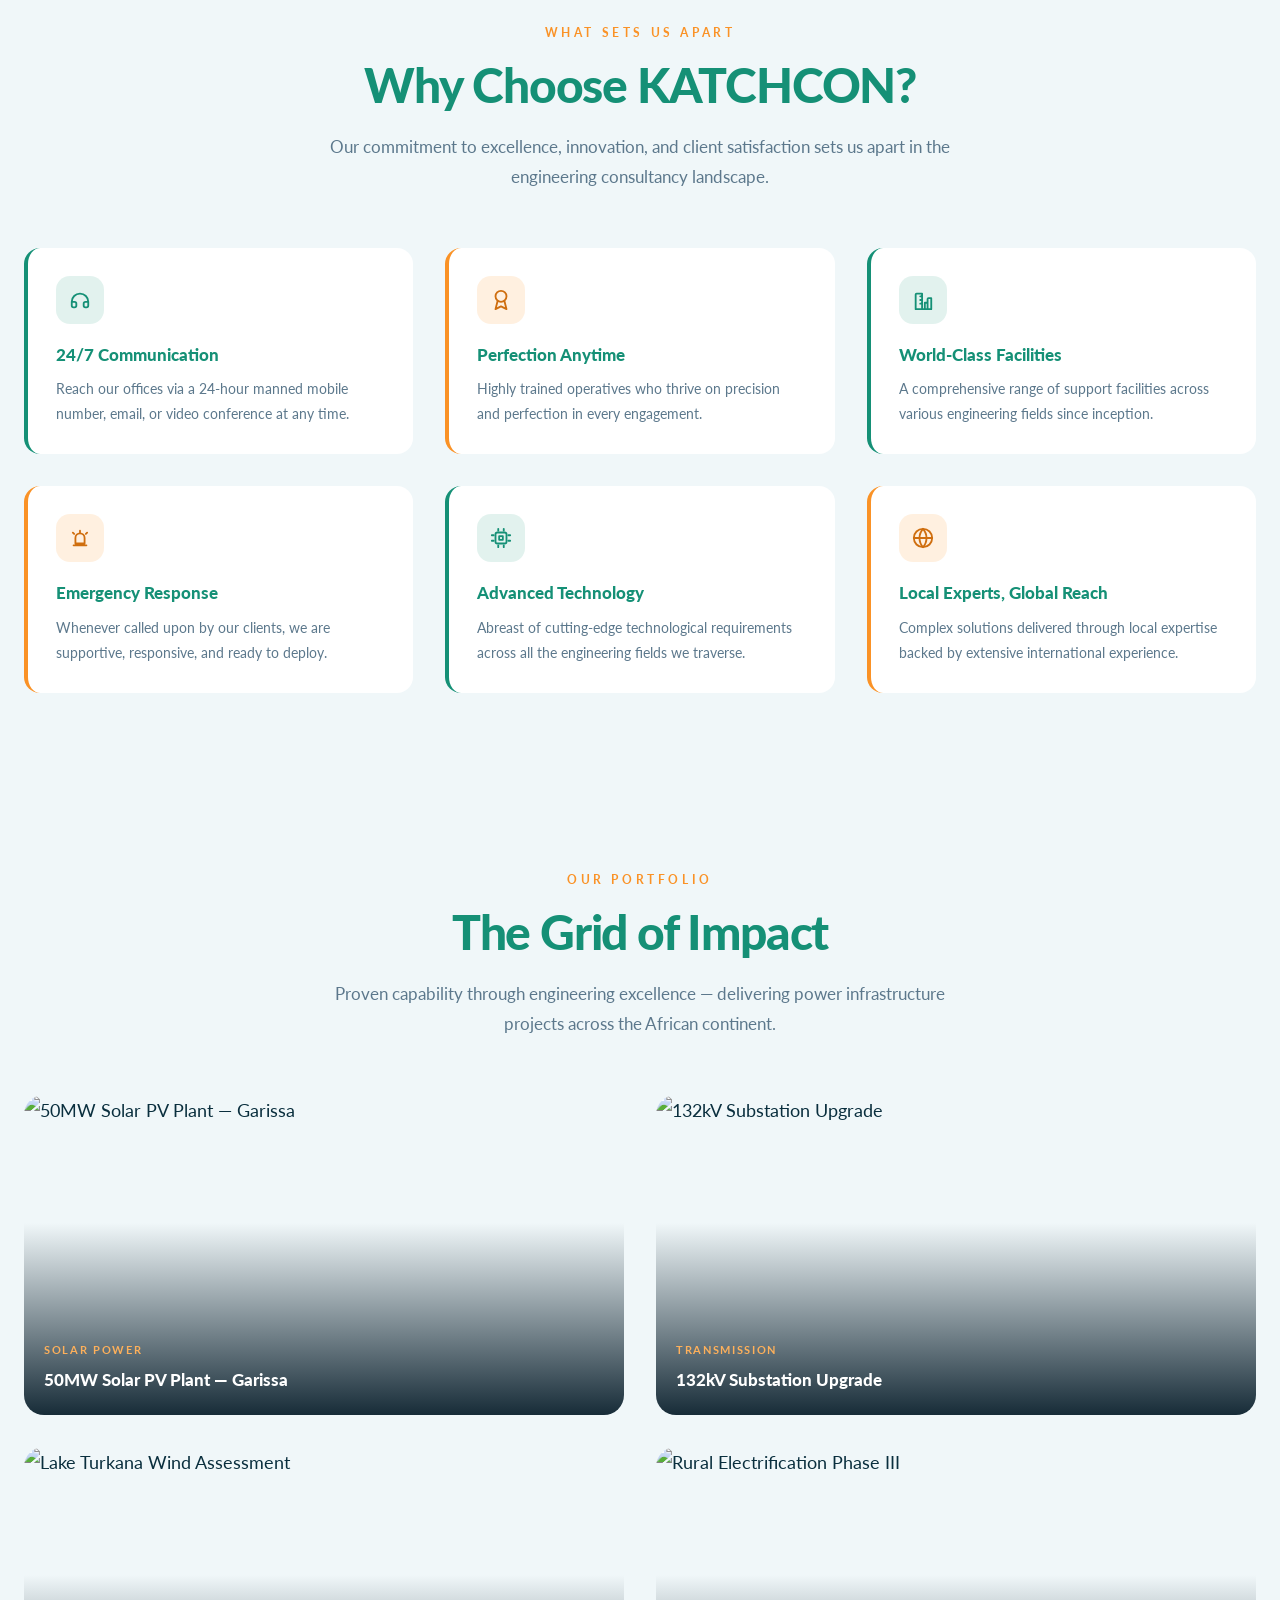
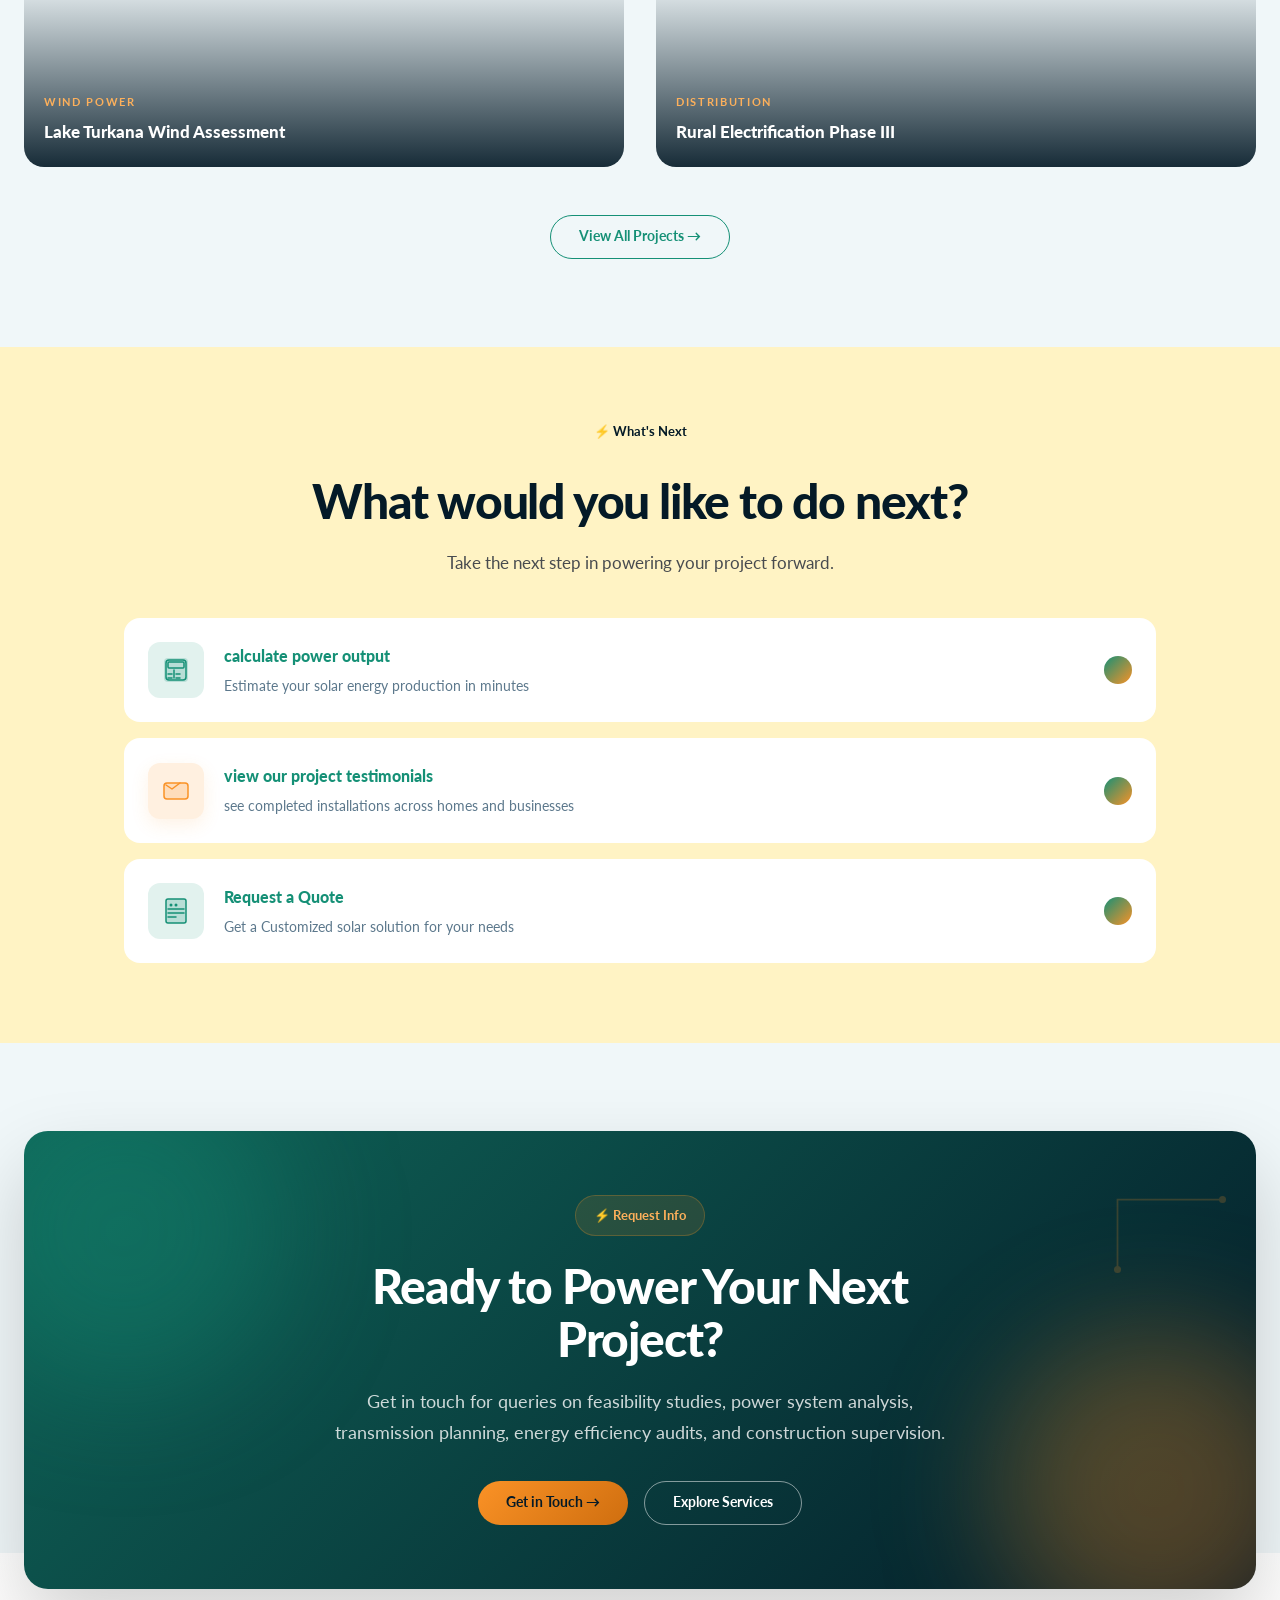
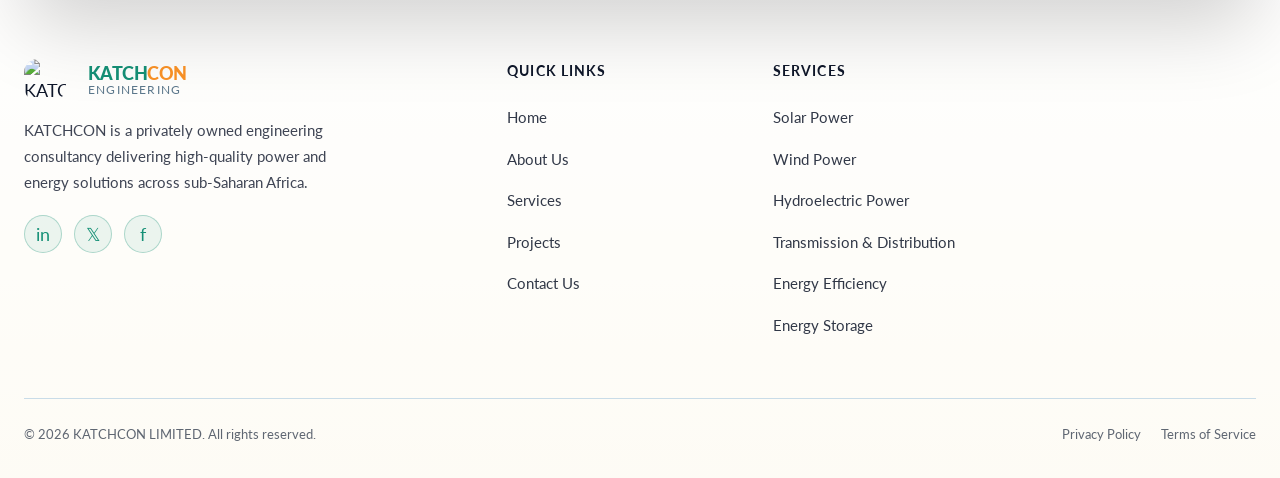
==== commit eeaf9499: "Rename theme switcher button from 'Current' to 'Green'" ====
--- a/index.html
+++ b/index.html
@@ -503,20 +503,6 @@
       <div class="text-center" style="margin-top:48px;">
         <a href="projects.html" class="btn btn-outline-teal">View All Projects &rarr;</a>
       </div>
-    </div>
-  </section>
-
-  <!-- GLOBAL PRESENCE (intro + static JPEG combined) -->
-  <section class="katchcon-map-demo">
-    <div class="container">
-      <div class="section-eyebrow-block reveal" style="margin-bottom:12px;">
-        <span class="mono-label">Global Footprint</span>
-        <h2 class="h2-section">Engineering Impact Across Continents</h2>
-        <p class="section-desc" style="margin:0 auto;">KATCHCON maintains solid partnerships with local and international firms, enabling efficient delivery of multi-disciplinary projects across 20+ countries.</p>
-      </div>
-    </div>
-    <div class="map-container">
-      <img src="map.jpeg" class="map-img" alt="World map" aria-hidden="true">
     </div>
   </section>
   <!-- What's Next (added) -->
--- a/css/style.css
+++ b/css/style.css
@@ -23,6 +23,12 @@
   --teal:#159076; --teal-light:#2BA792; --teal-dark:#0F6558;
   --amber:#FA9226; --amber-light:#FDB05B; --amber-dark:#CF6E0F;
   --muted:#E8EFF5; --muted-foreground:#5C788C; --border:#C9DCE8; --destructive:#E5484D;
+}
+[data-theme="blue"] {
+  --background:#F0F7F7; --foreground:#0B2E3A; --surface:#FFFFFF; --obsidian:#06212B;
+  --teal:#0F6E8C; --teal-light:#2E93B0; --teal-dark:#083446;
+  --amber:#2FBFA3; --amber-light:#5CD9BE; --amber-dark:#1F8F79;
+  --muted:#DCEEF0; --muted-foreground:#547E87; --border:#BFE0E6; --destructive:#E5484D;
 }
 
 /* ---------- Reset ---------- */
@@ -240,8 +246,28 @@
 @media (max-width:767px) {
   .navbar .container{ padding:0 16px; }
   .nav-bar-inner{ gap:12px; }
+  .theme-switcher{ display:none; }
+}
+@media (max-width:1024px) {
+  .theme-switcher{ margin-left:8px; }
 }
 .logo{ display:flex; align-items:center; gap:12px; }
+.theme-switcher{
+  display:inline-flex; align-items:center; gap:6px; padding:6px; border-radius:999px;
+  background:color-mix(in srgb, var(--surface) 92%, transparent);
+  border:1px solid color-mix(in srgb, var(--border) 85%, transparent);
+  box-shadow:0 8px 24px rgba(10,47,62,0.06);
+}
+.theme-switcher-btn{
+  border:none; background:transparent; color:var(--muted-foreground); font-weight:700; font-size:13px;
+  padding:7px 12px; border-radius:999px; cursor:pointer; transition:background .2s ease, color .2s ease, transform .2s ease;
+}
+.theme-switcher-btn:hover{ color:var(--foreground); transform:translateY(-1px); }
+.theme-switcher-btn.is-active{
+  background:linear-gradient(135deg, var(--teal), var(--teal-dark)); color:#fff;
+  box-shadow:0 8px 20px color-mix(in srgb, var(--teal) 25%, transparent);
+}
+.mobile-theme-switcher{ margin:12px 0 16px; }
 .logo-mark{
   width:42px; height:42px; display:flex; align-items:center; justify-content:center;
   border-radius:14px; background:linear-gradient(135deg, color-mix(in srgb, var(--teal) 18%, transparent), color-mix(in srgb, var(--amber) 18%, transparent));
